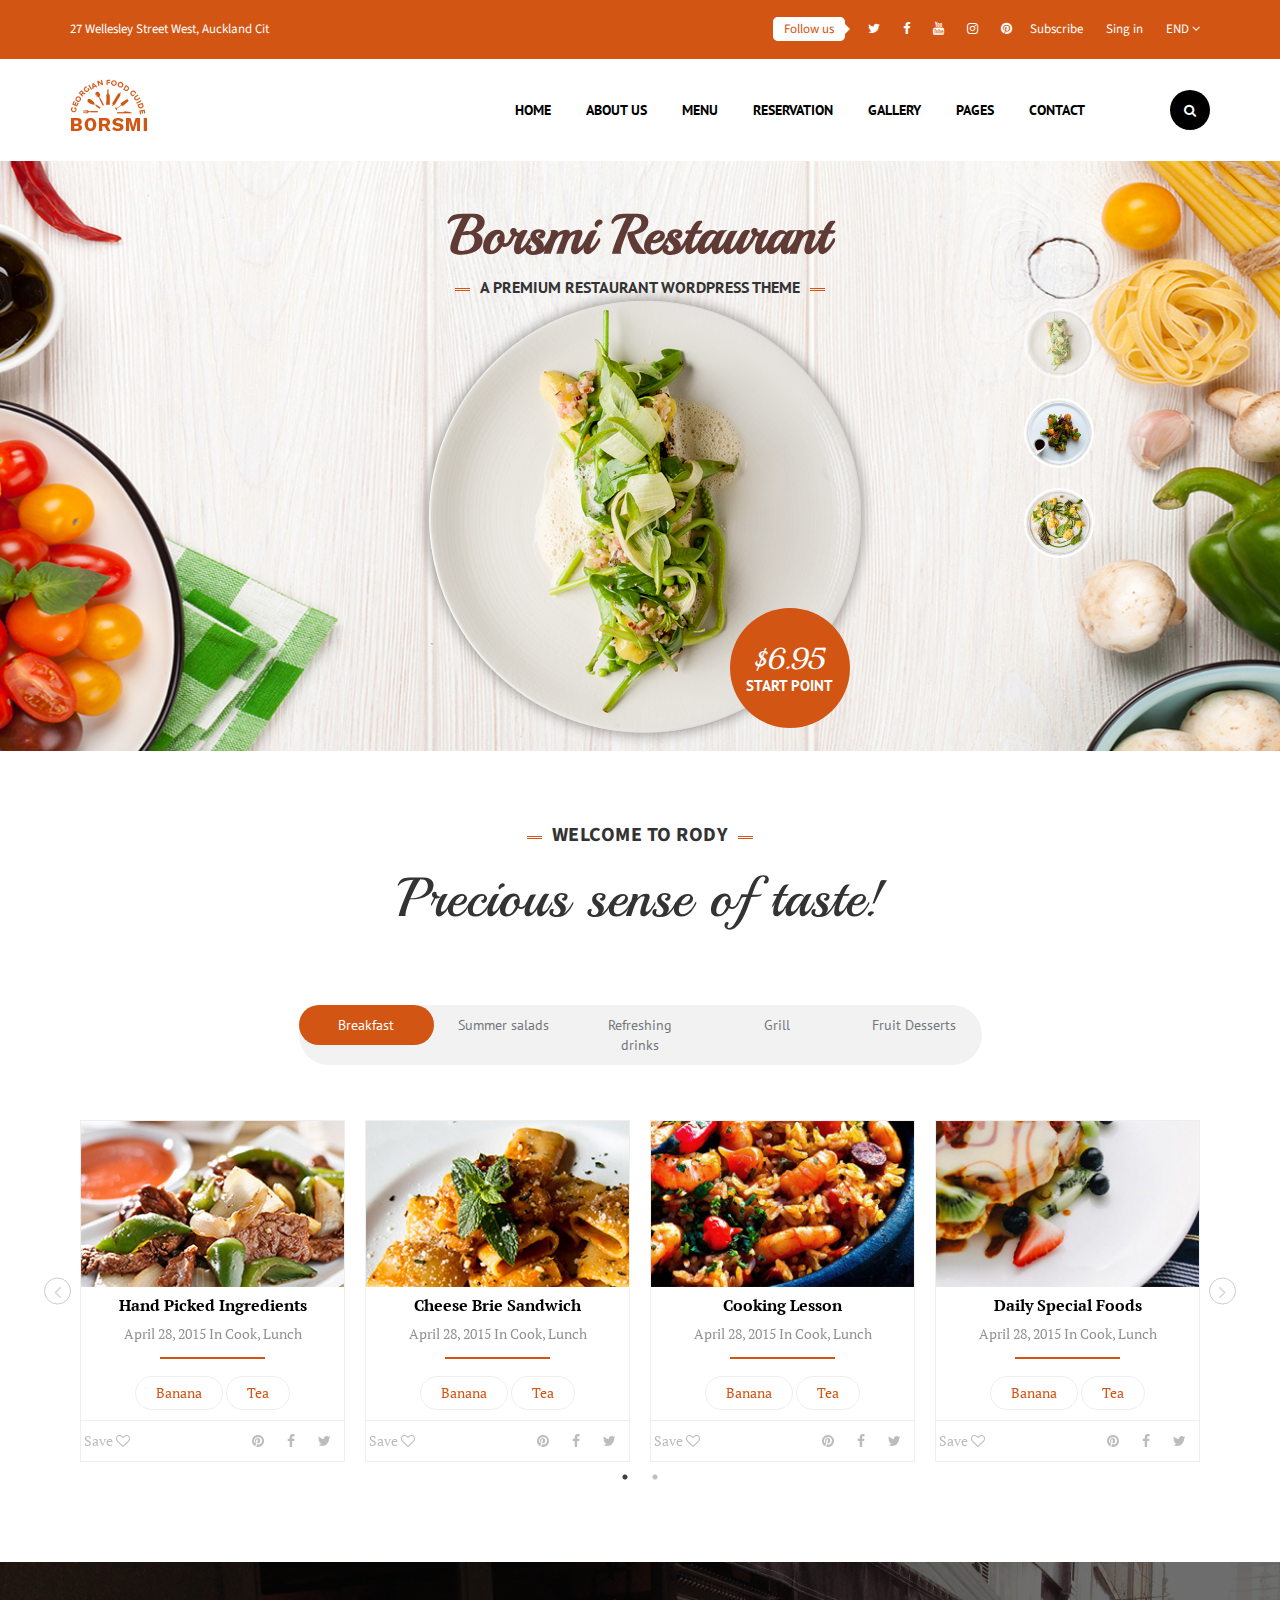
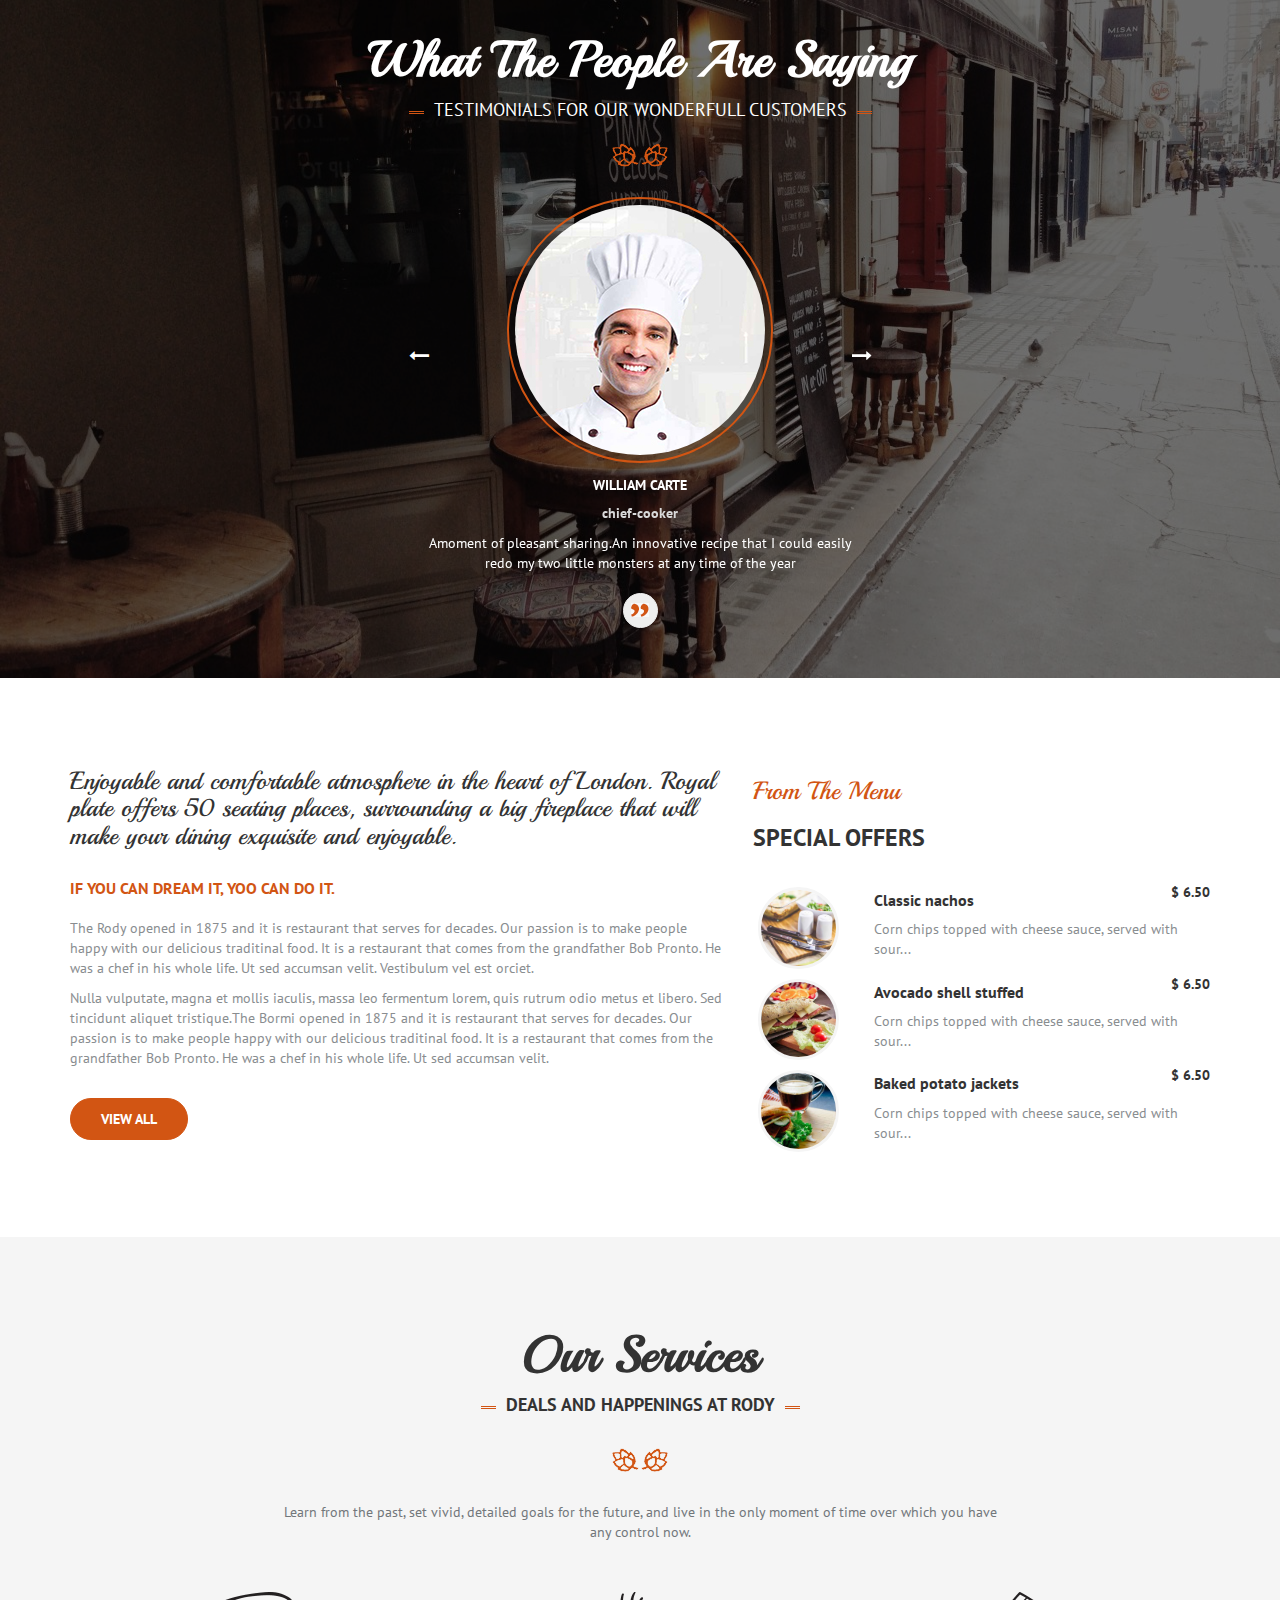
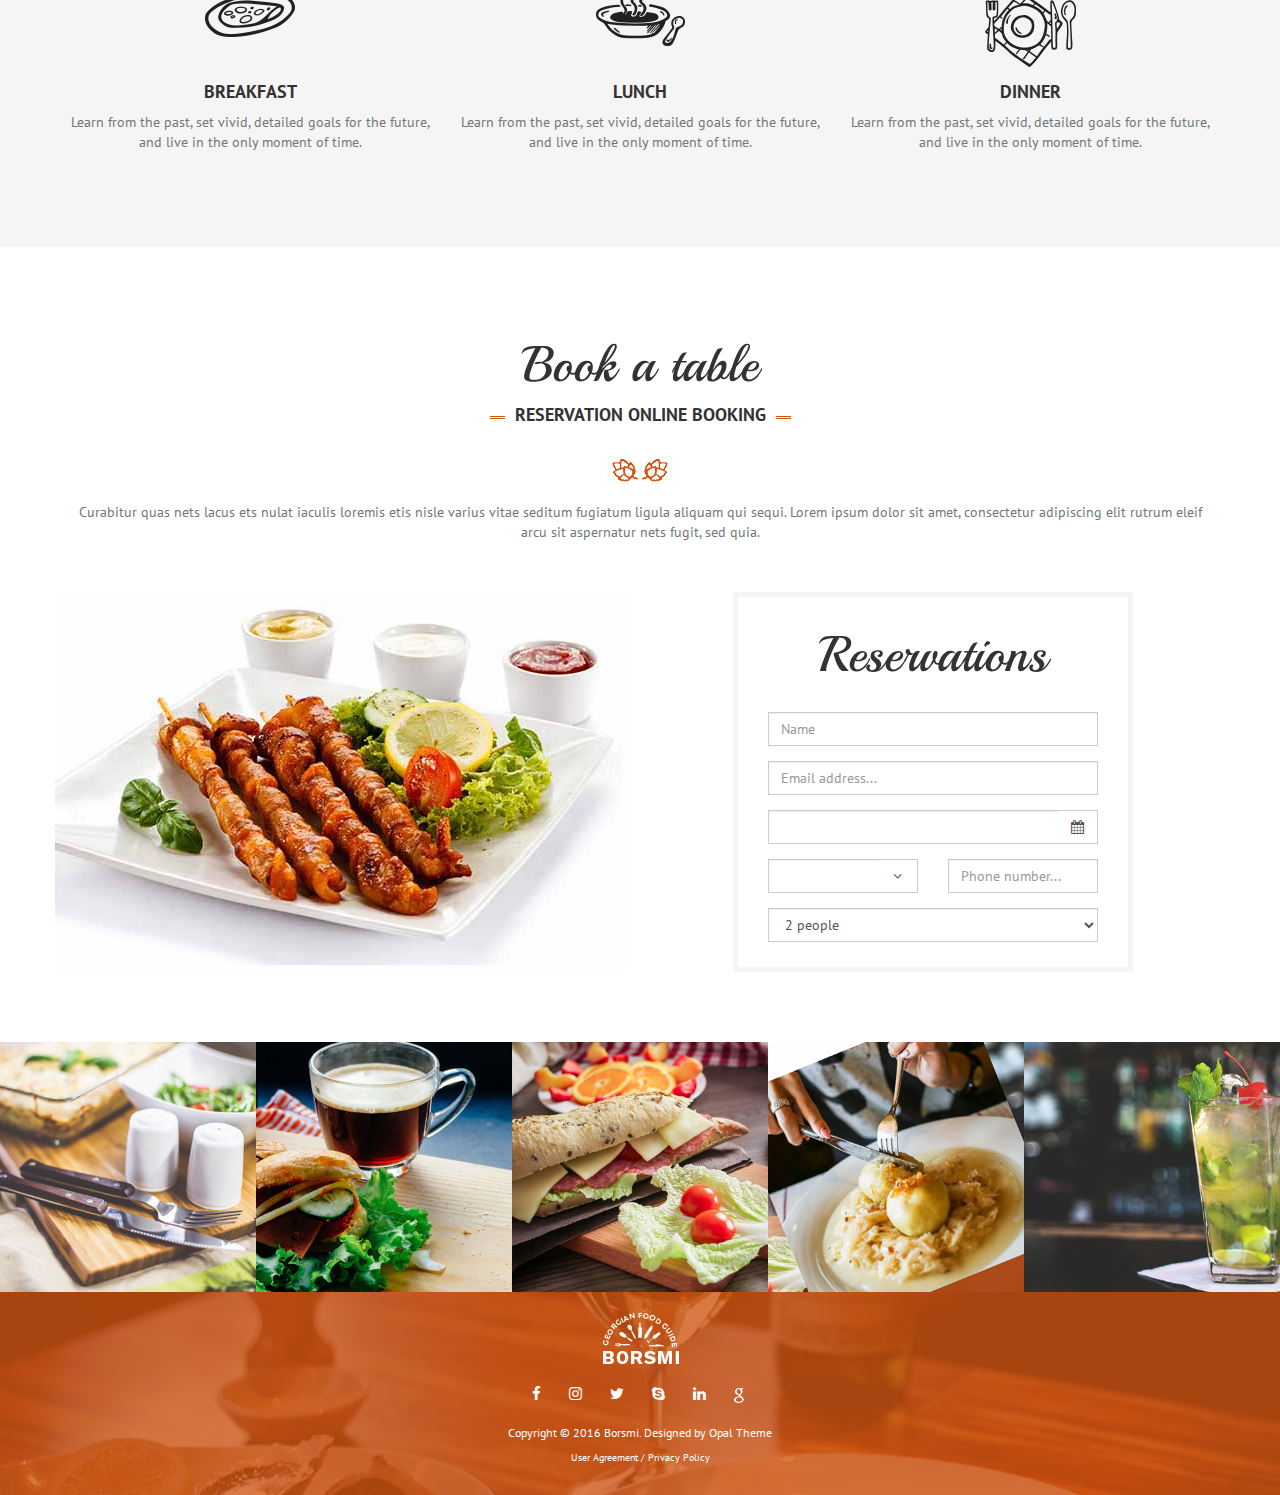
==== restaurant-Jovana/public_html/index.html @ 6a757090 "Stranica About us" ====
<!DOCTYPE html>
<html lang="en">
    <head>
        <meta charset="utf-8">
        <meta http-equiv="X-UA-Compatible" content="IE=edge">
        <meta name="viewport" content="width=device-width, initial-scale=1">
        <!-- The above 3 meta tags *must* come first in the head; any other head content must come *after* these tags -->
        <title>Restaurant</title>

        <!-- Bootstrap -->
        <link href="css/bootstrap.min.css" rel="stylesheet">
        <link rel="stylesheet" href="https://cdnjs.cloudflare.com/ajax/libs/font-awesome/4.7.0/css/font-awesome.min.css">
        <link href="https://fonts.googleapis.com/css?family=PT+Sans:400,400i,700,700i|PT+Serif:400,400i,700,700i|Playball|Source+Sans+Pro:200,200i,300,300i,400,400i,600,600i,700,700i,900,900i&amp;subset=latin-ext" rel="stylesheet">

        <link href="css/coreSlider.css" rel="stylesheet" type="text/css"/>
        <link href="css/slick.css" rel="stylesheet" type="text/css"/>
        <link href="css/slick-theme.css" rel="stylesheet" type="text/css"/>
        <link href="css/slider.css" rel="stylesheet" type="text/css"/>
        <link href="css/bootstrap-datetimepicker.css" rel="stylesheet" type="text/css"/>

        <link href="css/style.css" rel="stylesheet" type="text/css"/>
        <link href="css/responsive.css" rel="stylesheet" type="text/css"/>

        <!-- HTML5 shim and Respond.js for IE8 support of HTML5 elements and media queries -->
        <!-- WARNING: Respond.js doesn't work if you view the page via file:// -->
        <!--[if lt IE 9]>
          <script src="https://oss.maxcdn.com/html5shiv/3.7.3/html5shiv.min.js"></script>
          <script src="https://oss.maxcdn.com/respond/1.4.2/respond.min.js"></script>
        <![endif]-->
    </head>
    <body>
        <header>
            <div class="container clearfix">
                <p class="pull-left">27 Wellesley Street West, Auckland Cit</p>
                <div class="social pull-right">
                    <ul class="list list-inline">
                        <li><span class="speech-bubble">Follow us</span></li>
                        <li><a href=""><span class="fa fa-twitter"></span></a></li>
                        <li><a href=""><span class="fa fa-facebook"></span></a></li>
                        <li><a href=""><span class="fa fa-youtube"></span></a></li>
                        <li><a href=""><span class="fa fa-instagram"></span></a></li>
                        <li><a href=""><span class="fa fa-pinterest"></span></a></li>
                    </ul>
                    <ul class="list list-inline">
                        <li><a href="">Subscribe</a></li>
                        <li><a href="">Sing in</a></li>
                        <li class="dropdown">
                            <a href="#" class="dropdown-toggle" data-toggle="dropdown" role="button" aria-haspopup="true" aria-expanded="false">END <span class="fa fa-angle-down"></span></a>
                            <ul class="dropdown-menu dropdown1">
                                <li><a href="#">End1</a></li>
                                <li><a href="#">End2</a></li>
                                <li><a href="#">End3</a></li>

                            </ul>
                        </li>
                    </ul>
                </div>
            </div>
        </header>
        <nav class="navbar navbar-default">
            <div class="container">
                <!-- Brand and toggle get grouped for better mobile display -->
                <div class="navbar-header">
                    <button type="button" class="navbar-toggle collapsed" data-toggle="collapse" data-target="#bs-example-navbar-collapse-1" aria-expanded="false">
                        <span class="sr-only">Toggle navigation</span>
                        <span class="icon-bar"></span>
                        <span class="icon-bar"></span>
                        <span class="icon-bar"></span>
                    </button>
                    <a class="navbar-brand" href="#">
                        <img class="img-responsive" src="img/logo.png" alt=""/>
                    </a>
                </div>

                <!-- Collect the nav links, forms, and other content for toggling -->
                <div class="collapse navbar-collapse" id="bs-example-navbar-collapse-1">

                    <ul class="nav navbar-nav navbar-right text-uppercase">
                        <li><a href="#">home</a></li>
                        <li><a href="#">about us</a></li>
                        <li><a href="#">menu</a></li>
                        <li><a href="#">reservation</a></li>
                        <li><a href="#">gallery</a></li>
                        <li><a href="#">pages</a></li>
                        <li><a href="#">contact</a></li>
                        <li class="search">
                            <a href="#">
                                <span class="fa fa-search"></span>
                            </a>
                            <div class="form-group">
                                <input type="text" class="form-control" placeholder="Search">
                            </div>
                        </li>
                    </ul>
                </div><!-- /.navbar-collapse -->
            </div><!-- /.container-fluid -->
        </nav>
        <main>

            <section class="main-slider text-center" style="background-image: url(img/italian-food.jpg)">
                <article class="title">
                    <h2>Borsmi Restaurant</h2>
                    <p class="text-uppercase line">a premium restaurant wordpress theme</p></article>
                <div id="plate-slider" class="core-slider">
                    <div class="core-slider_viewport">
                        <div class="core-slider_list">
                            <div class="core-slider_item">
                                <div class="slider-relative text-center">
                                    <img src="img/plate1.png" alt=""/>
                                    <div class="price">
                                        <p>$6.95</p>
                                        <p class="text-uppercase">start point</p></div>
                                </div>
                            </div>
                            <div class="core-slider_item">
                                <div class="slider-relative text-center">
                                    <img src="img/bord-3.png" alt=""/>
                                    <div class="price">
                                        <p>$4.99</p>
                                        <p class="text-uppercase">start point</p></div>
                                </div>
                            </div>
                            <div class="core-slider_item">
                                <div class="slider-relative text-center">
                                    <img src="img/bord-4.png" alt=""/>
                                    <div class="price">
                                        <p>$7.35</p>
                                        <p class="text-uppercase">start point</p></div>
                                </div>
                            </div>

                        </div>
                    </div>
                    <div class="core-slider_nav">
                        <div class="core-slider_arrow core-slider_arrow__right">
                            <img src="css/style-img/arrow_right.png" alt=""/>
                        </div>
                        <div class="core-slider_arrow core-slider_arrow__left">
                            <img src="css/style-img/arrow_left.png" alt=""/>
                        </div>
                    </div>
                    <div class="core-slider_control-nav"></div>
                </div>
            </section>
            <section class="tab-section">
                <div class="container text-center">
                    <p class="text-uppercase line">welcome to rody</p>
                    <h2>Precious sense of taste!</h2>
                    <!-- Nav tabs -->
                    <ul class="nav nav-pills" role="tablist">
                        <li role="presentation" class="active"><a href="#breakfast" aria-controls="breakfast" role="tab" data-toggle="tab" id='bfas-tab'>Breakfast</a></li>
                        <li role="presentation"><a href="#salads" aria-controls="salads" role="tab" data-toggle="tab" id='salate-tab'>Summer salads</a></li>
                        <li role="presentation"><a href="#drinks" aria-controls="drinks" role="tab" data-toggle="tab" id='drinks-tab'>Refreshing drinks</a></li>
                        <li role="presentation"><a href="#grill" aria-controls="grill" role="tab" data-toggle="tab" id='grill-tab'>Grill</a></li>
                        <li role="presentation"><a href="#desserts" aria-controls="desserts" role="tab" data-toggle="tab" id='desserts-tab'>Fruit Desserts</a></li>

                    </ul>

                    <!-- Tab panes -->
                    <div class="tab-content">
                        <div role="tabpanel" class="tab-pane breakfast active" id="breakfast">
                            <div class="breakfast-slide">
                                <div>
                                    <article class="center-block">
                                        <figure> <img src="img/breakfast4.jpg" alt="" class="img-responsive" /> </figure>
                                        <a href="#"><h5>Hand Picked Ingredients</h5></a>
                                        <p class="date">April 28, 2015    In Cook, Lunch</p>
                                        <a href="#" class="btn btn-default">Banana</a> <a class="btn btn-default" href="#">Tea</a>
                                        <div class=" social clearfix">
                                            <p class="pull-left"><a href="#">Save <span class="fa fa-heart-o"> </span></a></p>
                                            <ul class="list-inline pull-right">
                                                <li><a href="#"><span class="fa fa-pinterest"></span></a></li>
                                                <li><a href="#"><span class="fa fa-facebook"></span></a></li>
                                                <li><a href="#"><span class="fa fa-twitter"></span></a></li>
                                            </ul></div>
                                    </article>
                                </div>
                                <div>

                                    <article class="center-block">
                                        <figure> <img src="img/breakfast1.jpg" alt="" class="img-responsive" /> </figure>
                                        <a href="#"><h5>Cheese Brie Sandwich</h5></a>
                                        <p class="date">April 28, 2015    In Cook, Lunch</p>
                                        <a href="#" class="btn btn-default">Banana</a> <a class="btn btn-default" href="#">Tea</a>
                                        <div class=" social clearfix">
                                            <p class="pull-left"><a href="#">Save <span class="fa fa-heart-o"> </span></a></p>
                                            <ul class="list-inline pull-right">
                                                <li><a href="#"><span class="fa fa-pinterest"></span></a></li>
                                                <li><a href="#"><span class="fa fa-facebook"></span></a></li>
                                                <li><a href="#"><span class="fa fa-twitter"></span></a></li>
                                            </ul></div>
                                    </article>
                                </div>
                                <div>
                                    <article class="center-block">
                                        <figure> <img src="img/breakfast2.jpg" alt="" class="img-responsive" /> </figure>
                                        <a href="#"><h5>Cooking Lesson </h5></a>
                                        <p class="date">April 28, 2015    In Cook, Lunch</p>
                                        <a href="#" class="btn btn-default">Banana</a> <a class="btn btn-default" href="#">Tea</a>
                                        <div class=" social clearfix">
                                            <p class="pull-left"><a href="#">Save <span class="fa fa-heart-o"> </span></a></p>
                                            <ul class="list-inline pull-right">
                                                <li><a href="#"><span class="fa fa-pinterest"></span></a></li>
                                                <li><a href="#"><span class="fa fa-facebook"></span></a></li>
                                                <li><a href="#"><span class="fa fa-twitter"></span></a></li>
                                            </ul></div>
                                    </article>
                                </div>
                                <div>
                                    <article class="center-block">
                                        <figure> <img src="img/breakfast3.jpg" alt="" class="img-responsive" /> </figure>
                                        <a href="#"><h5>Daily Special Foods</h5></a>
                                        <p class="date">April 28, 2015    In Cook, Lunch</p>
                                        <a href="#" class="btn btn-default">Banana</a> <a class="btn btn-default" href="#">Tea</a>
                                        <div class=" social clearfix">
                                            <p class="pull-left"><a href="#">Save <span class="fa fa-heart-o"> </span></a></p>
                                            <ul class="list-inline pull-right">
                                                <li><a href="#"><span class="fa fa-pinterest"></span></a></li>
                                                <li><a href="#"><span class="fa fa-facebook"></span></a></li>
                                                <li><a href="#"><span class="fa fa-twitter"></span></a></li>
                                            </ul></div>
                                    </article>
                                </div>

                                <div>
                                    <article class="center-block">
                                        <figure> <img src="img/breakfast1.jpg" alt="" class="img-responsive" /> </figure>
                                        <a href="#"><h5>Cheese Brie Sandwich</h5></a>
                                        <p class="date">April 28, 2015    In Cook, Lunch</p>
                                        <a href="#" class="btn btn-default">Banana</a> <a class="btn btn-default" href="#">Tea</a>
                                        <div class=" social clearfix">
                                            <p class="pull-left"><a href="#">Save <span class="fa fa-heart-o"> </span></a></p>
                                            <ul class="list-inline pull-right">
                                                <li><a href="#"><span class="fa fa-pinterest"></span></a></li>
                                                <li><a href="#"><span class="fa fa-facebook"></span></a></li>
                                                <li><a href="#"><span class="fa fa-twitter"></span></a></li>
                                            </ul></div>
                                    </article>
                                </div>
                                <div>
                                    <article class="center-block">
                                        <figure> <img src="img/breakfast2.jpg" alt="" class="img-responsive" /> </figure>
                                        <a href="#"><h5>Daily Special Foods</h5></a>
                                        <p class="date">April 28, 2015    In Cook, Lunch</p>
                                        <a href="#" class="btn btn-default">Banana</a> <a class="btn btn-default" href="#">Tea</a>
                                        <div class=" social clearfix">
                                            <p class="pull-left"><a href="#">Save <span class="fa fa-heart-o"> </span></a></p>
                                            <ul class="list-inline pull-right">
                                                <li><a href="#"><span class="fa fa-pinterest"></span></a></li>
                                                <li><a href="#"><span class="fa fa-facebook"></span></a></li>
                                                <li><a href="#"><span class="fa fa-twitter"></span></a></li>
                                            </ul></div>
                                    </article>
                                </div>
                                <div>
                                    <article class="center-block">
                                        <figure> <img src="img/breakfast3.jpg" alt="" class="img-responsive"/> </figure>
                                        <a href="#"><h5>Hand Picked Ingredients</h5></a>
                                        <p class="date">April 28, 2015    In Cook, Lunch</p>
                                        <a href="#" class="btn btn-default">Banana</a> <a class="btn btn-default" href="#">Tea</a>
                                        <div class=" social clearfix">
                                            <p class="pull-left"><a href="#">Save <span class="fa fa-heart-o"> </span></a></p>
                                            <ul class="list-inline pull-right">
                                                <li><a href="#"><span class="fa fa-pinterest"></span></a></li>
                                                <li><a href="#"><span class="fa fa-facebook"></span></a></li>
                                                <li><a href="#"><span class="fa fa-twitter"></span></a></li>
                                            </ul></div>
                                    </article>
                                </div>
                                <div>
                                    <article class="center-block">
                                        <figure> <img src="img/breakfast4.jpg" alt="" class="img-responsive"/> </figure>
                                        <a href="#"><h5>Hand Picked Ingredients</h5></a>
                                        <p class="date">April 28, 2015    In Cook, Lunch</p>
                                        <a href="#" class="btn btn-default">Banana</a> <a class="btn btn-default" href="#">Tea</a>
                                        <div class=" social clearfix">
                                            <p class="pull-left"><a href="#">Save <span class="fa fa-heart-o"> </span></a></p>
                                            <ul class="list-inline pull-right">
                                                <li><a href="#"><span class="fa fa-pinterest"></span></a></li>
                                                <li><a href="#"><span class="fa fa-facebook"></span></a></li>
                                                <li><a href="#"><span class="fa fa-twitter"></span></a></li>
                                            </ul></div>
                                    </article>
                                </div>
                            </div>
                        </div>
                        <div role="tabpanel" class="tab-pane salate" id="salads">
                            <div class="salate-slide">
                                <div>
                                    <article class="center-block">
                                        <figure> <img src="img/breakfast1.jpg" alt="" class="img-responsive" /> </figure>
                                        <a href="#"><h5>Cheese Brie Sandwich</h5></a>
                                        <p class="date">April 28, 2015    In Cook, Lunch</p>
                                        <a href="#" class="btn btn-default">Banana</a> <a class="btn btn-default" href="#">Tea</a>
                                        <div class=" social clearfix">
                                            <p class="pull-left"><a href="#">Save <span class="fa fa-heart-o"> </span></a></p>
                                            <ul class="list-inline pull-right">
                                                <li><a href="#"><span class="fa fa-pinterest"></span></a></li>
                                                <li><a href="#"><span class="fa fa-facebook"></span></a></li>
                                                <li><a href="#"><span class="fa fa-twitter"></span></a></li>
                                            </ul></div>
                                    </article>
                                </div>

                                <div>
                                    <article class="center-block">
                                        <figure> <img src="img/breakfast3.jpg" alt="" class="img-responsive" /> </figure>
                                        <a href="#"><h5>Daily Special Foods</h5></a>
                                        <p class="date">April 28, 2015    In Cook, Lunch</p>
                                        <a href="#" class="btn btn-default">Banana</a> <a class="btn btn-default" href="#">Tea</a>
                                        <div class=" social clearfix">
                                            <p class="pull-left"><a href="#">Save <span class="fa fa-heart-o"> </span></a></p>
                                            <ul class="list-inline pull-right">
                                                <li><a href="#"><span class="fa fa-pinterest"></span></a></li>
                                                <li><a href="#"><span class="fa fa-facebook"></span></a></li>
                                                <li><a href="#"><span class="fa fa-twitter"></span></a></li>
                                            </ul></div>
                                    </article>
                                </div>
                                <div>
                                    <article class="center-block">
                                        <figure> <img src="img/breakfast2.jpg" alt="" class="img-responsive" /> </figure>
                                        <a href="#"><h5>Cooking Lesson </h5></a>
                                        <p class="date">April 28, 2015    In Cook, Lunch</p>
                                        <a href="#" class="btn btn-default">Banana</a> <a class="btn btn-default" href="#">Tea</a>
                                        <div class=" social clearfix">
                                            <p class="pull-left"><a href="#">Save <span class="fa fa-heart-o"> </span></a></p>
                                            <ul class="list-inline pull-right">
                                                <li><a href="#"><span class="fa fa-pinterest"></span></a></li>
                                                <li><a href="#"><span class="fa fa-facebook"></span></a></li>
                                                <li><a href="#"><span class="fa fa-twitter"></span></a></li>
                                            </ul></div>
                                    </article>
                                </div>
                                <div>
                                    <article class="center-block">
                                        <figure> <img src="img/breakfast4.jpg" alt="" class="img-responsive" /> </figure>
                                        <a href="#"><h5>Hand Picked Ingredients</h5></a>
                                        <p class="date">April 28, 2015    In Cook, Lunch</p>
                                        <a href="#" class="btn btn-default">Banana</a> <a class="btn btn-default" href="#">Tea</a>
                                        <div class=" social clearfix">
                                            <p class="pull-left"><a href="#">Save <span class="fa fa-heart-o"> </span></a></p>
                                            <ul class="list-inline pull-right">
                                                <li><a href="#"><span class="fa fa-pinterest"></span></a></li>
                                                <li><a href="#"><span class="fa fa-facebook"></span></a></li>
                                                <li><a href="#"><span class="fa fa-twitter"></span></a></li>
                                            </ul></div>
                                    </article>
                                </div>
                                <div>
                                    <article class="center-block">
                                        <figure> <img src="img/breakfast1.jpg" alt="" class="img-responsive" /> </figure>
                                        <a href="#"><h5>Cheese Brie Sandwich</h5></a>
                                        <p class="date">April 28, 2015    In Cook, Lunch</p>
                                        <a href="#" class="btn btn-default">Banana</a> <a class="btn btn-default" href="#">Tea</a>
                                        <div class=" social clearfix">
                                            <p class="pull-left"><a href="#">Save <span class="fa fa-heart-o"> </span></a></p>
                                            <ul class="list-inline pull-right">
                                                <li><a href="#"><span class="fa fa-pinterest"></span></a></li>
                                                <li><a href="#"><span class="fa fa-facebook"></span></a></li>
                                                <li><a href="#"><span class="fa fa-twitter"></span></a></li>
                                            </ul></div>
                                    </article>
                                </div>
                                <div>
                                    <article class="center-block">
                                        <figure> <img src="img/breakfast2.jpg" alt="" class="img-responsive" /> </figure>
                                        <a href="#"><h5>Daily Special Foods</h5></a>
                                        <p class="date">April 28, 2015    In Cook, Lunch</p>
                                        <a href="#" class="btn btn-default">Banana</a> <a class="btn btn-default" href="#">Tea</a>
                                        <div class=" social clearfix">
                                            <p class="pull-left"><a href="#">Save <span class="fa fa-heart-o"> </span></a></p>
                                            <ul class="list-inline pull-right">
                                                <li><a href="#"><span class="fa fa-pinterest"></span></a></li>
                                                <li><a href="#"><span class="fa fa-facebook"></span></a></li>
                                                <li><a href="#"><span class="fa fa-twitter"></span></a></li>
                                            </ul></div>
                                    </article>
                                </div>
                                <div>
                                    <article class="center-block">
                                        <figure> <img src="img/breakfast3.jpg" alt="" class="img-responsive"/> </figure>
                                        <a href="#"><h5>Hand Picked Ingredients</h5></a>
                                        <p class="date">April 28, 2015    In Cook, Lunch</p>
                                        <a href="#" class="btn btn-default">Banana</a> <a class="btn btn-default" href="#">Tea</a>
                                        <div class=" social clearfix">
                                            <p class="pull-left"><a href="#">Save <span class="fa fa-heart-o"> </span></a></p>
                                            <ul class="list-inline pull-right">
                                                <li><a href="#"><span class="fa fa-pinterest"></span></a></li>
                                                <li><a href="#"><span class="fa fa-facebook"></span></a></li>
                                                <li><a href="#"><span class="fa fa-twitter"></span></a></li>
                                            </ul></div>
                                    </article>
                                </div>
                                <div>
                                    <article class="center-block">
                                        <figure> <img src="img/breakfast4.jpg" alt="" class="img-responsive"/> </figure>
                                        <a href="#"><h5>Hand Picked Ingredients</h5></a>
                                        <p class="date">April 28, 2015    In Cook, Lunch</p>
                                        <a href="#" class="btn btn-default">Banana</a> <a class="btn btn-default" href="#">Tea</a>
                                        <div class=" social clearfix">
                                            <p class="pull-left"><a href="#">Save <span class="fa fa-heart-o"> </span></a></p>
                                            <ul class="list-inline pull-right">
                                                <li><a href="#"><span class="fa fa-pinterest"></span></a></li>
                                                <li><a href="#"><span class="fa fa-facebook"></span></a></li>
                                                <li><a href="#"><span class="fa fa-twitter"></span></a></li>
                                            </ul></div>
                                    </article>
                                </div>
                            </div>
                        </div>
                        <div role="tabpanel" class="tab-pane drinks" id="drinks">
                            <div class="drinks-slide">

                                <div>
                                    <article class="center-block">
                                        <figure> <img src="img/breakfast2.jpg" alt="" class="img-responsive" /> </figure>
                                        <a href="#"><h5>Cooking Lesson </h5></a>
                                        <p class="date">April 28, 2015    In Cook, Lunch</p>
                                        <a href="#" class="btn btn-default">Banana</a> <a class="btn btn-default" href="#">Tea</a>
                                        <div class=" social clearfix">
                                            <p class="pull-left"><a href="#">Save <span class="fa fa-heart-o"> </span></a></p>
                                            <ul class="list-inline pull-right">
                                                <li><a href="#"><span class="fa fa-pinterest"></span></a></li>
                                                <li><a href="#"><span class="fa fa-facebook"></span></a></li>
                                                <li><a href="#"><span class="fa fa-twitter"></span></a></li>
                                            </ul></div>
                                    </article>
                                </div>
                                <div>
                                    <article class="center-block">
                                        <figure> <img src="img/breakfast1.jpg" alt="" class="img-responsive" /> </figure>
                                        <a href="#"><h5>Cheese Brie Sandwich</h5></a>
                                        <p class="date">April 28, 2015    In Cook, Lunch</p>
                                        <a href="#" class="btn btn-default">Banana</a> <a class="btn btn-default" href="#">Tea</a>
                                        <div class=" social clearfix">
                                            <p class="pull-left"><a href="#">Save <span class="fa fa-heart-o"> </span></a></p>
                                            <ul class="list-inline pull-right">
                                                <li><a href="#"><span class="fa fa-pinterest"></span></a></li>
                                                <li><a href="#"><span class="fa fa-facebook"></span></a></li>
                                                <li><a href="#"><span class="fa fa-twitter"></span></a></li>
                                            </ul></div>
                                    </article>
                                </div>
                                <div>
                                    <article class="center-block">
                                        <figure> <img src="img/breakfast3.jpg" alt="" class="img-responsive" /> </figure>
                                        <a href="#"><h5>Daily Special Foods</h5></a>
                                        <p class="date">April 28, 2015    In Cook, Lunch</p>
                                        <a href="#" class="btn btn-default">Banana</a> <a class="btn btn-default" href="#">Tea</a>
                                        <div class=" social clearfix">
                                            <p class="pull-left"><a href="#">Save <span class="fa fa-heart-o"> </span></a></p>
                                            <ul class="list-inline pull-right">
                                                <li><a href="#"><span class="fa fa-pinterest"></span></a></li>
                                                <li><a href="#"><span class="fa fa-facebook"></span></a></li>
                                                <li><a href="#"><span class="fa fa-twitter"></span></a></li>
                                            </ul></div>
                                    </article>
                                </div>
                                <div>
                                    <article class="center-block">
                                        <figure> <img src="img/breakfast4.jpg" alt="" class="img-responsive" /> </figure>
                                        <a href="#"><h5>Hand Picked Ingredients</h5></a>
                                        <p class="date">April 28, 2015    In Cook, Lunch</p>
                                        <a href="#" class="btn btn-default">Banana</a> <a class="btn btn-default" href="#">Tea</a>
                                        <div class=" social clearfix">
                                            <p class="pull-left"><a href="#">Save <span class="fa fa-heart-o"> </span></a></p>
                                            <ul class="list-inline pull-right">
                                                <li><a href="#"><span class="fa fa-pinterest"></span></a></li>
                                                <li><a href="#"><span class="fa fa-facebook"></span></a></li>
                                                <li><a href="#"><span class="fa fa-twitter"></span></a></li>
                                            </ul></div>
                                    </article>
                                </div>
                                <div>
                                    <article class="center-block">
                                        <figure> <img src="img/breakfast1.jpg" alt="" class="img-responsive" /> </figure>
                                        <a href="#"><h5>Cheese Brie Sandwich</h5></a>
                                        <p class="date">April 28, 2015    In Cook, Lunch</p>
                                        <a href="#" class="btn btn-default">Banana</a> <a class="btn btn-default" href="#">Tea</a>
                                        <div class=" social clearfix">
                                            <p class="pull-left"><a href="#">Save <span class="fa fa-heart-o"> </span></a></p>
                                            <ul class="list-inline pull-right">
                                                <li><a href="#"><span class="fa fa-pinterest"></span></a></li>
                                                <li><a href="#"><span class="fa fa-facebook"></span></a></li>
                                                <li><a href="#"><span class="fa fa-twitter"></span></a></li>
                                            </ul></div>
                                    </article>
                                </div>
                                <div>
                                    <article class="center-block">
                                        <figure> <img src="img/breakfast2.jpg" alt="" class="img-responsive" /> </figure>
                                        <a href="#"><h5>Daily Special Foods</h5></a>
                                        <p class="date">April 28, 2015    In Cook, Lunch</p>
                                        <a href="#" class="btn btn-default">Banana</a> <a class="btn btn-default" href="#">Tea</a>
                                        <div class=" social clearfix">
                                            <p class="pull-left"><a href="#">Save <span class="fa fa-heart-o"> </span></a></p>
                                            <ul class="list-inline pull-right">
                                                <li><a href="#"><span class="fa fa-pinterest"></span></a></li>
                                                <li><a href="#"><span class="fa fa-facebook"></span></a></li>
                                                <li><a href="#"><span class="fa fa-twitter"></span></a></li>
                                            </ul></div>
                                    </article>
                                </div>
                                <div>
                                    <article class="center-block">
                                        <figure> <img src="img/breakfast3.jpg" alt="" class="img-responsive"/> </figure>
                                        <a href="#"><h5>Hand Picked Ingredients</h5></a>
                                        <p class="date">April 28, 2015    In Cook, Lunch</p>
                                        <a href="#" class="btn btn-default">Banana</a> <a class="btn btn-default" href="#">Tea</a>
                                        <div class=" social clearfix">
                                            <p class="pull-left"><a href="#">Save <span class="fa fa-heart-o"> </span></a></p>
                                            <ul class="list-inline pull-right">
                                                <li><a href="#"><span class="fa fa-pinterest"></span></a></li>
                                                <li><a href="#"><span class="fa fa-facebook"></span></a></li>
                                                <li><a href="#"><span class="fa fa-twitter"></span></a></li>
                                            </ul></div>
                                    </article>
                                </div>
                                <div>
                                    <article class="center-block">
                                        <figure> <img src="img/breakfast4.jpg" alt="" class="img-responsive"/> </figure>
                                        <a href="#"><h5>Hand Picked Ingredients</h5></a>
                                        <p class="date">April 28, 2015    In Cook, Lunch</p>
                                        <a href="#" class="btn btn-default">Banana</a> <a class="btn btn-default" href="#">Tea</a>
                                        <div class=" social clearfix">
                                            <p class="pull-left"><a href="#">Save <span class="fa fa-heart-o"> </span></a></p>
                                            <ul class="list-inline pull-right">
                                                <li><a href="#"><span class="fa fa-pinterest"></span></a></li>
                                                <li><a href="#"><span class="fa fa-facebook"></span></a></li>
                                                <li><a href="#"><span class="fa fa-twitter"></span></a></li>
                                            </ul></div>
                                    </article>
                                </div>
                            </div>
                        </div>
                        <div role="tabpanel" class="tab-pane grill" id="grill">
                            <div class="grill-slide">
                                <div>
                                    <article class="center-block">
                                        <figure> <img src="img/breakfast1.jpg" alt="" class="img-responsive" /> </figure>
                                        <a href="#"><h5>Cheese Brie Sandwich</h5></a>
                                        <p class="date">April 28, 2015    In Cook, Lunch</p>
                                        <a href="#" class="btn btn-default">Banana</a> <a class="btn btn-default" href="#">Tea</a>
                                        <div class=" social clearfix">
                                            <p class="pull-left"><a href="#">Save <span class="fa fa-heart-o"> </span></a></p>
                                            <ul class="list-inline pull-right">
                                                <li><a href="#"><span class="fa fa-pinterest"></span></a></li>
                                                <li><a href="#"><span class="fa fa-facebook"></span></a></li>
                                                <li><a href="#"><span class="fa fa-twitter"></span></a></li>
                                            </ul></div>
                                    </article>
                                </div>
                                <div>
                                    <article class="center-block">
                                        <figure> <img src="img/breakfast2.jpg" alt="" class="img-responsive" /> </figure>
                                        <a href="#"><h5>Cooking Lesson </h5></a>
                                        <p class="date">April 28, 2015    In Cook, Lunch</p>
                                        <a href="#" class="btn btn-default">Banana</a> <a class="btn btn-default" href="#">Tea</a>
                                        <div class=" social clearfix">
                                            <p class="pull-left"><a href="#">Save <span class="fa fa-heart-o"> </span></a></p>
                                            <ul class="list-inline pull-right">
                                                <li><a href="#"><span class="fa fa-pinterest"></span></a></li>
                                                <li><a href="#"><span class="fa fa-facebook"></span></a></li>
                                                <li><a href="#"><span class="fa fa-twitter"></span></a></li>
                                            </ul></div>
                                    </article>
                                </div>
                                <div>
                                    <article class="center-block">
                                        <figure> <img src="img/breakfast3.jpg" alt="" class="img-responsive" /> </figure>
                                        <a href="#"><h5>Daily Special Foods</h5></a>
                                        <p class="date">April 28, 2015    In Cook, Lunch</p>
                                        <a href="#" class="btn btn-default">Banana</a> <a class="btn btn-default" href="#">Tea</a>
                                        <div class=" social clearfix">
                                            <p class="pull-left"><a href="#">Save <span class="fa fa-heart-o"> </span></a></p>
                                            <ul class="list-inline pull-right">
                                                <li><a href="#"><span class="fa fa-pinterest"></span></a></li>
                                                <li><a href="#"><span class="fa fa-facebook"></span></a></li>
                                                <li><a href="#"><span class="fa fa-twitter"></span></a></li>
                                            </ul></div>
                                    </article>
                                </div>
                                <div>
                                    <article class="center-block">
                                        <figure> <img src="img/breakfast4.jpg" alt="" class="img-responsive" /> </figure>
                                        <a href="#"><h5>Hand Picked Ingredients</h5></a>
                                        <p class="date">April 28, 2015    In Cook, Lunch</p>
                                        <a href="#" class="btn btn-default">Banana</a> <a class="btn btn-default" href="#">Tea</a>
                                        <div class=" social clearfix">
                                            <p class="pull-left"><a href="#">Save <span class="fa fa-heart-o"> </span></a></p>
                                            <ul class="list-inline pull-right">
                                                <li><a href="#"><span class="fa fa-pinterest"></span></a></li>
                                                <li><a href="#"><span class="fa fa-facebook"></span></a></li>
                                                <li><a href="#"><span class="fa fa-twitter"></span></a></li>
                                            </ul></div>
                                    </article>
                                </div>
                                <div>
                                    <article class="center-block">
                                        <figure> <img src="img/breakfast1.jpg" alt="" class="img-responsive" /> </figure>
                                        <a href="#"><h5>Cheese Brie Sandwich</h5></a>
                                        <p class="date">April 28, 2015    In Cook, Lunch</p>
                                        <a href="#" class="btn btn-default">Banana</a> <a class="btn btn-default" href="#">Tea</a>
                                        <div class=" social clearfix">
                                            <p class="pull-left"><a href="#">Save <span class="fa fa-heart-o"> </span></a></p>
                                            <ul class="list-inline pull-right">
                                                <li><a href="#"><span class="fa fa-pinterest"></span></a></li>
                                                <li><a href="#"><span class="fa fa-facebook"></span></a></li>
                                                <li><a href="#"><span class="fa fa-twitter"></span></a></li>
                                            </ul></div>
                                    </article>
                                </div>
                                <div>
                                    <article class="center-block">
                                        <figure> <img src="img/breakfast2.jpg" alt="" class="img-responsive" /> </figure>
                                        <a href="#"><h5>Daily Special Foods</h5></a>
                                        <p class="date">April 28, 2015    In Cook, Lunch</p>
                                        <a href="#" class="btn btn-default">Banana</a> <a class="btn btn-default" href="#">Tea</a>
                                        <div class=" social clearfix">
                                            <p class="pull-left"><a href="#">Save <span class="fa fa-heart-o"> </span></a></p>
                                            <ul class="list-inline pull-right">
                                                <li><a href="#"><span class="fa fa-pinterest"></span></a></li>
                                                <li><a href="#"><span class="fa fa-facebook"></span></a></li>
                                                <li><a href="#"><span class="fa fa-twitter"></span></a></li>
                                            </ul></div>
                                    </article>
                                </div>
                                <div>
                                    <article class="center-block">
                                        <figure> <img src="img/breakfast3.jpg" alt="" class="img-responsive"/> </figure>
                                        <a href="#"><h5>Hand Picked Ingredients</h5></a>
                                        <p class="date">April 28, 2015    In Cook, Lunch</p>
                                        <a href="#" class="btn btn-default">Banana</a> <a class="btn btn-default" href="#">Tea</a>
                                        <div class=" social clearfix">
                                            <p class="pull-left"><a href="#">Save <span class="fa fa-heart-o"> </span></a></p>
                                            <ul class="list-inline pull-right">
                                                <li><a href="#"><span class="fa fa-pinterest"></span></a></li>
                                                <li><a href="#"><span class="fa fa-facebook"></span></a></li>
                                                <li><a href="#"><span class="fa fa-twitter"></span></a></li>
                                            </ul></div>
                                    </article>
                                </div>
                                <div>
                                    <article class="center-block">
                                        <figure> <img src="img/breakfast4.jpg" alt="" class="img-responsive"/> </figure>
                                        <a href="#"><h5>Hand Picked Ingredients</h5></a>
                                        <p class="date">April 28, 2015    In Cook, Lunch</p>
                                        <a href="#" class="btn btn-default">Banana</a> <a class="btn btn-default" href="#">Tea</a>
                                        <div class=" social clearfix">
                                            <p class="pull-left"><a href="#">Save <span class="fa fa-heart-o"> </span></a></p>
                                            <ul class="list-inline pull-right">
                                                <li><a href="#"><span class="fa fa-pinterest"></span></a></li>
                                                <li><a href="#"><span class="fa fa-facebook"></span></a></li>
                                                <li><a href="#"><span class="fa fa-twitter"></span></a></li>
                                            </ul></div>
                                    </article>
                                </div>
                            </div>
                        </div>
                        <div role="tabpanel" class="tab-pane desserts" id="desserts">
                            <div class="desserts-slide">
                                <div>
                                    <article class="center-block">
                                        <figure> <img src="img/breakfast1.jpg" alt="" class="img-responsive" /> </figure>
                                        <a href="#"><h5>Cheese Brie Sandwich</h5></a>
                                        <p class="date">April 28, 2015    In Cook, Lunch</p>
                                        <a href="#" class="btn btn-default">Banana</a> <a class="btn btn-default" href="#">Tea</a>
                                        <div class=" social clearfix">
                                            <p class="pull-left"><a href="#">Save <span class="fa fa-heart-o"> </span></a></p>
                                            <ul class="list-inline pull-right">
                                                <li><a href="#"><span class="fa fa-pinterest"></span></a></li>
                                                <li><a href="#"><span class="fa fa-facebook"></span></a></li>
                                                <li><a href="#"><span class="fa fa-twitter"></span></a></li>
                                            </ul></div>
                                    </article>
                                </div>
                                <div>
                                    <article class="center-block">
                                        <figure> <img src="img/breakfast2.jpg" alt="" class="img-responsive" /> </figure>
                                        <a href="#"><h5>Cooking Lesson </h5></a>
                                        <p class="date">April 28, 2015    In Cook, Lunch</p>
                                        <a href="#" class="btn btn-default">Banana</a> <a class="btn btn-default" href="#">Tea</a>
                                        <div class=" social clearfix">
                                            <p class="pull-left"><a href="#">Save <span class="fa fa-heart-o"> </span></a></p>
                                            <ul class="list-inline pull-right">
                                                <li><a href="#"><span class="fa fa-pinterest"></span></a></li>
                                                <li><a href="#"><span class="fa fa-facebook"></span></a></li>
                                                <li><a href="#"><span class="fa fa-twitter"></span></a></li>
                                            </ul></div>
                                    </article>
                                </div>
                                <div>
                                    <article class="center-block">
                                        <figure> <img src="img/breakfast3.jpg" alt="" class="img-responsive" /> </figure>
                                        <a href="#"><h5>Daily Special Foods</h5></a>
                                        <p class="date">April 28, 2015    In Cook, Lunch</p>
                                        <a href="#" class="btn btn-default">Banana</a> <a class="btn btn-default" href="#">Tea</a>
                                        <div class=" social clearfix">
                                            <p class="pull-left"><a href="#">Save <span class="fa fa-heart-o"> </span></a></p>
                                            <ul class="list-inline pull-right">
                                                <li><a href="#"><span class="fa fa-pinterest"></span></a></li>
                                                <li><a href="#"><span class="fa fa-facebook"></span></a></li>
                                                <li><a href="#"><span class="fa fa-twitter"></span></a></li>
                                            </ul></div>
                                    </article>
                                </div>
                                <div>
                                    <article class="center-block">
                                        <figure> <img src="img/breakfast4.jpg" alt="" class="img-responsive" /> </figure>
                                        <a href="#"><h5>Hand Picked Ingredients</h5></a>
                                        <p class="date">April 28, 2015    In Cook, Lunch</p>
                                        <a href="#" class="btn btn-default">Banana</a> <a class="btn btn-default" href="#">Tea</a>
                                        <div class=" social clearfix">
                                            <p class="pull-left"><a href="#">Save <span class="fa fa-heart-o"> </span></a></p>
                                            <ul class="list-inline pull-right">
                                                <li><a href="#"><span class="fa fa-pinterest"></span></a></li>
                                                <li><a href="#"><span class="fa fa-facebook"></span></a></li>
                                                <li><a href="#"><span class="fa fa-twitter"></span></a></li>
                                            </ul></div>
                                    </article>
                                </div>
                                <div>
                                    <article class="center-block">
                                        <figure> <img src="img/breakfast1.jpg" alt="" class="img-responsive" /> </figure>
                                        <a href="#"><h5>Cheese Brie Sandwich</h5></a>
                                        <p class="date">April 28, 2015    In Cook, Lunch</p>
                                        <a href="#" class="btn btn-default">Banana</a> <a class="btn btn-default" href="#">Tea</a>
                                        <div class=" social clearfix">
                                            <p class="pull-left"><a href="#">Save <span class="fa fa-heart-o"> </span></a></p>
                                            <ul class="list-inline pull-right">
                                                <li><a href="#"><span class="fa fa-pinterest"></span></a></li>
                                                <li><a href="#"><span class="fa fa-facebook"></span></a></li>
                                                <li><a href="#"><span class="fa fa-twitter"></span></a></li>
                                            </ul></div>
                                    </article>
                                </div>
                                <div>
                                    <article class="center-block">
                                        <figure> <img src="img/breakfast2.jpg" alt="" class="img-responsive" /> </figure>
                                        <a href="#"><h5>Daily Special Foods</h5></a>
                                        <p class="date">April 28, 2015    In Cook, Lunch</p>
                                        <a href="#" class="btn btn-default">Banana</a> <a class="btn btn-default" href="#">Tea</a>
                                        <div class=" social clearfix">
                                            <p class="pull-left"><a href="#">Save <span class="fa fa-heart-o"> </span></a></p>
                                            <ul class="list-inline pull-right">
                                                <li><a href="#"><span class="fa fa-pinterest"></span></a></li>
                                                <li><a href="#"><span class="fa fa-facebook"></span></a></li>
                                                <li><a href="#"><span class="fa fa-twitter"></span></a></li>
                                            </ul></div>
                                    </article>
                                </div>
                                <div>
                                    <article class="center-block">
                                        <figure> <img src="img/breakfast3.jpg" alt="" class="img-responsive"/> </figure>
                                        <a href="#"><h5>Hand Picked Ingredients</h5></a>
                                        <p class="date">April 28, 2015    In Cook, Lunch</p>
                                        <a href="#" class="btn btn-default">Banana</a> <a class="btn btn-default" href="#">Tea</a>
                                        <div class=" social clearfix">
                                            <p class="pull-left"><a href="#">Save <span class="fa fa-heart-o"> </span></a></p>
                                            <ul class="list-inline pull-right">
                                                <li><a href="#"><span class="fa fa-pinterest"></span></a></li>
                                                <li><a href="#"><span class="fa fa-facebook"></span></a></li>
                                                <li><a href="#"><span class="fa fa-twitter"></span></a></li>
                                            </ul></div>
                                    </article>
                                </div>
                                <div>
                                    <article class="center-block">
                                        <figure> <img src="img/breakfast4.jpg" alt="" class="img-responsive"/> </figure>
                                        <a href="#"><h5>Hand Picked Ingredients</h5></a>
                                        <p class="date">April 28, 2015    In Cook, Lunch</p>
                                        <a href="#" class="btn btn-default">Banana</a> <a class="btn btn-default" href="#">Tea</a>
                                        <div class=" social clearfix">
                                            <p class="pull-left"><a href="#">Save <span class="fa fa-heart-o"> </span></a></p>
                                            <ul class="list-inline pull-right">
                                                <li><a href="#"><span class="fa fa-pinterest"></span></a></li>
                                                <li><a href="#"><span class="fa fa-facebook"></span></a></li>
                                                <li><a href="#"><span class="fa fa-twitter"></span></a></li>
                                            </ul></div>
                                    </article>
                                </div>
                            </div>
                        </div>
                    </div>

                </div>
            </section>

            <section class="testimonials" style="background-image: url('img/background.jpg')">
                <div class='transparent-color text-center' style='background-color: rgba(0,0,0,.5)'>

                    <h2>What The People Are Saying</h2>
                    <p class='text-uppercase line'>testimonials for our wonderfull customers</p>
                    <img src="img/shape.png" alt=""/>

                    <div class="people-slide">

                        <div class="people text-center">
                            <figure><img class="img-responsive" src="img/chef1.jpg" alt=""/></figure>
                            <h5 class='text-uppercase'>william carte</h5>
                            <p>chief-cooker</p>
                            <p>Amoment of pleasant sharing.An innovative recipe that I could 
                                easily redo my two little monsters at any time of the year
                            </p>
                        </div>

                        <div class="people text-center">
                            <figure><img class="img-responsive" src="img/chef1.jpg" alt=""/></figure>
                            <h5 class='text-uppercase'>william carte</h5>
                            <p>chief-cooker</p>
                            <p>Amoment of pleasant sharing.An innovative recipe that I could 
                                easily redo my two little monsters at any time of the year
                            </p>
                        </div>

                        <div class="people text-center">
                            <figure><img class="img-responsive" src="img/chef1.jpg" alt=""/></figure>
                            <h5 class='text-uppercase'>william carte</h5>
                            <p>chief-cooker</p>
                            <p>Amoment of pleasant sharing.An innovative recipe that I could 
                                easily redo my two little monsters at any time of the year
                            </p>
                        </div>
                    </div>


                    <figure class='quote'><img src="img/quote.png" alt=""/></figure>
                </div>
            </section>

            <section class="special-offers">
                <div class="container">
                    <div class="row">
                        <div class="col-sm-7">
                            <h4>Enjoyable and comfortable atmosphere in the heart of London. 
                                Royal plate offers 50 seating places, surrounding a big 
                                fireplace that will make your dining exquisite and enjoyable.</h4>
                            <h5 class="text-uppercase">if you can dream it, yoo can do it.</h5>
                            <p>The Rody opened in 1875 and it is restaurant that 
                                serves for decades. Our passion is to make people 
                                happy with our delicious traditinal food. It is a 
                                restaurant that comes from the grandfather Bob Pronto. 
                                He was a chef in his whole life. Ut sed accumsan velit. 
                                Vestibulum vel est orciet.</p>
                            <p>Nulla vulputate, magna et mollis iaculis, massa leo 
                                fermentum lorem, quis rutrum odio metus et libero. 
                                Sed tincidunt aliquet tristique.The Bormi opened in 
                                1875 and it is restaurant that serves for decades. 
                                Our passion is to make people happy with our delicious 
                                traditinal food. It is a restaurant that comes from 
                                the grandfather Bob Pronto. He was a chef in his 
                                whole life. Ut sed accumsan velit. </p>
                            <a href="#" class="btn btn-default text-uppercase">view all</a>
                        </div>
                        <div class="col-sm-5 offers">
                            <h5>From The Menu</h5>
                            <h3 class="text-uppercase">special offers</h3>
                            <div class="row">
                                <div class="col-xs-3">
                                    <figure><img class='img-responsive img-circle' src="img/fivePict1.jpg" alt=""/></figure>
                                </div>
                                <div class="col-xs-9 clearfix">
                                    <h6>Classic nachos</h6>
                                    <span class='pull-right'>$ 6.50</span>
                                    <p>Corn chips topped with cheese sauce, served with sour...</p>
                                </div>
                            </div>
                            <div class="row">
                                <div class="col-xs-3">
                                    <figure><img class='img-responsive img-circle' src="img/fivePict2.jpg" alt=""/></figure>
                                </div>
                                <div class="col-xs-9 clearfix">
                                    <h6>Avocado shell stuffed</h6>
                                    <span class='pull-right'>$ 6.50</span>
                                    <p>Corn chips topped with cheese sauce, served with sour...</p>
                                </div>
                            </div>
                            <div class="row">
                                <div class="col-xs-3">
                                    <figure><img class='img-responsive img-circle' src="img/fivePict3.jpg" alt=""/></figure>
                                </div>
                                <div class="col-xs-9 clearfix">
                                    <h6>Baked potato jackets</h6>
                                    <span class='pull-right'>$ 6.50</span>
                                    <p>Corn chips topped with cheese sauce, served with sour...</p>
                                </div>
                            </div>
                        </div>
                    </div>
                </div>
            </section>
            <section class="services text-center">
                <div class="container">
                    <h2>Our Services</h2>
                    <p class="line text-uppercase">deals and happenings at rody</p>
                    <img class='flower' src="img/flower.png" alt=""/>
                    <p>Learn from the past, set vivid, detailed goals for the future, 
                        and live in the only moment of time over which you have <br>any 
                        control now. </p>
                    <div class='row'>
                        <div class='col-sm-4'>
                            <article>
                                <figure>
                                    <img class='img-responsive' src="img/breakfast.png" alt=""/>
                                </figure>
                                <h4 class='text-uppercase'>breakfast</h4>
                                <p>Learn from the past, set vivid, 
                                    detailed goals for the future, and live in the 
                                    only moment of time.</p>
                            </article>
                        </div>
                        <div class='col-sm-4'>
                            <article>
                                <figure>
                                    <img class='img-responsive' src="img/dinner.png" alt=""/>
                                </figure>
                                <h4 class='text-uppercase'>lunch</h4>
                                <p>Learn from the past, set vivid, 
                                    detailed goals for the future, and live in the 
                                    only moment of time.</p>
                            </article>
                        </div>
                        <div class='col-sm-4'>
                            <article>
                                <figure>
                                    <img class='img-responsive' src="img/lunch.png" alt=""/>
                                </figure>
                                <h4 class='text-uppercase'>dinner</h4>
                                <p>Learn from the past, set vivid, 
                                    detailed goals for the future, and live in the 
                                    only moment of time.</p>
                            </article>
                        </div>
                    </div>
                </div>
            </section>
            <section class='booking'>
                <div class="container text-center">
                    <h2>Book a table</h2>
                    <p class='line text-uppercase'>reservation online booking</p>
                    <img src="img/flower.png" alt=""/>
                    <p>Curabitur quas nets lacus ets nulat iaculis loremis etis nisle 
                        varius vitae seditum fugiatum ligula aliquam qui sequi. Lorem 
                        ipsum dolor sit amet, consectetur adipiscing elit rutrum eleif 
                        arcu sit aspernatur nets fugit, sed quia.</p>
                </div>
                <div class='container chef-back' style="background-image: url('img/plate.jpg')">
                    <div class='row'>
                        <div class='col-md-6 col-md-offset-6'>
                            <form method="get" action="">
                                <fieldset>
                                    <h2 class='text-center'>Reservations</h2>
                                    <div class="form-group">
                                        <input class="form-control" type="text" name="name" value="" placeholder="Name">
                                    </div>
                                    <div class="form-group">
                                        <input class="form-control" type="email" name="email" value="" placeholder="Email address...">
                                    </div>
                                    <div class="form-group">
                                        <div class="input-group date form_date" data-date="" data-date-format="dd MM yyyy" data-link-field="dtp_input2" data-link-format="yyyy-mm-dd">
                                            <input class="form-control" size="16" type="text" value="" readonly>
                                            <span class="input-group-addon"><span class="fa fa-calendar"></span></span>
                                        </div>
                                    </div>
                                    <div class="row">
                                        <div class="col-sm-6">
                                            <div class="form-group">
                                                <div class="input-group date form_time" data-date="" data-date-format="dd MM yyyy" data-link-field="dtp_input2" data-link-format="yyyy-mm-dd">
                                                    <input class="form-control" size="16" type="text" value="" readonly>
                                                    <span class="input-group-addon"><span class="fa fa-angle-down"></span></span>
                                                </div>
                                            </div>
                                        </div>
                                        <div class="col-sm-6">
                                            <div class="form-group">
                                                <input type="tel" name='phone' class="form-control" value='' placeholder="Phone number...">
                                            </div>
                                        </div>
                                    </div>
                                    <div class="form-group">
                                        <select class="form-control">
                                            <option>2 people</option>
                                            <option>3 people</option>
                                            <option>4 people</option>
                                            <option>5 people</option>
                                        </select>
                                    </div>
                                </fieldset>
                            </form>
                        </div>
                    </div>
                </div>
            </section>
            <section class="pictures clearfix">
                <article class="pic" style="background-image: url('img/pic_1.jpg')"></article>
                <article class="pic" style="background-image: url('img/pic_2.jpg')"></article>
                <article class="pic" style="background-image: url('img/pic_3.jpg')"></article>
                <article class="pic" style="background-image: url('img/pic_4.jpg')"></article>
                <article class="pic" style="background-image: url('img/pic_5.jpg')"></article>
            </section>
        </main>
        <footer style='background-image: url(img/footer.jpg)' class="text-center">
            <div>
                <a href="#">
                    <img class="img-responsive center-block" src="img/logo-2.png" alt=""/>
                </a>
                <ul class='list-inline'>
                    <li><a href='#'><span class='fa fa-facebook'></span></a></li>
                    <li><a href='#'><span class='fa fa-instagram'></span></a></li>
                    <li><a href='#'><span class='fa fa-twitter'></span></a></li>
                    <li><a href='#'><span class='fa fa-skype'></span></a></li>
                    <li><a href='#'><span class='fa fa-linkedin'></span></a></li>
                    <li><a href="#"><img src="img/google.png" alt=""/></a></li>
                </ul>
                <p>Copyright &copy; 2016 Borsmi. Designed by Opal Theme</p>
                <p>User Agreement / Privacy Policy</p>
            </div>
        </footer>







        <!-- jQuery (necessary for Bootstrap's JavaScript plugins) -->
        <script src="https://ajax.googleapis.com/ajax/libs/jquery/1.12.4/jquery.min.js"></script>
        <!-- Include all compiled plugins (below), or include individual files as needed -->
        <script src="js/bootstrap.min.js"></script>
        <script src="js/coreSlider.js" type="text/javascript"></script>
        <script src="js/slick.min.js" type="text/javascript"></script>
        <script src="js/slider.min.js" type="text/javascript"></script>
        <script src="js/bootstrap-datetimepicker.js" type="text/javascript"></script>
        <script src="js/main.js" type="text/javascript"></script>
    </body>
</html>
---- restaurant-Jovana/public_html/css/coreSlider.css ----
/*
 * CoreSlider v1.0.0
 * Copyright 2016 Pavel Davydov
 * 
 * Licensed under MIT (http://opensource.org/licenses/MIT)
 */

.core-slider {
  position: relative;
  -webkit-user-select: none;
  -moz-user-select: none;
  -ms-user-select: none;
  user-select: none;
  color: #fff;
}

.core-slider_viewport {
  overflow: hidden;
  position: relative;
}

.core-slider_list {
  -webkit-transition: all 0.5s cubic-bezier(0.77, 0, 0.175, 1);
  transition: all 0.5s cubic-bezier(0.77, 0, 0.175, 1);
}

.core-slider_item {
  float: left;
}

.core-slider_item img {
  display: block;
  max-width: 100%;
  height: auto;
}

.core-slider_nav.is-disabled {
  display: none;
}

.core-slider_control-nav {
  position: absolute;
  z-index: 999;
  right: 0;
  bottom: 30px;
  left: 0;
  text-align: center;
}

.core-slider_control-nav-item {
  display: inline-block;
  width: 10px;
  height: 10px;
  margin: 0 10px;
  cursor: pointer;
  -webkit-transition: all .5s linear;
  transition: all .5s linear;
  border-radius: 50%;
  background: #fff;
}

.core-slider_control-nav-item:hover {
  opacity: .3;
}

.core-slider_control-nav-item.is-active {
  cursor: default;
  opacity: .3;
}

.core-slider_arrow {
  position: absolute;
  z-index: 999;
  top: 50%;
  cursor: pointer;
  -webkit-transform: translate(0, -50%);
  -ms-transform: translate(0, -50%);
  transform: translate(0, -50%);
}

.core-slider_arrow.is-disabled {
  cursor: default;
  opacity: .5;
}

.core-slider_arrow:hover {
  opacity: .5;
}
---- restaurant-Jovana/public_html/css/slider.css ----
* {
    -webkit-box-sizing: border-box;
    -moz-box-sizing: border-box;
    box-sizing: border-box;
    margin: 0px;
    padding: 0px;
}

.slider {
    width: 100%;
    height: 100vh;
    position: relative;
}

.slItems {
    width: 100%;
    height: 100%;
    overflow: hidden;
    position: relative;
}

.slItem {
    width: 100%;
    height: 100%;
    position: absolute;
    top: 0;
    left: 0;
    background-size: cover;
    background-repeat: no-repeat;
    opacity: 0;
    visibility: hidden;
    -webkit-backface-visibility: hidden; /* Chrome, Safari, Opera */
    backface-visibility: hidden;
}

.slText {
    position: absolute;
    top: 50%;
    left: 50%;
    max-width: 100%;
    width: 100%;
    padding: 0 170px;
    text-align: center;
    transform: translate3d(-50%, -50%, 0);
    -webkit-transform: translate3d(-50%, -50%, 0);
    -moz-transform: translate3d(-50%, -50%, 0);
    -o-transform: translate3d(-50%, -50%, 0);
    -ms-transform: translate3d(-50%, -50%, 0);
    color: #fff;
    font-size: 30px;
}

.slider [class*="ctrl"] {
    position: absolute;
    top: 50%;
    color: #fff;
    font-size: 85px;
    font-weight: bold;
    margin-top: -42.5px;
    cursor: pointer;
}

.ctrlNext {
    right: 50px;
}

.ctrlPrev {
    left: 50px;
}

.slItem.active {
    opacity: 1;
    visibility: visible;
    transform: translate3d(0,0,0);
    -webkit-transform: translate3d(0,0,0);
    -moz-transform: translate3d(0,0,0);
    -o-transform: translate3d(0,0,0);
    -ms-transform: translate3d(0,0,0);
}

.next, .prev {
    transition: transform 0.7s ease-in-out;
    -webkit-transition: -webkit-transform 0.7s ease-in-out;
    -moz-transition: -moz-transform 0.7s ease-in-out;
    -o-transition: -o-transform 0.7s ease-in-out;
    -ms-transition: -ms-transform 0.7s ease-in-out;
}

.slItem.nextItem {
    opacity: 1;
    visibility: visible;
    transform: translate3d(100%,0, 0);
    -webkit-transform: translate3d(100%,0,0);
    -moz-transform: translate3d(100%,0,0);
    -o-transform: translate3d(100%,0,0);
    -ms-transform: translate3d(100%,0,0);
}

.slItem.nextItem.next, .slItem.prevItem.prev {
    transform: translate3d(0,0);
    -webkit-transform: translate3d(0,0,0);
    -moz-transform: translate3d(0,0,0);
    -o-transform: translate3d(0,0,0);
    -ms-transform: translate3d(0,0,0);
}

.slItem.active.next {
    transform: translate3d(-100%,0,0);
    -webkit-transform: translate3d(-100%,0,0);
    -moz-transform: translate3d(-100%,0,0);
    -o-transform: translate3d(-100%,0,0);
    -ms-transform: translate3d(-100%,0,0);
}

.slItem.prevItem {
    opacity: 1;
    visibility: visible;
    transform: translate3d(-100%,0,0);
    -webkit-transform: translate3d(-100%,0,0);
    -moz-transform: translate3d(-100%,0,0);
    -o-transform: translate3d(-100%,0,0);
    -ms-transform: translate3d(-100%,0,0);
}

.slItem.active.prev {
    transform: translate3d(100%,0,0);
    -webkit-transform: translate3d(100%,0,0);
    -moz-transform: translate3d(100%,0,0);
    -o-transform: translate3d(100%,0,0);
    -ms-transform: translate3d(100%,0,0);
}

.slDots {
    position: absolute;
    bottom: 50px;
    left: 50%;
    transform: translate(-50%, 0);
    -webkit-transform: translate(-50%, 0);
    -moz-transform: translate(-50%, 0);
    -o-transform: translate(-50%,  0);
    -ms-transform: translate(-50%, 0);
}

.slDotsSingle {
    width: 13px;
    height: 13px;
    float: left;
    border: 2px solid #FFFFFF;
    border-radius: 50%;
    margin-left: 5px;
    cursor: pointer;
    transition: background 0.3s ease;
}

.slDotsSingle.active {
    background: #FFFFFF;
}

.slDotsSingle:hover {
    background: #D0D0D0;
    border-color: #D0D0D0;
}
---- restaurant-Jovana/public_html/css/style.css ----
/*
    font-family: 'Source Sans Pro', sans-serif;

    font-family: 'PT Sans', sans-serif;

    font-family: 'Playball', cursive;

    font-family: 'PT Serif', serif;
*/
@font-face {
    src: url(fonts/slick.eot);
}

body{
    font-family: 'PT Sans', sans-serif;  
}
a:focus{
    outline:none;
}
/* ----  HEADER STYLE  --*/
header{
    background-color: #d25513;
    color:#fff;
    font-family: 'Source Sans Pro', sans-serif;
    font-size: 13px;
}
header .social .list{
    margin-top: 10px;  
}
header .social a{
    color:#fff;
    text-decoration: none;
}
header p{
    display: none;
}
.social{
    text-align: right;
}
.speech-bubble{
    color:#d25513;
    background: #fff;
    border: 1px solid #fff;
    border-radius: 5px;
    padding: 2px 10px;
    position: relative;
}
.speech-bubble::after {
    content: '';
    position: absolute;
    width: 0;
    height: 0;
    border: 5px solid;
    border-left-color: #fff;
    right: -15%;
    top: 50%;
    margin-top: -5px;
}

.dropdown1{
    min-width: 100px; 
    left:-50px;
    text-align: center;
    background-color: #d25513;
}

/* ----NAVIGATION STYLE ---*/

.navbar-brand > img{
    position: relative;
    top: -16px;
}
.navbar-default {
    background-color: #fff;
    border-color: #fff;
    padding: 5px 0;
}
.navbar-default .form-group{
    display:none;
    position: absolute;
    top:5px;
    right: 10px;
    width: 250px;
}
.navbar .nav > li > a {
    padding: 10px 10px;
    color:#000;
    font-weight: bold;
}
.navbar-nav {
    position: relative;
    top: 10px;
}
.navbar-default .navbar-toggle {
    border-color: #d25513;
}
.navbar-default .navbar-toggle .icon-bar {
    background-color: #d25513;
}
.navbar-default .navbar-toggle:hover, 
.navbar-default .navbar-toggle:focus {
    background-color: #fbc693;
}
.navbar-default .navbar-collapse, .navbar-default .navbar-form {
    border-color: #f8b998;
}
.container > .navbar-header, 
.container-fluid > .navbar-header, 
.container > .navbar-collapse, 
.container-fluid > .navbar-collapse {
    margin-bottom: 5px;
}
.navbar-nav .search a{

    line-height: 20px;
    width:40px;
    height: 40px;
    border-radius: 50%;
    background: #000;
}
.navbar-nav .search a .fa{
    font-size: 13px;
    color:#fff;
    position: relative;

    left: 20%;
}
.navbar-default .navbar-nav > li.search > a:hover, .navbar-default .navbar-nav > li.search > a:focus {
    color: #fff;
    background-color: #000;
}
.navbar {
    margin-bottom: 0;

}
/* ------  .main-slider  style ------ */

.main-slider{
    background-position: center center;
    background-repeat: no-repeat;
    background-size: cover;

}
.main-slider .title{
    position: relative;
    display:inline-block;
    top:25px;
    z-index: 100;
}
.main-slider .title h2{
    font-weight: bold;
    font-size: 40px;
    font-family: 'Playball', cursive;
    color:#603b35;
}
.main-slider .title p{
    font-weight: bold;
    font-size: 12px;
}
p.line:before{
    content: '';
    height: 3px;
    width: 15px;
    background: transparent;
    border: 1px solid red;
    position: relative;
    display: inline-block;
    bottom: 2px;
    left: -10px;
    border-top-color:#d25513;
    border-left:none;
    border-right:none;
    border-bottom-color: #d25513;
}
p.line:after{
    content: '';
    height: 3px;
    width: 15px;
    background: transparent;
    border: 1px solid red;
    position: relative;
    display: inline-block;
    bottom: 2px;
    right: -10px;
    border-top-color:#d25513;
    border-left:none;
    border-right:none;
    border-bottom-color: #d25513;
}
.main-slider .core-slider_control-nav-item:first-of-type{
    display: block;
    width: 40px;
    height: 40px;
    margin:20px 0px;
    background: none;
    background-image: url(style-img/plate1.png);
    background-position: center center;
    background-repeat: no-repeat;
    background-size: cover;
    border: 2px solid #fff;
}
.main-slider .core-slider_control-nav-item:nth-of-type(2) {
    display: block;
    width: 40px;
    height: 40px;
    margin:20px 0px;
    background: none;
    background-image: url(style-img/bord-3.png);
    background-position: center center;
    background-repeat: no-repeat;
    background-size: cover;
    border: 2px solid #fff;
}
.main-slider .core-slider_control-nav-item:last-of-type{
    display: block;
    width: 40px;
    height: 40px;
    margin:20px 0px;
    background: none;
    background-image: url(style-img/bord-4.png);
    background-position: center center;
    background-repeat: no-repeat;
    background-size: cover;
    border: 2px solid #fff;
}
.main-slider .core-slider_control-nav-item.is-active {
    opacity: .6;
}
.main-slider .core-slider_control-nav {
    bottom: 37%;
    left: 80%;
}
.main-slider .slider-relative{
    position: relative;
}
.main-slider .core-slider_item img {
    position: relative;
    margin: 0 auto;
}
.main-slider .price{
    width: 120px;
    height: 120px;
    background: #d25513;
    border-radius: 50%;
    position: absolute;
    bottom: 5%;
    left: 57%;
}
.main-slider .price p:first-child{
    padding-top: 30px;
    font-size: 30px;
    font-family: 'Playball', cursive;
}
.main-slider .price p:last-child{
    font-size: 15px;
    margin-top: -15px;
    font-weight: bold;
}
/* --------- .tab-section  style ----------*/
.tab-section{
    padding: 30px 0;
}
.tab-section p{
    font-family: 'Source Sans Pro', sans-serif;
    font-weight: bold;
    letter-spacing: .5px;
    font-size: 15px;
}
.tab-section h2{
    font-family: 'Playball', cursive;
    font-size: 33px;
    margin-bottom: 30px;
}
.nav-pills{
    display: block;
    background: #f2f2f2;
    border-radius: 15px;
    margin-bottom: 20px;
}
.nav-pills > li>a{
    color:#72777b;
}
.nav-pills > li {
    float: none;
}
.nav > li > a:hover, .nav > li > a:focus {
    border-radius: 30px;
}
.nav-pills > li.active > a, .nav-pills > li.active > a:hover, .nav-pills > li.active > a:focus {
    color: #fff;
    background-color: #d25513;
    border-radius: 30px;
}
.slick-prev {
    left: 0px;
}
.slick-next {
    right: 0px;
}
.slick-prev:before, .slick-next:before {
    font-size: 20px;
    color: #ccc;
    display: none;
}
.tab-section .tab-content article{
    border:1px solid #eee;
    margin-left:10px;
    margin-right: 5px;
    font-family: 'PT Serif', serif;
    max-width: 270px;
}
.tab-section .tab-content article h5{
    color:#000;
    font-family: 'PT Serif', serif;
    font-weight: bold;
    height: 30px;
}
.tab-section .tab-content article p{
    color:#929292;
    font-size: 12px;
    font-family: 'PT Serif', serif;
    font-weight: normal;
    letter-spacing: 0;

}
.tab-section .tab-content article p.date:after{
    content: '';
    height: 2px;
    width: 40%;
    background: #d25513;
    position: absolute;
    position: relative;
    display: block;
    margin-bottom: 30px;
    top: 13px;
    left: 30%;
}
.tab-section .tab-content article a.btn{
    border-radius: 20px;
    padding: 6px 20px;
    font-size: 12px;
}
.tab-section .tab-content article a.btn-default{
    margin-bottom: 10px;
    border-color: #eee;
    color:#d25513;
}
.tab-section .tab-content .social{
    border-top:1px solid #eee;
    padding: 10px 3px 0 3px;

}
.tab-section .tab-content .social a{
    color:#bcbcbc;
}

/* -------- .testimonials section   style ------*/

.testimonials{
    background-position: center center;
    background-repeat: no-repeat;
    background-size: cover;
}
.testimonials .transparent-color{
    padding: 20px 0;
    color: #fff;
}
.testimonials h2{
    font-size: 27px;
    font-family: 'Playball', cursive;
    font-weight: bold;
}
.testimonials p{
    font-size: 11px;
    font-weight: bold;
}
.testimonials h5{
    font-weight: bold;
}
.testimonials h5 + p{
    color: #d9d9da;
}
.testimonials .slick-dotted.slick-slider {
    max-width: 300px;
    margin: 0 auto;
    margin-top: 30px;
}
.testimonials .slick-dots li {
    position: relative;
    display: none;
}
.people-slide .people figure{
    display:inline-block;
    border: 2px solid #d25513;
    border-radius: 50%;
    margin: 0 auto;
    padding: 5px;

}
.people-slide .people{
    color:#fff;
}
.people-slide .people img{
    border:1px solid transparent;
    border-radius: 50%;
}
.testimonials .slick-prev {
    left: -10px;
    top:40%;
}
.testimonials .slick-next {
    right: -10px;
    top:40%;
}
.testimonials .slick-prev:before{
    content: "\f177";
    font-family: FontAwesome;
    line-height: 12px;
}
.testimonials .slick-prev,
.testimonials .slick-next{
    border:none;
}
.testimonials .slick-prev:before,
.testimonials .slick-next:before {
    font-size: 20px;
    color: #fff;
    display: block;
    opacity: 1;
}
.testimonials .slick-next:before{
    content: "\f178";
    font-family: FontAwesome;
    line-height: 12px;
}
.testimonials .quote{
    display: inline-block;
    width: 35px;
    height: 35px;
    background: #eee;
    border: 1px solid #eee;
    border-radius: 50%;
    line-height: 30px;
}
.testimonials p:last-of-type{
    font-weight: normal;
    margin-bottom: 20px;
}

/*----- .special-offers section  style ----*/
.special-offers{
    padding: 30px 0;
}
.special-offers h4{
    font-family: 'Playball', cursive;
    font-size: 20px;
    margin-bottom: 30px;
}
.special-offers p{
    color:#898d90;
}
.special-offers h5{
    font-weight: bold;
    color:#d25513;
    margin-top:20px;
    font-size: 16px;
    margin-bottom: 20px;
}
.special-offers a.btn-default{
    color: #fff;
    background-color: #d25513;
    border-color: #d25513;
    font-weight: bold;
}
.special-offers a.btn{
    border-radius: 30px;
    padding: 10px 30px;
    margin-top:20px;
}
.special-offers .offers h5{
    font-weight: normal;
    font-family: 'Playball', cursive;
    font-size: 18px;
}
.special-offers .offers h3{
    font-weight: bold;
    margin-bottom: 30px;
}
.special-offers .offers h6{
    font-weight: bold;
    font-size: 14px;
    display: inline-block;
}
.special-offers .offers h6 + span{
    font-weight: bold;
}
.special-offers figure img{
    border:3px solid #f5f5f5;
}
/* ------- .services section  style ------*/
.services{
    background: #f5f5f5;
    padding: 30px 0;
}
.services h2{
    font-family: 'Playball', cursive;
    font-weight: bold;
    font-size: 35px;
}
.services h2 + p{
    font-weight: bold;
    margin-bottom: 30px;
    color:#333;
}
.services p{
    color:#72777b;
}
.services .flower{
    margin-bottom: 30px;
}
.services .flower + p{
    color:#72777b;
    margin-bottom: 30px;
}
.services article{
    margin-bottom: 25px;
}
.services article figure{
    height: 80px;
}
.services article figure img{
    margin:0 auto;

}
.services article h4{
    font-weight: bold;
}
/*---- .booking section  style----*/
.booking{
    padding: 30px 0;
}
.booking .chef-back{
    background-repeat: no-repeat;
    background-position-y: -120px;
}
.booking h2{
    font-family: 'Playball', cursive;
    font-size: 35px;
}
.booking h2 + p{
    font-weight: bold;
    color:#333;
}
.booking img{
    margin-bottom: 20px;
    margin-top:20px;
}
.booking img + p{
    color:#72777b;
    margin-bottom: 50px;
}
.booking form{
    max-width: 400px;
    margin: 0 auto;
}
.booking form h2{
    margin-bottom: 30px;
}
.booking fieldset {
    border: 5px solid #f5f5f5;
    padding: 10px 30px;
}
.booking .form-control{
    border-radius: 0;
}
.booking .input-group-addon{
    border-radius: 0;
}
.booking .form_date input,
.booking .form_time input{
    background: #fff;
    border-right:none;
}
.booking .form_date .input-group-addon,
.booking .form_time .input-group-addon{
    background-color: #fff;
}
.pictures .pic{
    float: left;
    width:20%;
    height: 100px;
    background-size: cover;
    background-position: center center;
    background-repeat: no-repeat;
}
footer{
    background-position: center center;
    background-repeat: no-repeat;
    background-size: cover;
}
footer div{
    background-color: rgba(210,85,19,.8);
    padding: 10px 0;
}
footer ul{
    margin:20px 0;
}
.list-inline > li {

    margin: 0 5px;
}
footer ul li a{
    color: #fff;
    padding: 2px;
}
footer ul a .fa{
    font-size: 15px;
}
footer ul a:hover, 
footer ul a:focus {
    color: #fff;
    text-decoration: none;
    box-shadow: 1px 1px 2px white;
    padding: 2px;
}
footer p{
    font-size: 12px;
    color:#fff;
}
footer p:last-of-type{
    font-size: 10px;
}




.about{
    background-size: cover;
    background-repeat: no-repeat;
    background-position: center center;
}
.about div{
    background-color: rgba(0,0,0,.7);
    padding: 30px 0;
    color:#fff;
}
.about h2{
    font-size: 35px;
    font-family: 'Playball', cursive;
    display: inline-block;
}
.about img{
    width:40px;
    position: relative;
    top:-10px;
}
.about h5{
    font-weight: bold;
    color:#d8d8d7;
}
.about h5 + span{
    width:5px;
    height: 5px;
    border:1px solid #fff;
    background: #fff;
    border-radius: 50%;
    display: inline-block;
    position: relative;
    margin-bottom: 30px;
}
.about h5 + span:before{
    content: '';
    display: inline-block;
    height: 1px;
    width: 80px;
    background: #83817f;
    position: absolute;
    left:30px;
}
.about h5 + span:after{
    content: '';
    display: inline-block;
    height: 1px;
    width: 80px;
    background: #83817f;
    position: absolute;
    right:30px;
}
.section-slider{
    background-size: cover;
    background-position: center center;
    background-repeat: no-repeat;
}
.section-slider .trans-color{
    background: rgba(255,255,255,.4);
}
.section-slider .core-slider_control-nav-item.is-active {
    opacity: .6;
    border: 1px solid white;
    position: relative;
}
.section-slider .core-slider_control-nav-item.is-active:before{
    content: " ";
    position: absolute;
    top: -6px;
    left: -6px;
    right: 0px;
    bottom: 0px;
    border: 1px solid white;
    border-radius: 50%;
    padding: 0px;
    width: 20px;
    height: 20px;

}
.history{
    padding: 40px 0;
}
.history h2{
    font-size: 35px;
    font-family: 'Playball', cursive;
}
.history .line{
    font-weight: bold;
}
.history img:first-of-type{
    margin-bottom: 30px;
}
.history p:nth-of-type(2){
    margin-bottom: 30px;
    color:#72777b;
}
.history .block-quote{
    color:#d25616;
    font-family: 'Playball', cursive;
    display: inline;
    font-size: 18px;
}
.history .quotLeft{
    position: relative;
    bottom: 10px;
}
.history .quoteRight{
    position: relative;
    top:10px;
}
.history p:last-of-type{
    margin-top: 30px;
    color:#72777b;
}
.history .taste{
    background-position: center center;
    background-size: cover;
    background-repeat: no-repeat;
}
---- restaurant-Jovana/public_html/css/responsive.css ----
@media(min-width:768px){
    /* ------ HEADER STYLE -----*/
    .navbar-default .form-group{
        display:none;
        position: absolute;
        top:35px;
        right: 33px;
        width: 200px;
    }
    header{
        padding: 10px 0;
    }
    header .social .list{
        display:inline-block;  
    }
    /*------  NAVIGATION STYLE ------*/    
    .navbar-default {
        padding: 20px 0;
    }
    .navbar-default .form-group{
        top:35px;
    }
    .navbar-nav .search{
        margin-left: 30px;
    }
    /* ---- .main-slider  style------ */
    .main-slider .core-slider_control-nav-item:first-of-type,
    .main-slider .core-slider_control-nav-item:nth-of-type(2),
    .main-slider .core-slider_control-nav-item:last-of-type{
        width: 50px;
        height: 50px;
    }
    .main-slider .title h2{
        font-size: 55px;
    }
    .main-slider .title p{
        font-size: 16px;
    }
    /* ------ .tab-section  style -------*/  
    .tab-section {
        padding: 70px 0;
    }
    .tab-section p{
        font-size: 20px;
    }
    .tab-section h2{
        font-size: 55px;
        margin-bottom: 50px;
    }
    .nav-pills > li {
        float: left;
        width: 135px;
    }
    .nav-pills{
        display: inline-block;
        border-radius: 30px;
    }
    .tab-section .tab-content article{
        margin-left:5px;
        margin-right: 5px;
    }

    .tab-section .tab-content article h5{
        height: auto;
    }
    /* ------ .testimonials section style ----*/   
    .testimonials .transparent-color{
        padding: 50px 0;
        color: #fff;
    }
    .testimonials h2 {
        font-size: 50px;
    }
    .testimonials p{
        font-size: 14px;
    }
    .booking {
        padding: 50px 0;
    }
    .pictures .pic {
        height: 200px;
    }
    /* ---- second page ABOUT -------*/   
    .about div{
        padding: 50px 0;
    }
    .about img {
        width: 70px;
    }
    .about h2{
        font-size: 55px;
        letter-spacing: 1px;
    }
    .about h5{
        font-size: 16px;
    }
    .about h5 + span{
        margin-bottom: 50px;
    }


}
@media(min-width:992px){
    /* ----- HEADER STYLE------*/    
    header p{
        display:block;
        position: relative;
        top: 10px;
    } 
    /* -------- NAVIGATION STYLE ----*/
    .navbar .nav > li > a {
        margin-left: 15px;
    }
    .navbar-nav .search{
        margin-left: 60px;
    }
    /*------ .main-slider  style  -----*/    
    .main-slider h2{

        font-size: 65px;
    }
    .main-slider .core-slider_control-nav-item:first-of-type,
    .main-slider .core-slider_control-nav-item:nth-of-type(2),
    .main-slider .core-slider_control-nav-item:last-of-type{
        width: 70px;
        height: 70px;
    }
    /* ------ .tab-section  style -------*/  
    .tab-section h2{
        margin-bottom:75px;
    }
    .nav-pills{
        margin-bottom: 50px;
    }
    .slick-prev:before, .slick-next:before {
        font-size: 20px;
        color: #ccc;
        display: block;
    }
    .slick-prev{
        left:-26px;
        border: 1px solid #ccc;
        border-radius: 50%;
        width: 27px;
        height: 27px;
    }
    .slick-next{
        right: -26px;
        border: 1px solid #ccc;
        border-radius: 50%;
        width: 27px;
        height: 27px;
    }
    .slick-prev:before{
        content: '\f104';
        font-family: FontAwesome;
        line-height: 12px;
    }
    .slick-next:before{
        content: '\f105';
        font-family: FontAwesome;
        line-height: 12px;
    }
    .tab-section .tab-content article{
        margin-left: 10px;
        margin-right: 10px;
    }
    .tab-section .tab-content article h5{
        font-size: 16px;
    }
    .tab-section .tab-content article p{
        font-size: 14px;
    }
    .tab-section .tab-content article a.btn{
        font-size: 14px;
    }
    /*----- .testimonials section style---*/
    .testimonials h2 + p{
        font-size: 18px;
    }
    .testimonials .slick-dotted.slick-slider {
        max-width: 450px;
    }
    /*-------  .special-offers  section  style---*/  
    .special-offers {
        padding: 80px 0;
    }
    .special-offers h4{
        font-size: 25px;
    }
    .special-offers .offers h5{
        font-size: 25px;
    }
    .special-offers .offers h6 {
        font-size: 16px;
    }
    /*------- .services section  style ---*/
    .services{
        padding: 70px 0;
    }
    .services .flower + p{
        margin-bottom: 50px;
    }
    .services h2{
        font-size: 50px;
    }
    .services h2 + p{
        font-size: 18px;
    }
    .booking h2 {
        font-size: 50px;
    }
    .booking h2 + p {
        font-size: 18px;
    }
    .pictures .pic {
        height: 250px;
    }
    footer div{
        background-color: rgba(210,85,19,.8);
        padding: 20px 0;
    }

    .about div {
        padding: 100px 0;
    }
    .about p{
        padding: 0 200px;
    }





}

@media(min-width:1200px){

    /* ------ .main-slider style ---*/    
    .main-slider .core-slider_control-nav-item {
        width: 70px;
        height: 70px;

    }
    .special-offers figure{
        padding: 5px
    }

    .booking {
        padding: 70px 0;
    }
    .about div {
        padding: 150px 0;
    }
    .about p{
        padding: 0 350px;
    }



}
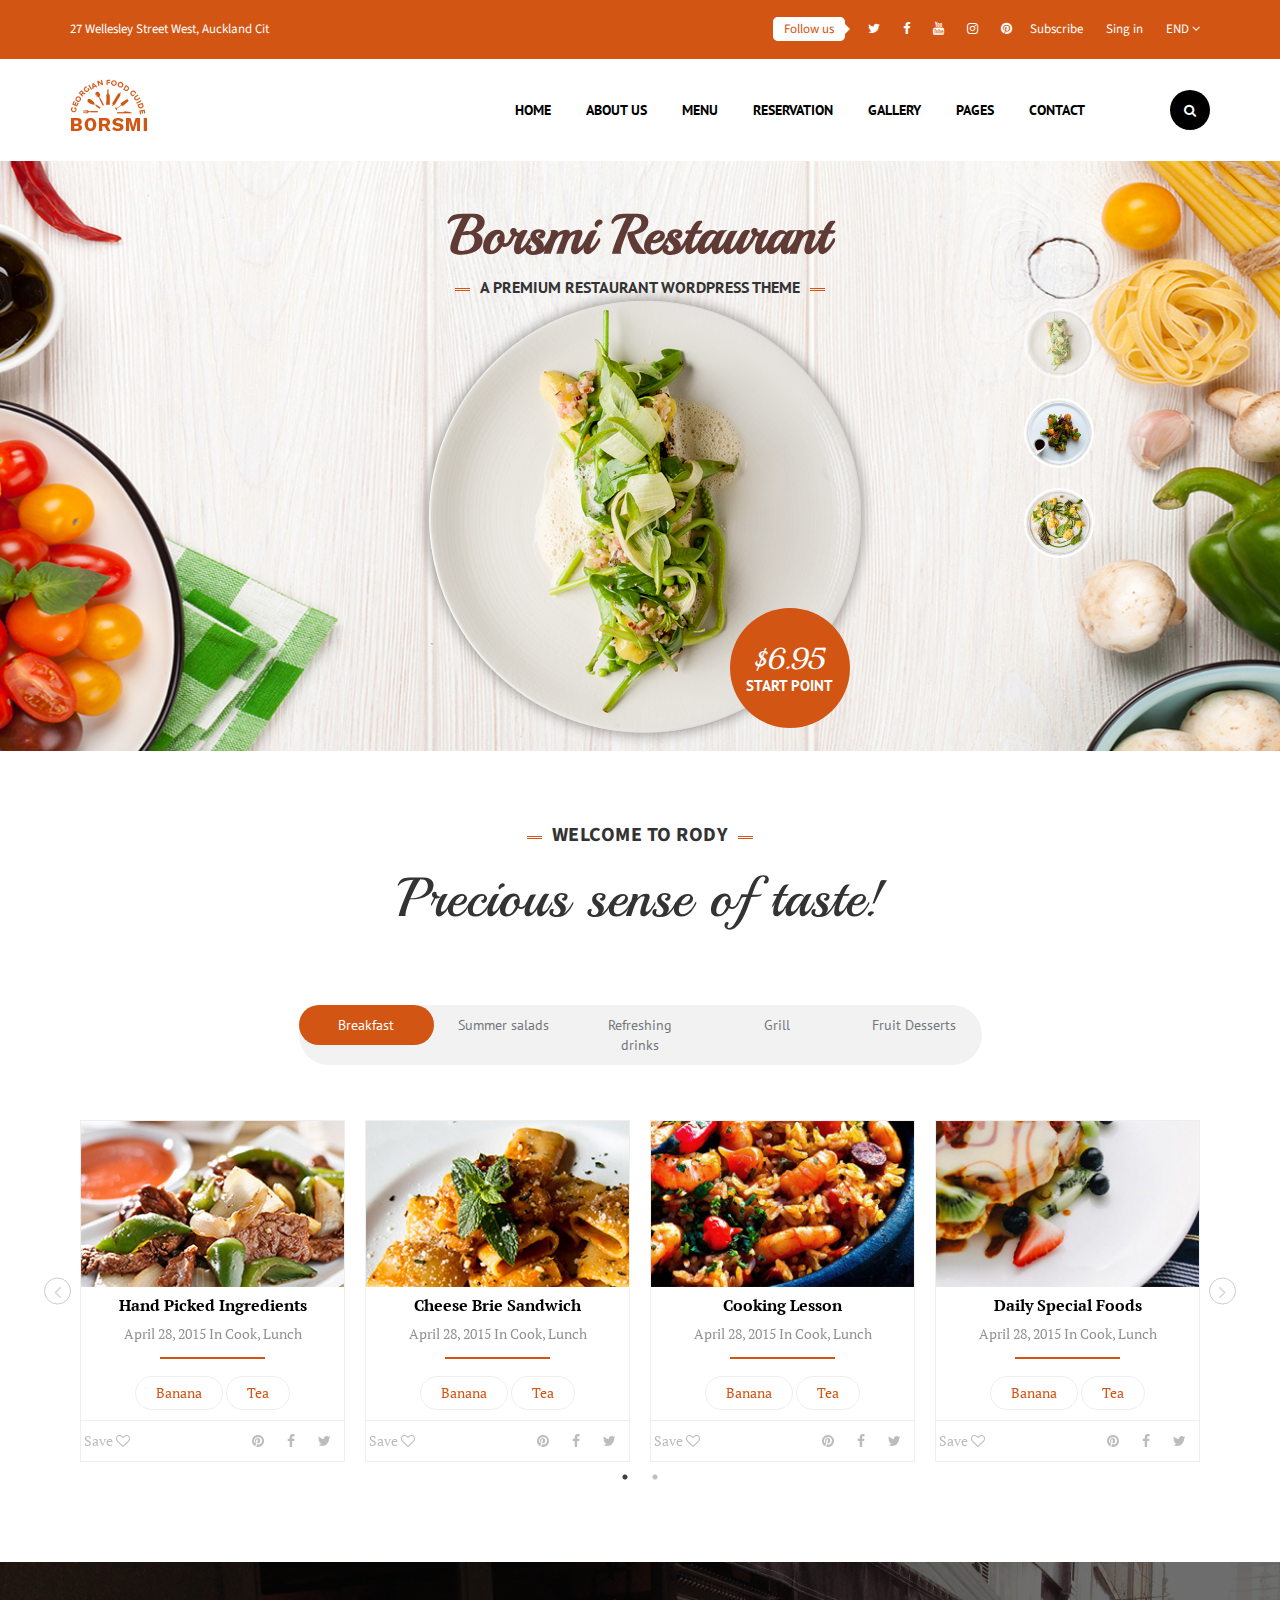
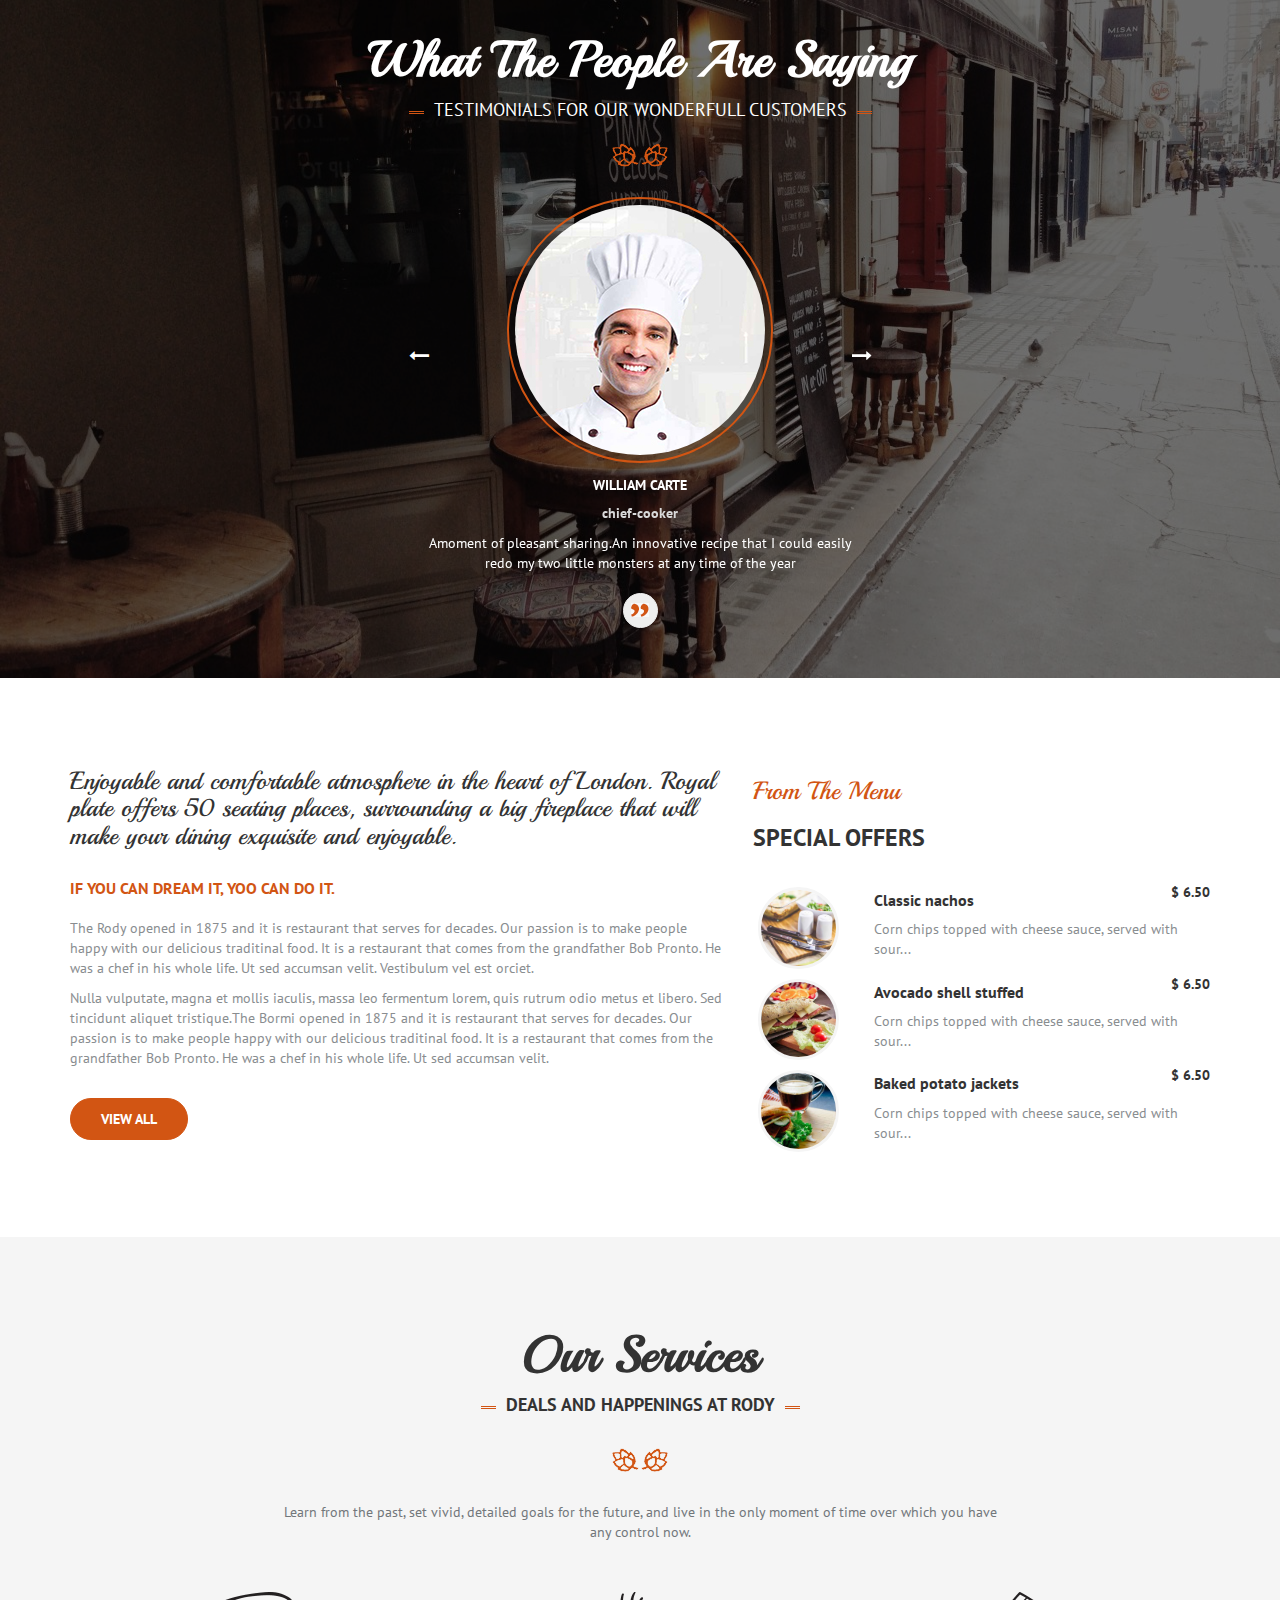
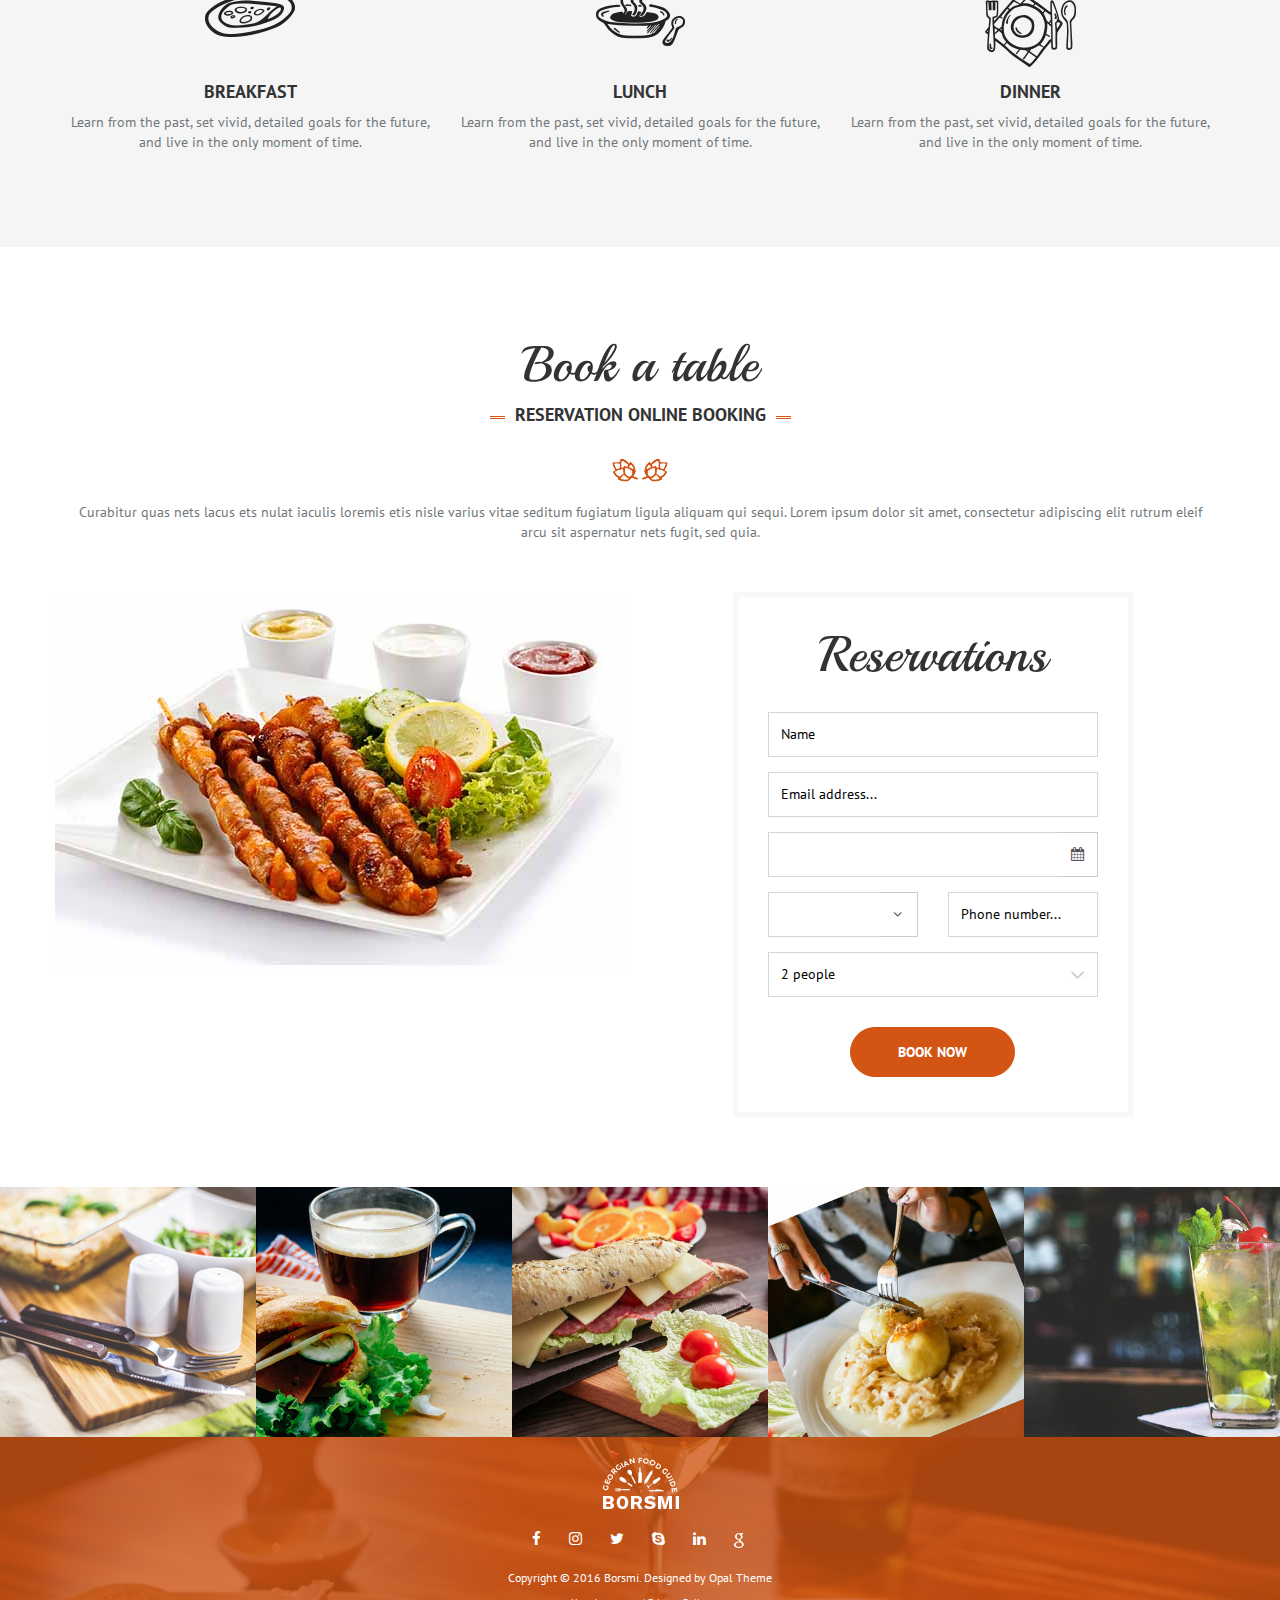
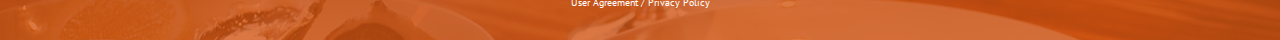
==== commit 8da18c93: "Ispravka strane Contact us" ====
--- a/restaurant-Jovana/public_html/index.html
+++ b/restaurant-Jovana/public_html/index.html
@@ -948,9 +948,9 @@
                 <div class='container chef-back' style="background-image: url('img/plate.jpg')">
                     <div class='row'>
                         <div class='col-md-6 col-md-offset-6'>
-                            <form method="get" action="">
+                            <form method="get" action="" class="text-center">
                                 <fieldset>
-                                    <h2 class='text-center'>Reservations</h2>
+                                    <h2>Reservations</h2>
                                     <div class="form-group">
                                         <input class="form-control" type="text" name="name" value="" placeholder="Name">
                                     </div>
@@ -986,6 +986,9 @@
                                             <option>5 people</option>
                                         </select>
                                     </div>
+                                    <div class="form-group">
+                                        <button type="submit" class="btn btn-default text-uppercase">book now</button>
+                                    </div>
                                 </fieldset>
                             </form>
                         </div>
@@ -993,11 +996,11 @@
                 </div>
             </section>
             <section class="pictures clearfix">
-                <article class="pic" style="background-image: url('img/pic_1.jpg')"></article>
-                <article class="pic" style="background-image: url('img/pic_2.jpg')"></article>
-                <article class="pic" style="background-image: url('img/pic_3.jpg')"></article>
-                <article class="pic" style="background-image: url('img/pic_4.jpg')"></article>
-                <article class="pic" style="background-image: url('img/pic_5.jpg')"></article>
+                <a href="#"><article class="pic" style="background-image: url('img/pic_1.jpg')"></article></a>
+                <a href="#"><article class="pic" style="background-image: url('img/pic_2.jpg')"></article></a>
+                <a href="#"><article class="pic" style="background-image: url('img/pic_3.jpg')"></article></a>
+                <a href="#"><article class="pic" style="background-image: url('img/pic_4.jpg')"></article></a>
+                <a href="#"><article class="pic" style="background-image: url('img/pic_5.jpg')"></article></a>
             </section>
         </main>
         <footer style='background-image: url(img/footer.jpg)' class="text-center">
--- a/restaurant-Jovana/public_html/css/style.css
+++ b/restaurant-Jovana/public_html/css/style.css
@@ -17,6 +17,43 @@
 }
 a:focus{
     outline:none;
+}
+input::-webkit-input-placeholder {
+    color: #000 !important;
+}
+
+input:-moz-placeholder { /* Firefox 18- */
+    color: #000 !important;  
+}
+
+input::-moz-placeholder {  /* Firefox 19+ */
+    color: #000 !important;  
+}
+
+input:-ms-input-placeholder {  
+    color: #000 !important;  
+}
+textarea::-webkit-input-placeholder {
+    color: #000 !important;
+}
+
+textarea:-moz-placeholder { /* Firefox 18- */
+    color: #000 !important;  
+}
+
+textarea::-moz-placeholder {  /* Firefox 19+ */
+    color: #000 !important;  
+}
+
+textarea:-ms-input-placeholder {  
+    color: #000 !important;  
+}
+
+.form-control{
+    border-radius: 0;
+    border:1px solid #d5d5d5;
+    box-shadow: none;
+    height: 45px;
 }
 /* ----  HEADER STYLE  --*/
 header{
@@ -123,8 +160,10 @@
     font-size: 13px;
     color:#fff;
     position: relative;
-
     left: 20%;
+}
+.navbar-nav .search .form-control{
+    height: 35px;
 }
 .navbar-default .navbar-nav > li.search > a:hover, .navbar-default .navbar-nav > li.search > a:focus {
     color: #fff;
@@ -568,12 +607,37 @@
     margin-bottom: 30px;
 }
 .booking fieldset {
-    border: 5px solid #f5f5f5;
+    border: 5px solid rgba(245,245,245, .7);
     padding: 10px 30px;
 }
 .booking .form-control{
     border-radius: 0;
 }
+.booking .form-group .btn-default {
+    color: #fff;
+    background-color: #d25513;
+    border-color: #d25513;
+    width: 60%;
+    height: 50px;
+    font-weight: bold;
+}
+.booking .form-group .btn {
+    border-radius: 30px;
+    margin-top: 15px;
+    margin-bottom: 10px;
+}
+select.form-control {
+    -webkit-appearance:none;
+    -moz-appearance:none;
+    -ms-appearance:none;
+    appearance:none;
+    background-image:  url('style-img/select-arrow.png');
+    background-repeat: no-repeat;
+    background-size: contain;
+    background-position: right center;
+    color:#000;
+}
+
 .booking .input-group-addon{
     border-radius: 0;
 }
@@ -594,6 +658,9 @@
     background-position: center center;
     background-repeat: no-repeat;
 }
+.pictures a:hover .pic{
+    transform:scale(1.2);
+}
 footer{
     background-position: center center;
     background-repeat: no-repeat;
@@ -632,9 +699,6 @@
     font-size: 10px;
 }
 
-
-
-
 .about{
     background-size: cover;
     background-repeat: no-repeat;
@@ -646,7 +710,7 @@
     color:#fff;
 }
 .about h2{
-    font-size: 35px;
+    font-size: 40px;
     font-family: 'Playball', cursive;
     display: inline-block;
 }
@@ -668,6 +732,7 @@
     display: inline-block;
     position: relative;
     margin-bottom: 30px;
+    margin-top: 15px;
 }
 .about h5 + span:before{
     content: '';
@@ -712,7 +777,6 @@
     padding: 0px;
     width: 20px;
     height: 20px;
-
 }
 .history{
     padding: 40px 0;
@@ -720,6 +784,7 @@
 .history h2{
     font-size: 35px;
     font-family: 'Playball', cursive;
+    margin-top: 0px;
 }
 .history .line{
     font-weight: bold;
@@ -749,8 +814,292 @@
     margin-top: 30px;
     color:#72777b;
 }
+.history .taste figure{
+    overflow: hidden;
+}
 .history .taste{
+    position: relative;
+}
+.history .taste img{
+    max-height: 450px;
+    transform: translateX(-50px);
+}
+.history .taste div{
+    width: 180px;
+    height: 180px;
+    position: absolute;
+    border: 1px solid #bbbab6;
+    border-radius: 50%;
+    top: 25%;
+    left: 50%;
+    transform: translateX(-90px);
+    box-shadow: 0 0 0 10px #ebeae6;
+    background: #ebeae6;
+    opacity:.8;
+}
+.history .taste div p{
+    margin-top:30%;
+    color:#d45415;
+    font-family: 'Playball', cursive;
+    font-size: 38px;
+    line-height: 30px;
+}
+.chef{
+    background-size: cover;
+    background-repeat: no-repeat;
     background-position: center center;
+}
+.chef-bcgr{
+    background-color: rgba(255,255,255,.7);
+    padding: 50px 0 0;
+}
+.chef h2{
+    font-family: 'Playball', cursive;
+    font-size: 35px;
+}
+.chef h5{
+    font-weight: bold;
+    letter-spacing: 2px;
+}
+.chef h5 + img{
+    margin:25px 0;
+}
+.chef p{
+    color:#7d8185;
+}
+.chef a{
+    font-family: 'Playball', cursive;
+    font-size: 21px;
+    color:#7d8185;
+    margin-top: 25px;
+    display: inline-block;
+}
+/*------  classic_menu.html strana ----*/ 
+.appetizers{
+    padding: 50px 0;
+}
+.appetizers h2{
+    font-family: 'Playball', cursive;
+    font-size: 40px;
+}
+.appetizers p{
+    font-weight: bold;
+    margin-bottom: 50px;
+}
+.appetizers h3{
+    font-family: 'Source Sans Pro', sans-serif;
+    font-size:18px;
+    text-transform: uppercase;
+    font-weight: bold;
+    margin-bottom: 20px;
+}
+.appetizers h3 span{
+    font-family: 'PT Sans', sans-serif;
+    color:#72777b;
+    font-size: 12px;
+    text-transform: none;
+    font-weight: normal;
+}
+.lunch{
+    overflow-x: hidden;
+}
+.lunch li span{
+    font-family: 'PT Serif', serif;
+    font-weight: bold;
+    font-style: italic;
+}
+.lunch li{
+    margin-bottom: 20px;
+}
+.lunch li:last-of-type{
+    margin-bottom: 0;
+}
+.lunch li:before{
+    float:left;
+    width:0;
+    white-space: nowrap;
+    color: #333;
+    content:'.....................................................................................................................................................................................................................................................................'
+}
+.lunch li span:first-child{
+    background: #fff;
+}
+.lunch li .price{
+    float:right;
+    background: #fff;
+    font-style: normal;
+}
+.morning{
     background-size: cover;
     background-repeat: no-repeat;
+    background-position: center center;
+}
+
+.morning .second-bcgr{
+    padding: 100px 0;
+    background-color: rgba(0,0,0,.3);
+}
+.morning h2{
+    display: inline-block;
+    font-family: 'Playball', cursive;
+    font-size: 27px;
+    color:#fff;
+    letter-spacing: 2px;
+}
+.morning img{
+    position: relative;
+    top: -12px;
+    left:-5px;
+}
+.morning p {
+    color: #fff;
+    font-weight: bold;
+    font-size: 13px;
+}
+.morning .coffee{
+    top:-20px;
+}
+
+/*----- .morning-breakfast section style -----*/
+.morning-breakfast{
+    padding: 50px 0;
+}
+.morning-breakfast h2{
+    font-family: 'Playball', cursive;
+    font-size: 40px;
+}
+.morning-breakfast .line{
+    font-weight: bold;
+    margin-bottom: 50px;
+    font-size: 15px;
+}
+.morning-breakfast .lunch span{
+    font-style: normal;
+}
+/*---- .dessert section style-----*/
+.dessert{
+    padding: 50px 0;
+}
+.dessert h2{
+    font-family: 'Playball', cursive;
+    font-size: 40px;
+}
+.dessert .line{
+    font-weight: bold;
+    margin-bottom: 50px;
+}
+.dessert .lunch span{
+    font-style: normal;
+}
+.lunch p{
+    color:#929292;
+    font-size: 11px;
+    font-family: 'PT Serif', serif;
+}
+.specials{
+    padding-top: 0;
+}
+/* ---- contact_us.html page ----*/
+.contact{
+    padding: 40px 0;
+}
+.contact h2{
+    font-family: 'Playball', cursive;
+    font-size: 40px;
+}
+.contact p{
+    font-family: 'Source Sans Pro', sans-serif;
+    font-weight: bold;
+    font-size: 16px;
+}
+.contact h4{
+    font-family: 'Playball', cursive;
+    margin-bottom: 20px;
+    font-size: 20px;
+}
+.contact img{
+    margin-bottom: 20px;
+}
+
+.contact textarea.form-control{
+    height: 140px;
+}
+.contact .btn{
+    border-radius: 30px;
+    background: #d25513;
+    border:1px solid #d25513;
+
+}
+.contact .btn-default{
+    color:#fff;
+    font-weight: bold;
+}
+.map{
+    height: 550px;
+}
+.embed-responsive .embed-responsive-item, 
+.embed-responsive iframe, 
+.embed-responsive embed, 
+.embed-responsive object, 
+.embed-responsive video {
+    position: absolute;
+    top: 0;
+    bottom: 0;
+    left: 0;
+    width: 100%;
+    height: 550px;
+    border: 0;
+}
+.locations{
+    padding: 40px 0;
+}
+.locations h2{
+    font-family: 'Playball', cursive;
+    font-size: 40px;
+}
+.locations .line{
+    color:#333;
+    font-weight: bold;
+    font-size: 16px;
+}
+.locations img{
+    margin-bottom: 50px;
+}
+.locations article{
+    margin-bottom: 30px;
+    text-align: center;
+}
+.locations h4{
+    font-weight: bold;
+    margin-bottom: 25px;
+    font-size: 20px;
+}
+.locations .london:after{
+    content:'';
+    height: 1px;
+    display: block;
+    width: 20%;
+    background: #c0bebd;
+    position: relative;
+    top: 13px;
+    left: 40%;
+}
+.locations p{
+    color:#72777b;
+}
+.locations a{
+    color:#333;
+    font-weight: bold;
+    margin-top:25px;
+    display:inline-block;
+    border-bottom: 1px solid #c0bebd;
+    padding-bottom: 5px;
+}
+.locations a .fa{
+    margin-left: 10px;
+}
+.locations a:hover, a:focus {
+    color: #d25513;
+    text-decoration: none;
+    border-bottom-color: #d25513;
 }--- a/restaurant-Jovana/public_html/css/responsive.css
+++ b/restaurant-Jovana/public_html/css/responsive.css
@@ -77,6 +77,9 @@
     .booking {
         padding: 50px 0;
     }
+    .booking .form-group .btn-default {
+        width: 50%;
+    }
     .pictures .pic {
         height: 200px;
     }
@@ -97,6 +100,23 @@
     .about h5 + span{
         margin-bottom: 50px;
     }
+    .appetizers .lunch li span:first-child:after{
+        content:'....Why not try one, or three, or a dozen';
+    }
+    .lunch{
+        margin: 0 25px;
+    }
+    .appetizers h3{
+        margin-left: 25px;
+    }
+    .morning h2{
+        font-size: 40px;
+    }
+    .morning p{
+        font-size: 16px;
+        letter-spacing: 1.5px;
+    }
+
 
 
 }
@@ -220,13 +240,66 @@
         background-color: rgba(210,85,19,.8);
         padding: 20px 0;
     }
-
     .about div {
         padding: 100px 0;
     }
     .about p{
         padding: 0 200px;
     }
+    /* ---- classic_menu.html page style ---*/   
+    .appetizers h2 {
+        font-size: 50px;
+    }
+    .morning-breakfast {
+        padding: 90px 0;
+    }
+    .morning-breakfast h2{
+        font-size: 50px;
+    }
+    .dessert h2 {
+        font-size: 50px;
+    }
+    .morning h2{
+        font-size: 50px;
+    }
+    .appetizers {
+        padding: 90px 0;
+    }
+    .pasta {
+        padding: 90px 0 0;
+    }
+    .specials{
+        padding: 40px 0 90px;
+    }
+    .dessert {
+        padding: 40px 0 90px;
+    }
+    .contact {
+        padding: 80px 0;
+    }
+    .contact h2{
+        font-size: 55px;
+    }
+    .contact p {
+        font-size: 20px;
+        letter-spacing: 1px;
+    }
+    .contact h4 {
+        font-size: 23px;
+        margin-bottom: 30px;
+    }
+    .locations {
+        padding: 80px 0;
+    }
+    .locations h2{
+        font-size: 55px;
+    }
+    .locations .line {
+        font-size: 20px;
+        letter-spacing: 1px;
+    }
+
+
 
 
 
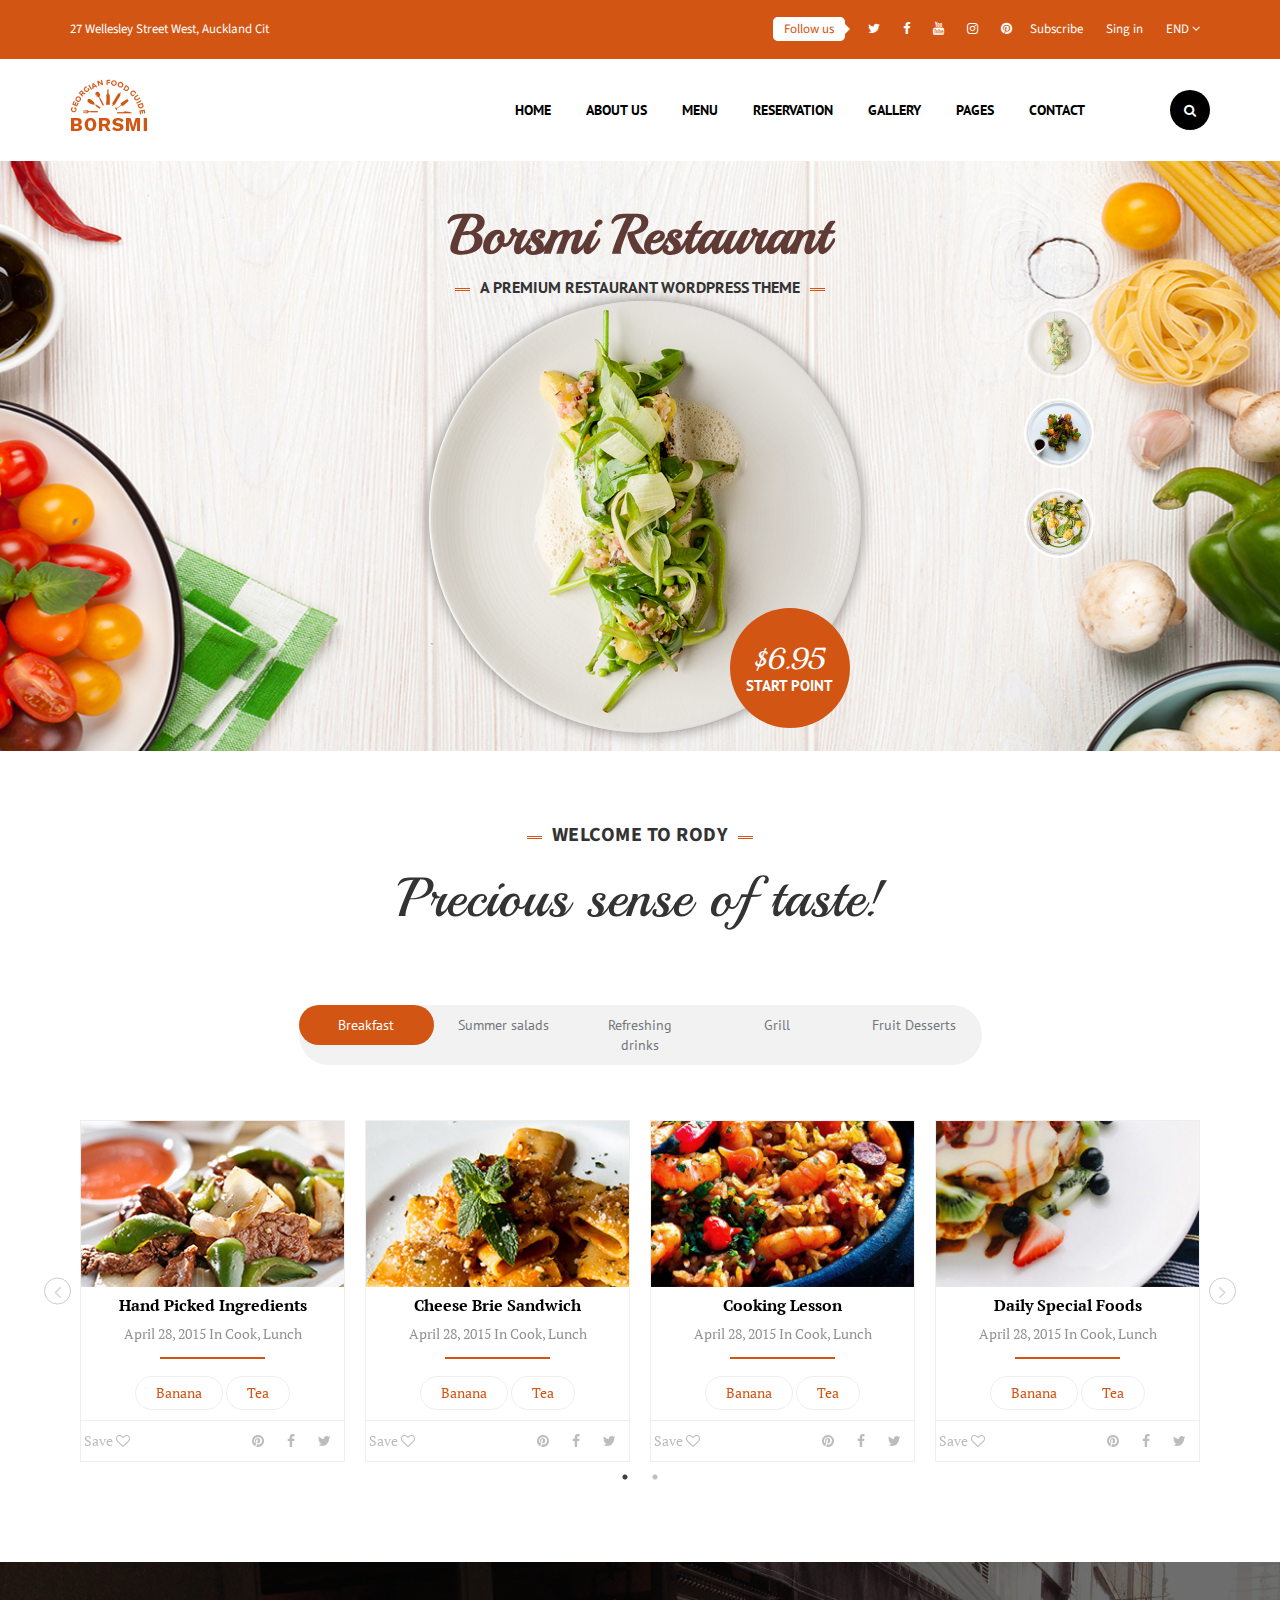
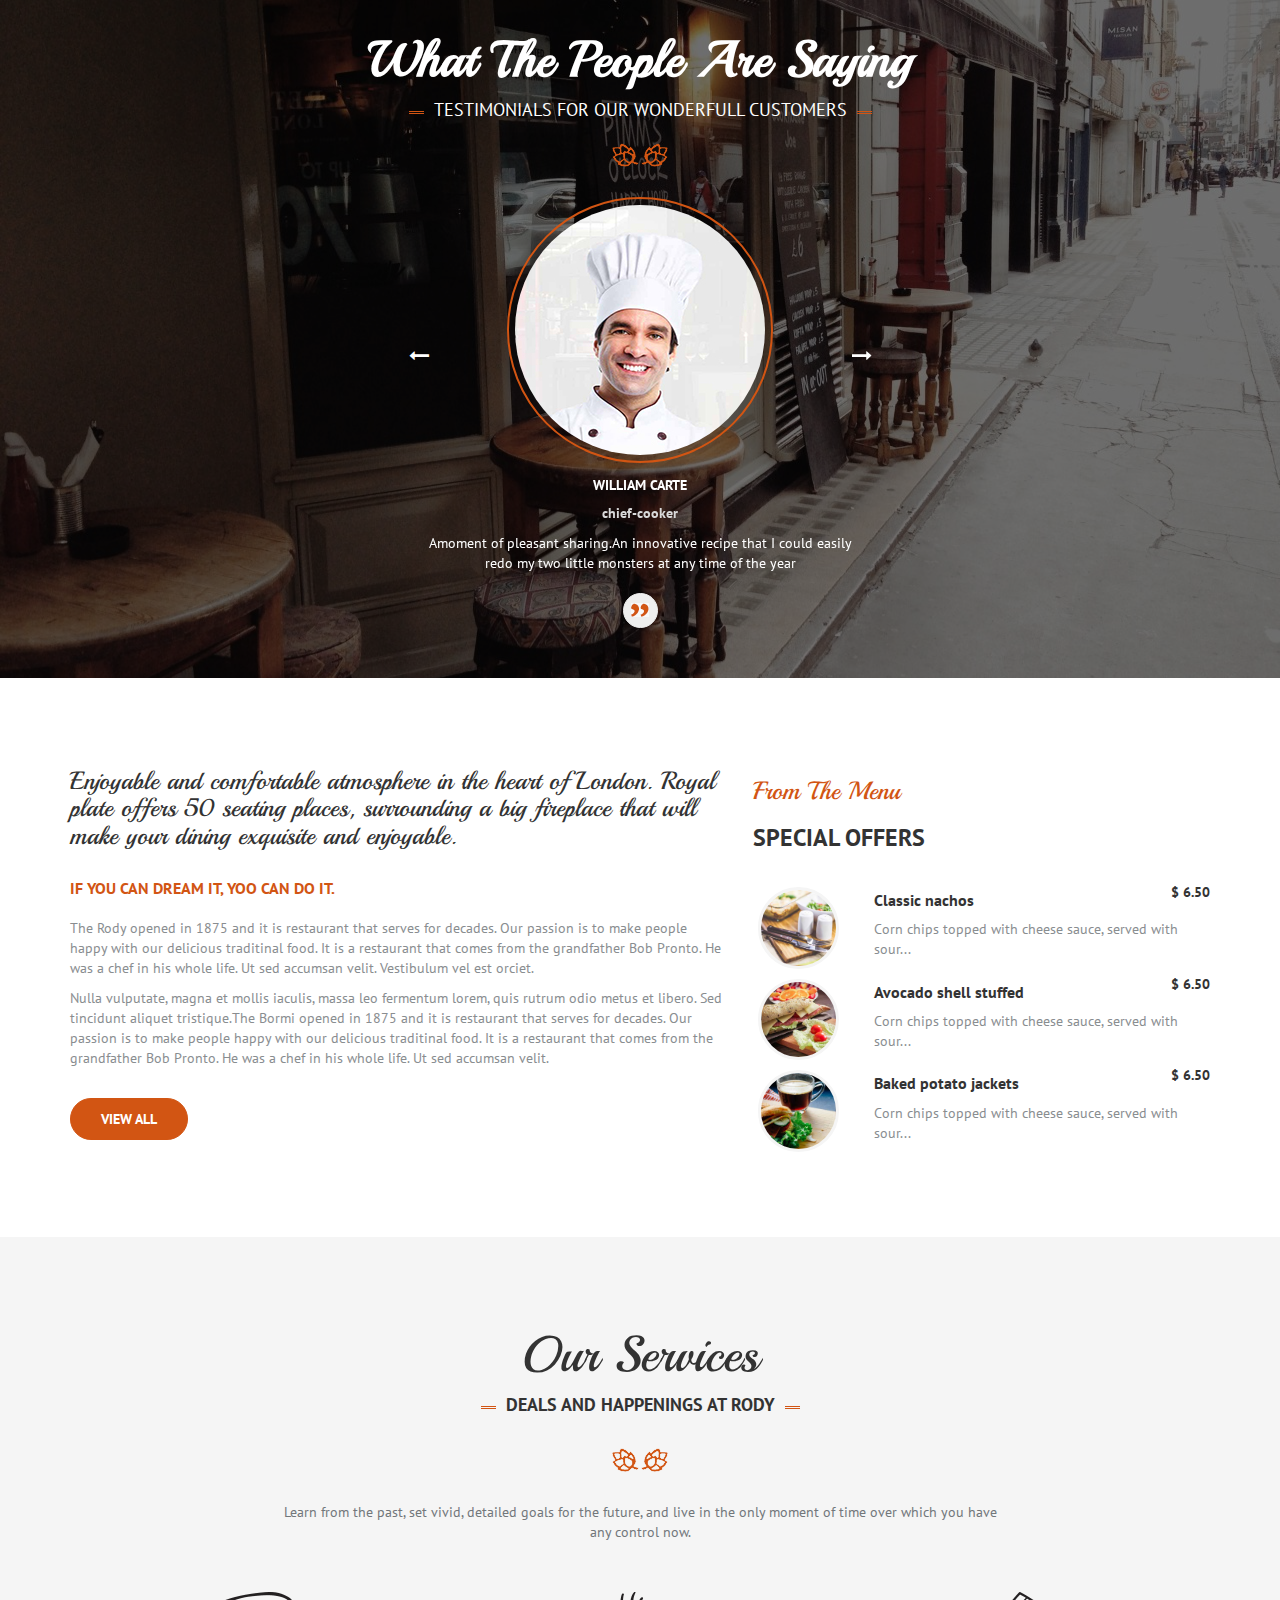
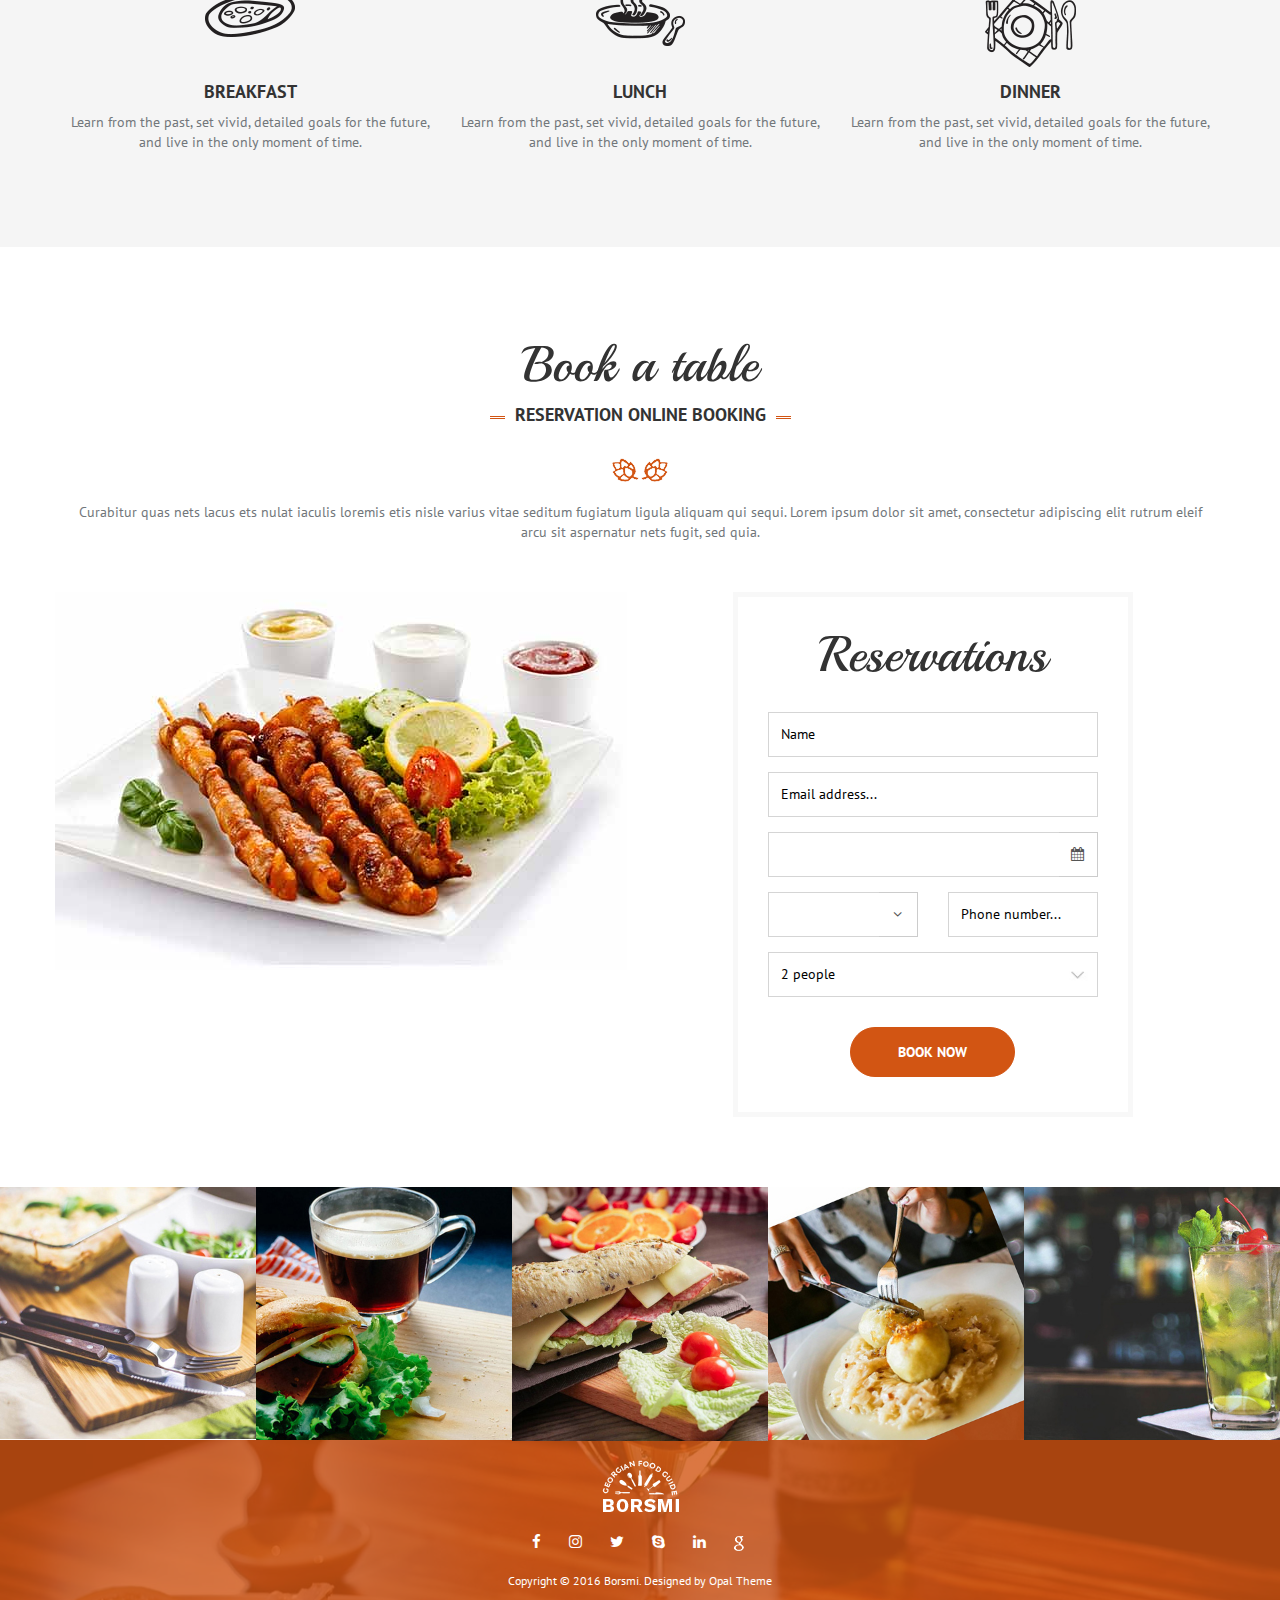
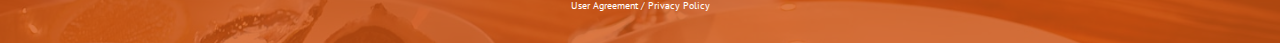
==== commit a8b2d572: "shop-list strana" ====
--- a/restaurant-Jovana/public_html/index.html
+++ b/restaurant-Jovana/public_html/index.html
@@ -996,11 +996,21 @@
                 </div>
             </section>
             <section class="pictures clearfix">
-                <a href="#"><article class="pic" style="background-image: url('img/pic_1.jpg')"></article></a>
-                <a href="#"><article class="pic" style="background-image: url('img/pic_2.jpg')"></article></a>
-                <a href="#"><article class="pic" style="background-image: url('img/pic_3.jpg')"></article></a>
-                <a href="#"><article class="pic" style="background-image: url('img/pic_4.jpg')"></article></a>
-                <a href="#"><article class="pic" style="background-image: url('img/pic_5.jpg')"></article></a>
+                <a href="#"><article class="pic">
+                        <img class="img-responsive" src="img/pic_1.jpg" alt=""/>
+                    </article></a>
+                <a href="#"><article class="pic">
+                        <img class="img-responsive" src="img/pic_2.jpg" alt=""/>
+                    </article></a>
+                <a href="#"><article class="pic">
+                        <img class="img-responsive" src="img/pic_3.jpg" alt=""/>
+                    </article></a>
+                <a href="#"><article class="pic">
+                        <img class="img-responsive" src="img/pic_4.jpg" alt=""/>
+                    </article></a>
+                <a href="#"><article class="pic">
+                        <img class="img-responsive" src="img/pic_5.jpg" alt=""/>
+                    </article></a>
             </section>
         </main>
         <footer style='background-image: url(img/footer.jpg)' class="text-center">
--- a/restaurant-Jovana/public_html/css/style.css
+++ b/restaurant-Jovana/public_html/css/style.css
@@ -54,6 +54,7 @@
     border:1px solid #d5d5d5;
     box-shadow: none;
     height: 45px;
+    padding: 0px 12px;
 }
 /* ----  HEADER STYLE  --*/
 header{
@@ -544,7 +545,6 @@
 }
 .services h2{
     font-family: 'Playball', cursive;
-    font-weight: bold;
     font-size: 35px;
 }
 .services h2 + p{
@@ -650,16 +650,16 @@
 .booking .form_time .input-group-addon{
     background-color: #fff;
 }
+
 .pictures .pic{
     float: left;
     width:20%;
-    height: 100px;
-    background-size: cover;
-    background-position: center center;
-    background-repeat: no-repeat;
-}
-.pictures a:hover .pic{
-    transform:scale(1.2);
+    overflow: hidden;
+    margin-bottom: -1px;
+}
+.pictures a:hover img{
+    transition: 1s linear;
+    transform: scale(1.2);
 }
 footer{
     background-position: center center;
@@ -850,8 +850,11 @@
     background-position: center center;
 }
 .chef-bcgr{
-    background-color: rgba(255,255,255,.7);
+    background-color: rgba(255,255,255,.8);
     padding: 50px 0 0;
+}
+.chef article{
+    max-width: 470px;
 }
 .chef h2{
     font-family: 'Playball', cursive;
@@ -871,7 +874,7 @@
     font-family: 'Playball', cursive;
     font-size: 21px;
     color:#7d8185;
-    margin-top: 25px;
+    margin-top: 15px;
     display: inline-block;
 }
 /*------  classic_menu.html strana ----*/ 
@@ -1034,8 +1037,344 @@
     color:#fff;
     font-weight: bold;
 }
+#map {
+    height: 200px;
+    width: 100%;
+    background-color: grey;
+}
+.locations{
+    padding: 40px 0;
+}
+.locations h2{
+    font-family: 'Playball', cursive;
+    font-size: 40px;
+}
+.locations .line{
+    color:#333;
+    font-weight: bold;
+    font-size: 16px;
+}
+.locations img{
+    margin-bottom: 50px;
+}
+.locations article{
+    margin-bottom: 30px;
+    text-align: center;
+}
+.locations h4{
+    font-weight: bold;
+    margin-bottom: 25px;
+    font-size: 20px;
+}
+.locations .london:after{
+    content:'';
+    height: 1px;
+    display: block;
+    width: 20%;
+    background: #c0bebd;
+    position: relative;
+    top: 13px;
+    left: 40%;
+}
+.locations p{
+    color:#72777b;
+}
+.locations a{
+    color:#333;
+    font-weight: bold;
+    margin-top:25px;
+    display:inline-block;
+    border-bottom: 1px solid #c0bebd;
+    padding-bottom: 5px;
+}
+.locations a .fa{
+    margin-left: 10px;
+}
+.locations a:hover, a:focus {
+    color: #d25513;
+    text-decoration: none;
+    border-bottom-color: #d25513;
+}
+/* ---- blog_list.html page style -----*/
+
+.blog{
+    padding: 40px 0;
+}
+.blog .blog_left{
+    border:1px solid #e8e7e4;
+    overflow: hidden;
+    margin-bottom: 30px;
+}
+.blog .blog_left figure{
+    height: 200px;
+    overflow: hidden;
+}
+.blog .blog_left h3{
+    font-weight: bold;
+    font-family: 'PT Serif', serif;
+    font-size: 20px;
+}
+.blog span{
+    color:#929292;
+    font-family: 'PT Serif', serif;
+}
+.blog p,
+.blog a{
+    color:#72777b;
+}
+.blog p span:first-of-type{
+    margin-right: 15px;
+}
+
+.blog .blog_left div{
+    padding: 0 20px;
+
+}
+.blog .blog_left a:first-of-type{
+    margin-right: 15px;
+}
+.blog .blog_left a.btn{
+    display: block;
+    width:160px;
+    border-radius: 30px;
+    margin:15px 0 15px;
+    font-weight: bold;
+    height: 50px;
+    color: #333;
+}
+.blog .blog_left a.btn-default{
+    background: #f2f2f2;
+    padding: 15px 12px;
+}
+.pages{
+    position: relative;
+    text-align: center;
+}
+.pages li:last-of-type{
+    position: absolute;
+    right: 0;
+}
+.blog .next a.btn{
+    border-radius: 50%;
+}
+.blog .next .fa{
+    font-family: FontAwesome;
+}
+.aside article{
+    text-align: left;
+    padding:5px 30px;
+    border:1px solid #e8e7e4;
+    max-width: 360px;
+    margin: auto;
+    margin-bottom: 30px;
+}
+.aside h3{
+    border-bottom: 1px solid #e8e7e4;
+    padding-bottom: 15px;
+    font-family: 'Playball', cursive;
+    margin-bottom: 20px;
+}
+.aside .blog-right{
+    text-align: center;
+}
+.blog-right h3{
+    border-bottom: none;
+    padding-bottom: 0px;
+}
+.blog-right h5{
+    border-bottom: 1px solid #e8e7e4;
+    padding-bottom: 15px;
+}
+.aside .blog_man{
+    width:200px;
+    height: 200px;
+    border-radius: 50%;
+    background-size: cover;
+    background-position: center center;
+    background-color: #f2f2f2;
+    display: inline-block;
+    margin-top: 25px;
+}
+.categories ul li{
+    margin-bottom: 15px;
+}
+.categories ul li span{
+    font-family: 'PT Sans', sans-serif;  
+}
+.aside .inst{
+    margin-bottom: 20px;
+}
+.aside .advertisement{
+    padding-bottom: 30px;
+}
+.aside .latest figure{
+    float:none;
+    width:100%;
+    margin-bottom: 20px;
+    max-height: 80px;
+    overflow: hidden;
+}
+.aside .banner{
+    position: relative;
+    height: 200px;
+    background-size: cover;
+    background-position: center center;
+    max-width: 230px;
+    margin: auto;
+}
+.aside .banner:after{
+    content: '';
+    display: block;
+    height: 1px;
+    background: #a1a3a2;
+    transform: rotate(-40deg);
+    position: relative;
+    top: -100px;
+    left: -5px;
+    width: 105%;
+}
+.aside .banner div{
+    background-color: rgba(0,0,0,.4);
+    height: 200px;
+}
+.aside .banner h4{
+    position: absolute;
+    bottom: 30%;
+    left:40%;
+    color: #fff;
+    font-size: 20px;
+    z-index: 100;
+}
+.aside .tags {
+    padding: 5px 20px 30px;
+}
+.aside .tags a.btn{
+    padding: 6px 20px;
+    border-radius: 30px;
+    margin-bottom: 10px;
+    margin-left:5px;
+}
+/*  shop_list.html psge style ---*/
+.shop-list{
+    padding: 30px 0;
+}
+.shop-list select.form-control{
+    max-width: 200px;
+    display: inline-block;
+    height: 35px;
+}
+.shop-list .form-group{
+    text-align: right;
+}
+.shop-list .product article{
+    border:1px solid #ecebe7;
+    margin-bottom: 30px;
+    max-width: 267px;
+    margin: auto;
+    margin-bottom: 30px;
+}
+.shop-list h4{
+    font-weight: bold;
+}
+.shop-list h4 + p:after{
+    content:'';
+    height: 2px;
+    display: block;
+    width:35%;
+    background: #d25515;
+    margin: 15px auto;
+}
+.shop-list .product p + a.btn{
+    border-radius: 30px;
+    color:#d25515;
+    font-weight: bold;
+    padding: 6px 20px;
+    letter-spacing: 1px;
+    margin-top: 5px;
+}
+.shop-list .product article ul{
+    border-top: 1px solid #eee;
+    margin-top: 20px;
+    padding: 10px 0 5px;
+}
+input[type=range] {
+    -webkit-appearance: none; /* Hides the slider so that custom slider can be made */
+    width: 100%; /* Specific width is required for Firefox. */
+    background: transparent; /* Otherwise white in Chrome */
+    margin-bottom: 20px;
+}
+input[type=range]::-webkit-slider-thumb {
+    -webkit-appearance: none;
+}
+
+input[type=range]:focus {
+    outline: none; /* Removes the blue border. You should probably do some kind of focus styling for accessibility reasons though. */
+}
+input[type=range]::-ms-track {
+    width: 100%;
+    cursor: pointer;
+
+    /* Hides the slider so custom styles can be added */
+    background: transparent; 
+    border-color: transparent;
+    color: transparent;
+}
+
+input[type=range]::-webkit-slider-thumb {
+    -webkit-appearance: none;
+    border: 1px solid #d25513;
+    height: 20px;
+    width: 20px;
+    border-radius: 50%;
+    background: #fff;
+    cursor: pointer;
+    margin-top: -14px; /* You need to specify a margin in Chrome, but in Firefox and IE it is automatic */
+
+}
+
+/* All the same stuff for Firefox */
+input[type=range]::-moz-range-thumb {
+
+    border: 1px solid #d25513;
+    height: 20px;
+    width: 20px;
+    border-radius: 50%;
+    background: #fff;
+    cursor: pointer;
+}
+
+/* All the same stuff for IE */
+input[type=range]::-ms-thumb {
+
+    border: 1px solid #d25513;
+    height: 20px;
+    width: 20px;
+    border-radius: 50%;
+    background: #fff;
+    cursor: pointer;
+}
+
+
+
+
+
+
+
+
+
+
+/*.overlay {
+    background:transparent; 
+    position:absolute; 
+    width:100%;
+    height:100%;  your iframe height 
+    top:0;
+    left: 0;
+    z-index: 100;
+
+}
 .map{
-    height: 550px;
+    max-height: 550px;
 }
 .embed-responsive .embed-responsive-item, 
 .embed-responsive iframe, 
@@ -1049,57 +1388,11 @@
     width: 100%;
     height: 550px;
     border: 0;
-}
-.locations{
-    padding: 40px 0;
-}
-.locations h2{
-    font-family: 'Playball', cursive;
-    font-size: 40px;
-}
-.locations .line{
-    color:#333;
-    font-weight: bold;
-    font-size: 16px;
-}
-.locations img{
-    margin-bottom: 50px;
-}
-.locations article{
-    margin-bottom: 30px;
-    text-align: center;
-}
-.locations h4{
-    font-weight: bold;
-    margin-bottom: 25px;
-    font-size: 20px;
-}
-.locations .london:after{
-    content:'';
-    height: 1px;
-    display: block;
-    width: 20%;
-    background: #c0bebd;
-    position: relative;
-    top: 13px;
-    left: 40%;
-}
-.locations p{
-    color:#72777b;
-}
-.locations a{
-    color:#333;
-    font-weight: bold;
-    margin-top:25px;
-    display:inline-block;
-    border-bottom: 1px solid #c0bebd;
-    padding-bottom: 5px;
-}
-.locations a .fa{
-    margin-left: 10px;
-}
-.locations a:hover, a:focus {
-    color: #d25513;
-    text-decoration: none;
-    border-bottom-color: #d25513;
-}+}*/
+/*.place-card-large {
+    z-index: -1000000;
+    position: absolute;
+    display: none !important;
+}
+*/
+
--- a/restaurant-Jovana/public_html/css/responsive.css
+++ b/restaurant-Jovana/public_html/css/responsive.css
@@ -80,9 +80,6 @@
     .booking .form-group .btn-default {
         width: 50%;
     }
-    .pictures .pic {
-        height: 200px;
-    }
     /* ---- second page ABOUT -------*/   
     .about div{
         padding: 50px 0;
@@ -116,11 +113,49 @@
         font-size: 16px;
         letter-spacing: 1.5px;
     }
+    #map {
+        height: 400px;
+        width: 100%;
+        background-color: grey;
+    }
+    .locations article {
+        text-align: left;
+    }
+    .locations .london::after {
+        left:0;
+    }
+    .blog .blog_left{
+        max-height: 320px;
+    }
+    .blog .blog_left figure{
+        height: auto;
+    }
+    .blog .blog_left div{
+        padding: 0 30px;
+
+    }
+    .blog figure{
+        width:50%;
+        float:left;
+    }
+    .blog .blog_left div{
+        padding: 0 30px;
+        width: 50%;
+        float: left;
+    }
+    .blog .blog_left h3{
+        font-weight: bold;
+        font-family: 'PT Serif', serif;
+        font-size: 20px;
+    }
 
 
 
 }
 @media(min-width:992px){
+    h2 + p{
+        font-size: 18px;
+    }
     /* ----- HEADER STYLE------*/    
     header p{
         display:block;
@@ -221,6 +256,15 @@
     .services .flower + p{
         margin-bottom: 50px;
     }
+    .history h2{
+        font-size: 50px;
+    }
+    .chef h2{
+        font-size:55px;
+    }
+    .chef h5{
+        font-size: 18px;
+    }
     .services h2{
         font-size: 50px;
     }
@@ -232,9 +276,6 @@
     }
     .booking h2 + p {
         font-size: 18px;
-    }
-    .pictures .pic {
-        height: 250px;
     }
     footer div{
         background-color: rgba(210,85,19,.8);
@@ -297,6 +338,9 @@
     .locations .line {
         font-size: 20px;
         letter-spacing: 1px;
+    }
+    .aside .tags {
+        padding: 5px 15px 30px;
     }
 
 
@@ -328,6 +372,16 @@
     .about p{
         padding: 0 350px;
     }
+    .aside .tags {
+        padding: 5px 30px 30px;
+    }
+    .aside .banner {
+        max-width: 300px;
+    }
+    .aside .banner::after {
+        transform: rotate(-34deg);
+    }
+
 
 
 
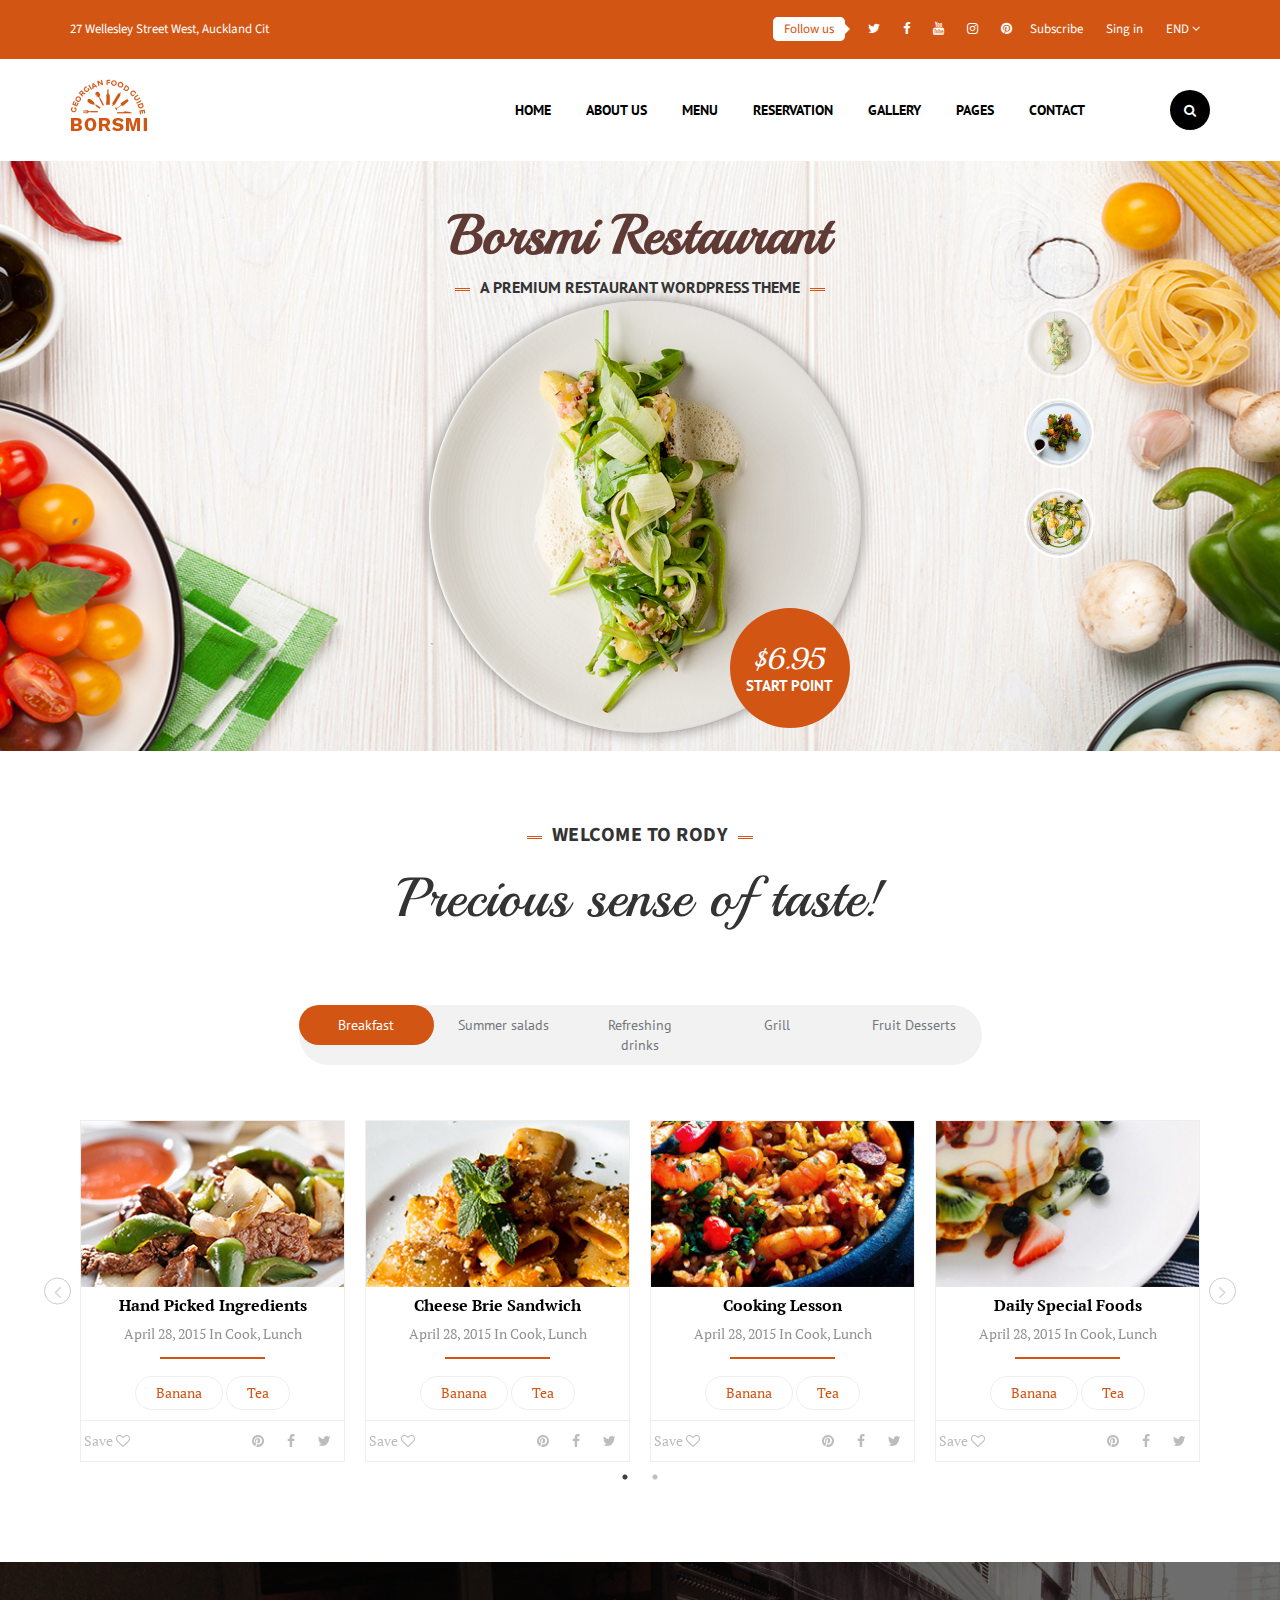
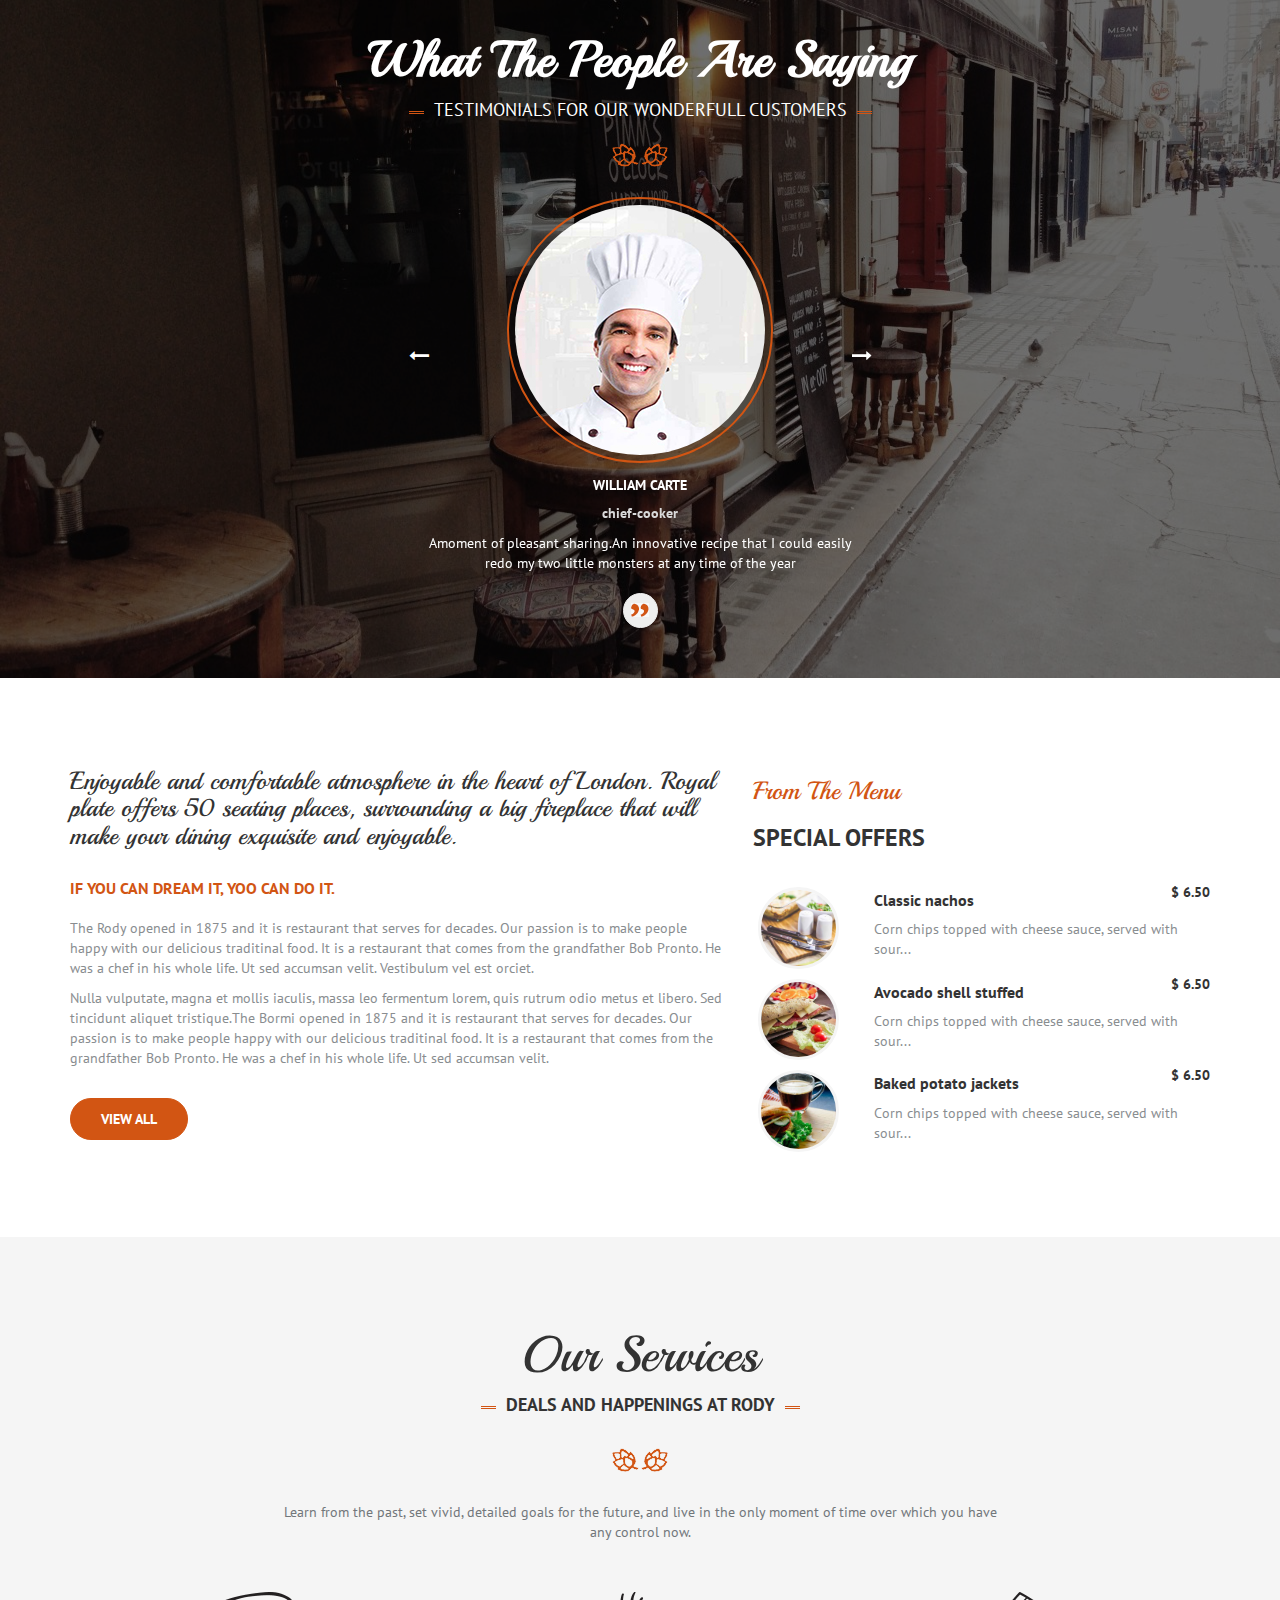
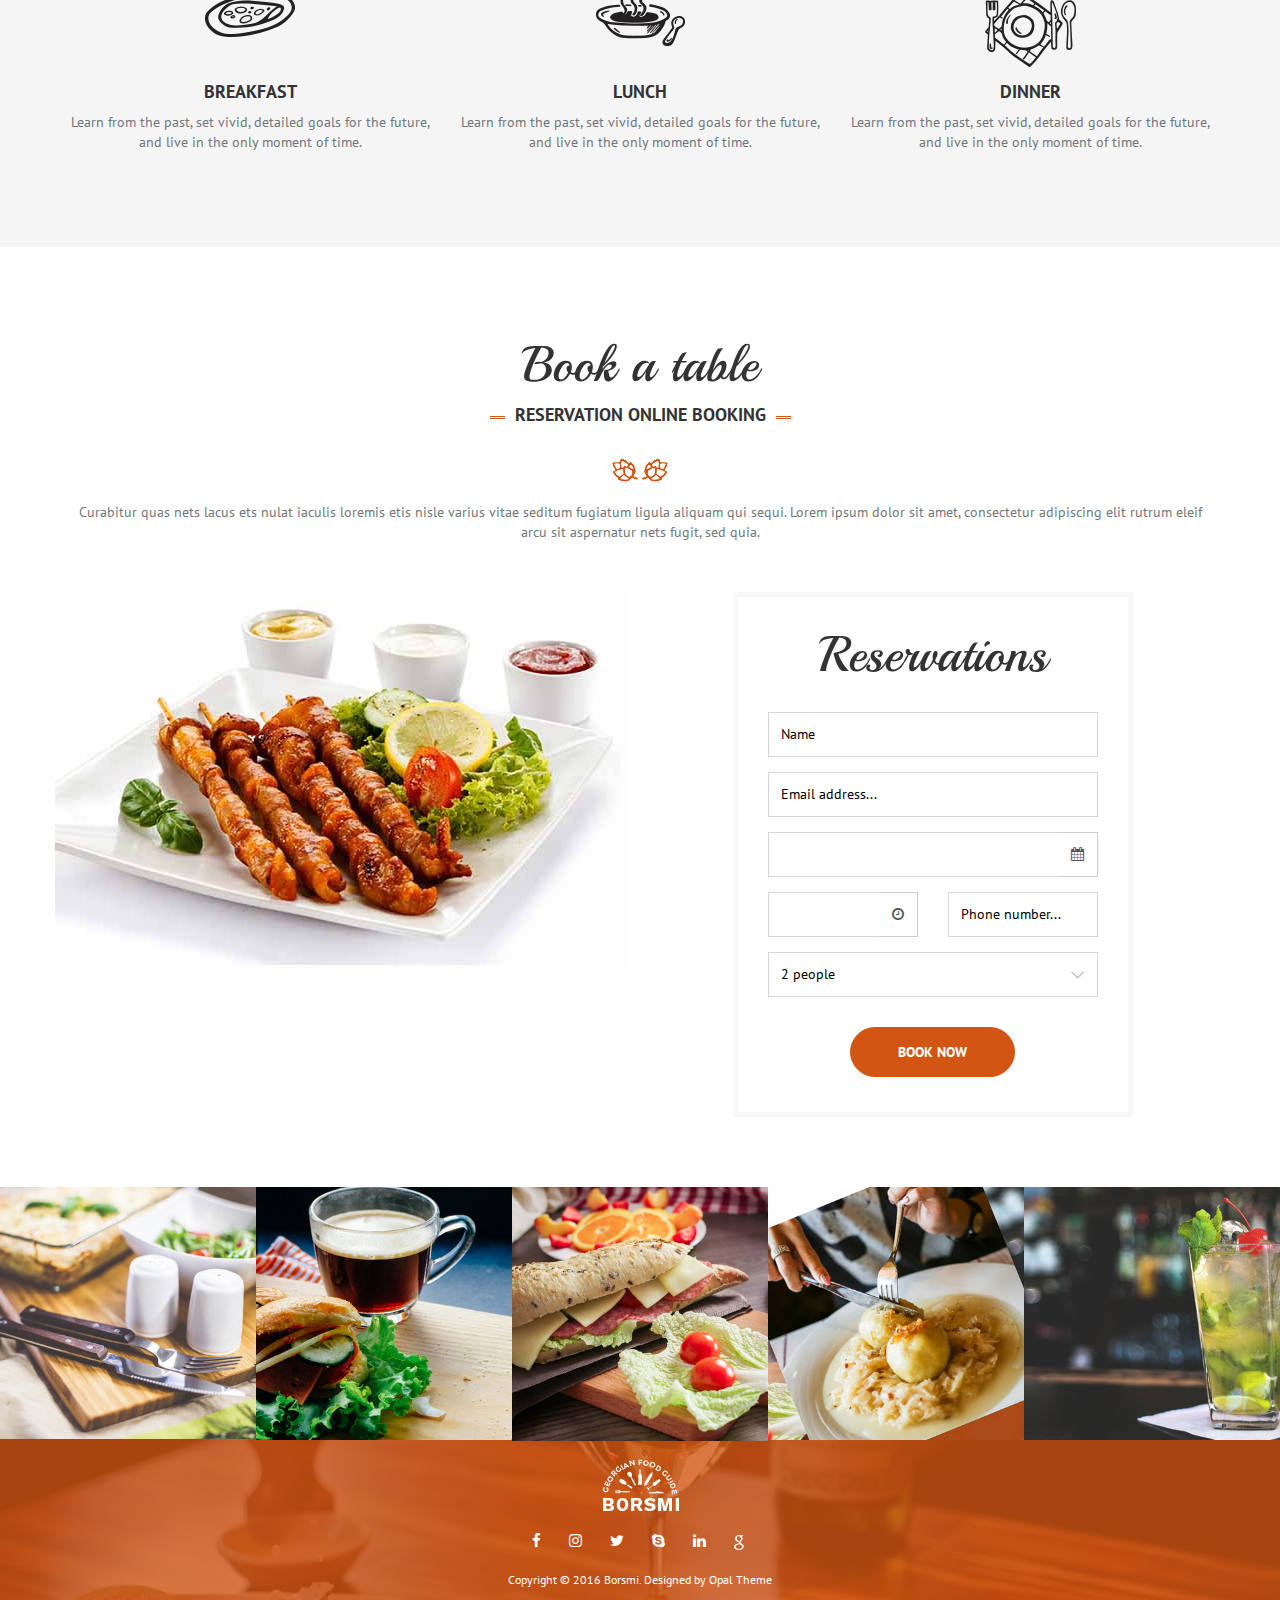
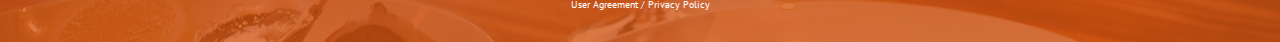
==== commit 838e7c46: "Shop product cart" ====
--- a/restaurant-Jovana/public_html/index.html
+++ b/restaurant-Jovana/public_html/index.html
@@ -167,7 +167,7 @@
                                         <p class="date">April 28, 2015    In Cook, Lunch</p>
                                         <a href="#" class="btn btn-default">Banana</a> <a class="btn btn-default" href="#">Tea</a>
                                         <div class=" social clearfix">
-                                            <p class="pull-left"><a href="#">Save <span class="fa fa-heart-o"> </span></a></p>
+                                            <p class="pull-left"><a class="favorite" href="#">Save <span class="fa fa-heart-o"> </span></a></p>
                                             <ul class="list-inline pull-right">
                                                 <li><a href="#"><span class="fa fa-pinterest"></span></a></li>
                                                 <li><a href="#"><span class="fa fa-facebook"></span></a></li>
@@ -183,7 +183,7 @@
                                         <p class="date">April 28, 2015    In Cook, Lunch</p>
                                         <a href="#" class="btn btn-default">Banana</a> <a class="btn btn-default" href="#">Tea</a>
                                         <div class=" social clearfix">
-                                            <p class="pull-left"><a href="#">Save <span class="fa fa-heart-o"> </span></a></p>
+                                            <p class="pull-left"><a class="favorite" href="#">Save <span class="fa fa-heart-o"> </span></a></p>
                                             <ul class="list-inline pull-right">
                                                 <li><a href="#"><span class="fa fa-pinterest"></span></a></li>
                                                 <li><a href="#"><span class="fa fa-facebook"></span></a></li>
@@ -198,7 +198,7 @@
                                         <p class="date">April 28, 2015    In Cook, Lunch</p>
                                         <a href="#" class="btn btn-default">Banana</a> <a class="btn btn-default" href="#">Tea</a>
                                         <div class=" social clearfix">
-                                            <p class="pull-left"><a href="#">Save <span class="fa fa-heart-o"> </span></a></p>
+                                            <p class="pull-left"><a class="favorite" href="#">Save <span class="fa fa-heart-o"> </span></a></p>
                                             <ul class="list-inline pull-right">
                                                 <li><a href="#"><span class="fa fa-pinterest"></span></a></li>
                                                 <li><a href="#"><span class="fa fa-facebook"></span></a></li>
@@ -213,7 +213,7 @@
                                         <p class="date">April 28, 2015    In Cook, Lunch</p>
                                         <a href="#" class="btn btn-default">Banana</a> <a class="btn btn-default" href="#">Tea</a>
                                         <div class=" social clearfix">
-                                            <p class="pull-left"><a href="#">Save <span class="fa fa-heart-o"> </span></a></p>
+                                            <p class="pull-left"><a class="favorite" href="#">Save <span class="fa fa-heart-o"> </span></a></p>
                                             <ul class="list-inline pull-right">
                                                 <li><a href="#"><span class="fa fa-pinterest"></span></a></li>
                                                 <li><a href="#"><span class="fa fa-facebook"></span></a></li>
@@ -229,7 +229,7 @@
                                         <p class="date">April 28, 2015    In Cook, Lunch</p>
                                         <a href="#" class="btn btn-default">Banana</a> <a class="btn btn-default" href="#">Tea</a>
                                         <div class=" social clearfix">
-                                            <p class="pull-left"><a href="#">Save <span class="fa fa-heart-o"> </span></a></p>
+                                            <p class="pull-left"><a class="favorite" href="#">Save <span class="fa fa-heart-o"> </span></a></p>
                                             <ul class="list-inline pull-right">
                                                 <li><a href="#"><span class="fa fa-pinterest"></span></a></li>
                                                 <li><a href="#"><span class="fa fa-facebook"></span></a></li>
@@ -244,7 +244,7 @@
                                         <p class="date">April 28, 2015    In Cook, Lunch</p>
                                         <a href="#" class="btn btn-default">Banana</a> <a class="btn btn-default" href="#">Tea</a>
                                         <div class=" social clearfix">
-                                            <p class="pull-left"><a href="#">Save <span class="fa fa-heart-o"> </span></a></p>
+                                            <p class="pull-left"><a class="favorite" href="#">Save <span class="fa fa-heart-o"> </span></a></p>
                                             <ul class="list-inline pull-right">
                                                 <li><a href="#"><span class="fa fa-pinterest"></span></a></li>
                                                 <li><a href="#"><span class="fa fa-facebook"></span></a></li>
@@ -259,7 +259,7 @@
                                         <p class="date">April 28, 2015    In Cook, Lunch</p>
                                         <a href="#" class="btn btn-default">Banana</a> <a class="btn btn-default" href="#">Tea</a>
                                         <div class=" social clearfix">
-                                            <p class="pull-left"><a href="#">Save <span class="fa fa-heart-o"> </span></a></p>
+                                            <p class="pull-left"><a class="favorite" href="#">Save <span class="fa fa-heart-o"> </span></a></p>
                                             <ul class="list-inline pull-right">
                                                 <li><a href="#"><span class="fa fa-pinterest"></span></a></li>
                                                 <li><a href="#"><span class="fa fa-facebook"></span></a></li>
@@ -274,7 +274,7 @@
                                         <p class="date">April 28, 2015    In Cook, Lunch</p>
                                         <a href="#" class="btn btn-default">Banana</a> <a class="btn btn-default" href="#">Tea</a>
                                         <div class=" social clearfix">
-                                            <p class="pull-left"><a href="#">Save <span class="fa fa-heart-o"> </span></a></p>
+                                            <p class="pull-left"><a class="favorite" href="#">Save <span class="fa fa-heart-o"> </span></a></p>
                                             <ul class="list-inline pull-right">
                                                 <li><a href="#"><span class="fa fa-pinterest"></span></a></li>
                                                 <li><a href="#"><span class="fa fa-facebook"></span></a></li>
@@ -293,7 +293,7 @@
                                         <p class="date">April 28, 2015    In Cook, Lunch</p>
                                         <a href="#" class="btn btn-default">Banana</a> <a class="btn btn-default" href="#">Tea</a>
                                         <div class=" social clearfix">
-                                            <p class="pull-left"><a href="#">Save <span class="fa fa-heart-o"> </span></a></p>
+                                            <p class="pull-left"><a class="favorite" href="#">Save <span class="fa fa-heart-o"> </span></a></p>
                                             <ul class="list-inline pull-right">
                                                 <li><a href="#"><span class="fa fa-pinterest"></span></a></li>
                                                 <li><a href="#"><span class="fa fa-facebook"></span></a></li>
@@ -309,7 +309,7 @@
                                         <p class="date">April 28, 2015    In Cook, Lunch</p>
                                         <a href="#" class="btn btn-default">Banana</a> <a class="btn btn-default" href="#">Tea</a>
                                         <div class=" social clearfix">
-                                            <p class="pull-left"><a href="#">Save <span class="fa fa-heart-o"> </span></a></p>
+                                            <p class="pull-left"><a class="favorite" href="#">Save <span class="fa fa-heart-o"> </span></a></p>
                                             <ul class="list-inline pull-right">
                                                 <li><a href="#"><span class="fa fa-pinterest"></span></a></li>
                                                 <li><a href="#"><span class="fa fa-facebook"></span></a></li>
@@ -324,7 +324,7 @@
                                         <p class="date">April 28, 2015    In Cook, Lunch</p>
                                         <a href="#" class="btn btn-default">Banana</a> <a class="btn btn-default" href="#">Tea</a>
                                         <div class=" social clearfix">
-                                            <p class="pull-left"><a href="#">Save <span class="fa fa-heart-o"> </span></a></p>
+                                            <p class="pull-left"><a class="favorite" href="#">Save <span class="fa fa-heart-o"> </span></a></p>
                                             <ul class="list-inline pull-right">
                                                 <li><a href="#"><span class="fa fa-pinterest"></span></a></li>
                                                 <li><a href="#"><span class="fa fa-facebook"></span></a></li>
@@ -339,7 +339,7 @@
                                         <p class="date">April 28, 2015    In Cook, Lunch</p>
                                         <a href="#" class="btn btn-default">Banana</a> <a class="btn btn-default" href="#">Tea</a>
                                         <div class=" social clearfix">
-                                            <p class="pull-left"><a href="#">Save <span class="fa fa-heart-o"> </span></a></p>
+                                            <p class="pull-left"><a class="favorite" href="#">Save <span class="fa fa-heart-o"> </span></a></p>
                                             <ul class="list-inline pull-right">
                                                 <li><a href="#"><span class="fa fa-pinterest"></span></a></li>
                                                 <li><a href="#"><span class="fa fa-facebook"></span></a></li>
@@ -354,7 +354,7 @@
                                         <p class="date">April 28, 2015    In Cook, Lunch</p>
                                         <a href="#" class="btn btn-default">Banana</a> <a class="btn btn-default" href="#">Tea</a>
                                         <div class=" social clearfix">
-                                            <p class="pull-left"><a href="#">Save <span class="fa fa-heart-o"> </span></a></p>
+                                            <p class="pull-left"><a class="favorite" href="#">Save <span class="fa fa-heart-o"> </span></a></p>
                                             <ul class="list-inline pull-right">
                                                 <li><a href="#"><span class="fa fa-pinterest"></span></a></li>
                                                 <li><a href="#"><span class="fa fa-facebook"></span></a></li>
@@ -369,7 +369,7 @@
                                         <p class="date">April 28, 2015    In Cook, Lunch</p>
                                         <a href="#" class="btn btn-default">Banana</a> <a class="btn btn-default" href="#">Tea</a>
                                         <div class=" social clearfix">
-                                            <p class="pull-left"><a href="#">Save <span class="fa fa-heart-o"> </span></a></p>
+                                            <p class="pull-left"><a class="favorite" href="#">Save <span class="fa fa-heart-o"> </span></a></p>
                                             <ul class="list-inline pull-right">
                                                 <li><a href="#"><span class="fa fa-pinterest"></span></a></li>
                                                 <li><a href="#"><span class="fa fa-facebook"></span></a></li>
@@ -384,7 +384,7 @@
                                         <p class="date">April 28, 2015    In Cook, Lunch</p>
                                         <a href="#" class="btn btn-default">Banana</a> <a class="btn btn-default" href="#">Tea</a>
                                         <div class=" social clearfix">
-                                            <p class="pull-left"><a href="#">Save <span class="fa fa-heart-o"> </span></a></p>
+                                            <p class="pull-left"><a class="favorite" href="#">Save <span class="fa fa-heart-o"> </span></a></p>
                                             <ul class="list-inline pull-right">
                                                 <li><a href="#"><span class="fa fa-pinterest"></span></a></li>
                                                 <li><a href="#"><span class="fa fa-facebook"></span></a></li>
@@ -399,7 +399,7 @@
                                         <p class="date">April 28, 2015    In Cook, Lunch</p>
                                         <a href="#" class="btn btn-default">Banana</a> <a class="btn btn-default" href="#">Tea</a>
                                         <div class=" social clearfix">
-                                            <p class="pull-left"><a href="#">Save <span class="fa fa-heart-o"> </span></a></p>
+                                            <p class="pull-left"><a class="favorite" href="#">Save <span class="fa fa-heart-o"> </span></a></p>
                                             <ul class="list-inline pull-right">
                                                 <li><a href="#"><span class="fa fa-pinterest"></span></a></li>
                                                 <li><a href="#"><span class="fa fa-facebook"></span></a></li>
@@ -419,7 +419,7 @@
                                         <p class="date">April 28, 2015    In Cook, Lunch</p>
                                         <a href="#" class="btn btn-default">Banana</a> <a class="btn btn-default" href="#">Tea</a>
                                         <div class=" social clearfix">
-                                            <p class="pull-left"><a href="#">Save <span class="fa fa-heart-o"> </span></a></p>
+                                            <p class="pull-left"><a class="favorite" href="#">Save <span class="fa fa-heart-o"> </span></a></p>
                                             <ul class="list-inline pull-right">
                                                 <li><a href="#"><span class="fa fa-pinterest"></span></a></li>
                                                 <li><a href="#"><span class="fa fa-facebook"></span></a></li>
@@ -434,7 +434,7 @@
                                         <p class="date">April 28, 2015    In Cook, Lunch</p>
                                         <a href="#" class="btn btn-default">Banana</a> <a class="btn btn-default" href="#">Tea</a>
                                         <div class=" social clearfix">
-                                            <p class="pull-left"><a href="#">Save <span class="fa fa-heart-o"> </span></a></p>
+                                            <p class="pull-left"><a class="favorite" href="#">Save <span class="fa fa-heart-o"> </span></a></p>
                                             <ul class="list-inline pull-right">
                                                 <li><a href="#"><span class="fa fa-pinterest"></span></a></li>
                                                 <li><a href="#"><span class="fa fa-facebook"></span></a></li>
@@ -449,7 +449,7 @@
                                         <p class="date">April 28, 2015    In Cook, Lunch</p>
                                         <a href="#" class="btn btn-default">Banana</a> <a class="btn btn-default" href="#">Tea</a>
                                         <div class=" social clearfix">
-                                            <p class="pull-left"><a href="#">Save <span class="fa fa-heart-o"> </span></a></p>
+                                            <p class="pull-left"><a class="favorite" href="#">Save <span class="fa fa-heart-o"> </span></a></p>
                                             <ul class="list-inline pull-right">
                                                 <li><a href="#"><span class="fa fa-pinterest"></span></a></li>
                                                 <li><a href="#"><span class="fa fa-facebook"></span></a></li>
@@ -464,7 +464,7 @@
                                         <p class="date">April 28, 2015    In Cook, Lunch</p>
                                         <a href="#" class="btn btn-default">Banana</a> <a class="btn btn-default" href="#">Tea</a>
                                         <div class=" social clearfix">
-                                            <p class="pull-left"><a href="#">Save <span class="fa fa-heart-o"> </span></a></p>
+                                            <p class="pull-left"><a class="favorite" href="#">Save <span class="fa fa-heart-o"> </span></a></p>
                                             <ul class="list-inline pull-right">
                                                 <li><a href="#"><span class="fa fa-pinterest"></span></a></li>
                                                 <li><a href="#"><span class="fa fa-facebook"></span></a></li>
@@ -479,7 +479,7 @@
                                         <p class="date">April 28, 2015    In Cook, Lunch</p>
                                         <a href="#" class="btn btn-default">Banana</a> <a class="btn btn-default" href="#">Tea</a>
                                         <div class=" social clearfix">
-                                            <p class="pull-left"><a href="#">Save <span class="fa fa-heart-o"> </span></a></p>
+                                            <p class="pull-left"><a class="favorite" href="#">Save <span class="fa fa-heart-o"> </span></a></p>
                                             <ul class="list-inline pull-right">
                                                 <li><a href="#"><span class="fa fa-pinterest"></span></a></li>
                                                 <li><a href="#"><span class="fa fa-facebook"></span></a></li>
@@ -494,7 +494,7 @@
                                         <p class="date">April 28, 2015    In Cook, Lunch</p>
                                         <a href="#" class="btn btn-default">Banana</a> <a class="btn btn-default" href="#">Tea</a>
                                         <div class=" social clearfix">
-                                            <p class="pull-left"><a href="#">Save <span class="fa fa-heart-o"> </span></a></p>
+                                            <p class="pull-left"><a class="favorite" href="#">Save <span class="fa fa-heart-o"> </span></a></p>
                                             <ul class="list-inline pull-right">
                                                 <li><a href="#"><span class="fa fa-pinterest"></span></a></li>
                                                 <li><a href="#"><span class="fa fa-facebook"></span></a></li>
@@ -509,7 +509,7 @@
                                         <p class="date">April 28, 2015    In Cook, Lunch</p>
                                         <a href="#" class="btn btn-default">Banana</a> <a class="btn btn-default" href="#">Tea</a>
                                         <div class=" social clearfix">
-                                            <p class="pull-left"><a href="#">Save <span class="fa fa-heart-o"> </span></a></p>
+                                            <p class="pull-left"><a class="favorite" href="#">Save <span class="fa fa-heart-o"> </span></a></p>
                                             <ul class="list-inline pull-right">
                                                 <li><a href="#"><span class="fa fa-pinterest"></span></a></li>
                                                 <li><a href="#"><span class="fa fa-facebook"></span></a></li>
@@ -524,7 +524,7 @@
                                         <p class="date">April 28, 2015    In Cook, Lunch</p>
                                         <a href="#" class="btn btn-default">Banana</a> <a class="btn btn-default" href="#">Tea</a>
                                         <div class=" social clearfix">
-                                            <p class="pull-left"><a href="#">Save <span class="fa fa-heart-o"> </span></a></p>
+                                            <p class="pull-left"><a class="favorite" href="#">Save <span class="fa fa-heart-o"> </span></a></p>
                                             <ul class="list-inline pull-right">
                                                 <li><a href="#"><span class="fa fa-pinterest"></span></a></li>
                                                 <li><a href="#"><span class="fa fa-facebook"></span></a></li>
@@ -543,7 +543,7 @@
                                         <p class="date">April 28, 2015    In Cook, Lunch</p>
                                         <a href="#" class="btn btn-default">Banana</a> <a class="btn btn-default" href="#">Tea</a>
                                         <div class=" social clearfix">
-                                            <p class="pull-left"><a href="#">Save <span class="fa fa-heart-o"> </span></a></p>
+                                            <p class="pull-left"><a class="favorite" href="#">Save <span class="fa fa-heart-o"> </span></a></p>
                                             <ul class="list-inline pull-right">
                                                 <li><a href="#"><span class="fa fa-pinterest"></span></a></li>
                                                 <li><a href="#"><span class="fa fa-facebook"></span></a></li>
@@ -558,7 +558,7 @@
                                         <p class="date">April 28, 2015    In Cook, Lunch</p>
                                         <a href="#" class="btn btn-default">Banana</a> <a class="btn btn-default" href="#">Tea</a>
                                         <div class=" social clearfix">
-                                            <p class="pull-left"><a href="#">Save <span class="fa fa-heart-o"> </span></a></p>
+                                            <p class="pull-left"><a class="favorite" href="#">Save <span class="fa fa-heart-o"> </span></a></p>
                                             <ul class="list-inline pull-right">
                                                 <li><a href="#"><span class="fa fa-pinterest"></span></a></li>
                                                 <li><a href="#"><span class="fa fa-facebook"></span></a></li>
@@ -573,7 +573,7 @@
                                         <p class="date">April 28, 2015    In Cook, Lunch</p>
                                         <a href="#" class="btn btn-default">Banana</a> <a class="btn btn-default" href="#">Tea</a>
                                         <div class=" social clearfix">
-                                            <p class="pull-left"><a href="#">Save <span class="fa fa-heart-o"> </span></a></p>
+                                            <p class="pull-left"><a class="favorite" href="#">Save <span class="fa fa-heart-o"> </span></a></p>
                                             <ul class="list-inline pull-right">
                                                 <li><a href="#"><span class="fa fa-pinterest"></span></a></li>
                                                 <li><a href="#"><span class="fa fa-facebook"></span></a></li>
@@ -588,7 +588,7 @@
                                         <p class="date">April 28, 2015    In Cook, Lunch</p>
                                         <a href="#" class="btn btn-default">Banana</a> <a class="btn btn-default" href="#">Tea</a>
                                         <div class=" social clearfix">
-                                            <p class="pull-left"><a href="#">Save <span class="fa fa-heart-o"> </span></a></p>
+                                            <p class="pull-left"><a class="favorite" href="#">Save <span class="fa fa-heart-o"> </span></a></p>
                                             <ul class="list-inline pull-right">
                                                 <li><a href="#"><span class="fa fa-pinterest"></span></a></li>
                                                 <li><a href="#"><span class="fa fa-facebook"></span></a></li>
@@ -603,7 +603,7 @@
                                         <p class="date">April 28, 2015    In Cook, Lunch</p>
                                         <a href="#" class="btn btn-default">Banana</a> <a class="btn btn-default" href="#">Tea</a>
                                         <div class=" social clearfix">
-                                            <p class="pull-left"><a href="#">Save <span class="fa fa-heart-o"> </span></a></p>
+                                            <p class="pull-left"><a class="favorite" href="#">Save <span class="fa fa-heart-o"> </span></a></p>
                                             <ul class="list-inline pull-right">
                                                 <li><a href="#"><span class="fa fa-pinterest"></span></a></li>
                                                 <li><a href="#"><span class="fa fa-facebook"></span></a></li>
@@ -618,7 +618,7 @@
                                         <p class="date">April 28, 2015    In Cook, Lunch</p>
                                         <a href="#" class="btn btn-default">Banana</a> <a class="btn btn-default" href="#">Tea</a>
                                         <div class=" social clearfix">
-                                            <p class="pull-left"><a href="#">Save <span class="fa fa-heart-o"> </span></a></p>
+                                            <p class="pull-left"><a class="favorite" href="#">Save <span class="fa fa-heart-o"> </span></a></p>
                                             <ul class="list-inline pull-right">
                                                 <li><a href="#"><span class="fa fa-pinterest"></span></a></li>
                                                 <li><a href="#"><span class="fa fa-facebook"></span></a></li>
@@ -633,7 +633,7 @@
                                         <p class="date">April 28, 2015    In Cook, Lunch</p>
                                         <a href="#" class="btn btn-default">Banana</a> <a class="btn btn-default" href="#">Tea</a>
                                         <div class=" social clearfix">
-                                            <p class="pull-left"><a href="#">Save <span class="fa fa-heart-o"> </span></a></p>
+                                            <p class="pull-left"><a class="favorite" href="#">Save <span class="fa fa-heart-o"> </span></a></p>
                                             <ul class="list-inline pull-right">
                                                 <li><a href="#"><span class="fa fa-pinterest"></span></a></li>
                                                 <li><a href="#"><span class="fa fa-facebook"></span></a></li>
@@ -648,7 +648,7 @@
                                         <p class="date">April 28, 2015    In Cook, Lunch</p>
                                         <a href="#" class="btn btn-default">Banana</a> <a class="btn btn-default" href="#">Tea</a>
                                         <div class=" social clearfix">
-                                            <p class="pull-left"><a href="#">Save <span class="fa fa-heart-o"> </span></a></p>
+                                            <p class="pull-left"><a class="favorite" href="#">Save <span class="fa fa-heart-o"> </span></a></p>
                                             <ul class="list-inline pull-right">
                                                 <li><a href="#"><span class="fa fa-pinterest"></span></a></li>
                                                 <li><a href="#"><span class="fa fa-facebook"></span></a></li>
@@ -667,7 +667,7 @@
                                         <p class="date">April 28, 2015    In Cook, Lunch</p>
                                         <a href="#" class="btn btn-default">Banana</a> <a class="btn btn-default" href="#">Tea</a>
                                         <div class=" social clearfix">
-                                            <p class="pull-left"><a href="#">Save <span class="fa fa-heart-o"> </span></a></p>
+                                            <p class="pull-left"><a class="favorite" href="#">Save <span class="fa fa-heart-o"> </span></a></p>
                                             <ul class="list-inline pull-right">
                                                 <li><a href="#"><span class="fa fa-pinterest"></span></a></li>
                                                 <li><a href="#"><span class="fa fa-facebook"></span></a></li>
@@ -682,7 +682,7 @@
                                         <p class="date">April 28, 2015    In Cook, Lunch</p>
                                         <a href="#" class="btn btn-default">Banana</a> <a class="btn btn-default" href="#">Tea</a>
                                         <div class=" social clearfix">
-                                            <p class="pull-left"><a href="#">Save <span class="fa fa-heart-o"> </span></a></p>
+                                            <p class="pull-left"><a class="favorite" href="#">Save <span class="fa fa-heart-o"> </span></a></p>
                                             <ul class="list-inline pull-right">
                                                 <li><a href="#"><span class="fa fa-pinterest"></span></a></li>
                                                 <li><a href="#"><span class="fa fa-facebook"></span></a></li>
@@ -697,7 +697,7 @@
                                         <p class="date">April 28, 2015    In Cook, Lunch</p>
                                         <a href="#" class="btn btn-default">Banana</a> <a class="btn btn-default" href="#">Tea</a>
                                         <div class=" social clearfix">
-                                            <p class="pull-left"><a href="#">Save <span class="fa fa-heart-o"> </span></a></p>
+                                            <p class="pull-left"><a class="favorite" href="#">Save <span class="fa fa-heart-o"> </span></a></p>
                                             <ul class="list-inline pull-right">
                                                 <li><a href="#"><span class="fa fa-pinterest"></span></a></li>
                                                 <li><a href="#"><span class="fa fa-facebook"></span></a></li>
@@ -712,7 +712,7 @@
                                         <p class="date">April 28, 2015    In Cook, Lunch</p>
                                         <a href="#" class="btn btn-default">Banana</a> <a class="btn btn-default" href="#">Tea</a>
                                         <div class=" social clearfix">
-                                            <p class="pull-left"><a href="#">Save <span class="fa fa-heart-o"> </span></a></p>
+                                            <p class="pull-left"><a class="favorite" href="#">Save <span class="fa fa-heart-o"> </span></a></p>
                                             <ul class="list-inline pull-right">
                                                 <li><a href="#"><span class="fa fa-pinterest"></span></a></li>
                                                 <li><a href="#"><span class="fa fa-facebook"></span></a></li>
@@ -727,7 +727,7 @@
                                         <p class="date">April 28, 2015    In Cook, Lunch</p>
                                         <a href="#" class="btn btn-default">Banana</a> <a class="btn btn-default" href="#">Tea</a>
                                         <div class=" social clearfix">
-                                            <p class="pull-left"><a href="#">Save <span class="fa fa-heart-o"> </span></a></p>
+                                            <p class="pull-left"><a class="favorite" href="#">Save <span class="fa fa-heart-o"> </span></a></p>
                                             <ul class="list-inline pull-right">
                                                 <li><a href="#"><span class="fa fa-pinterest"></span></a></li>
                                                 <li><a href="#"><span class="fa fa-facebook"></span></a></li>
@@ -742,7 +742,7 @@
                                         <p class="date">April 28, 2015    In Cook, Lunch</p>
                                         <a href="#" class="btn btn-default">Banana</a> <a class="btn btn-default" href="#">Tea</a>
                                         <div class=" social clearfix">
-                                            <p class="pull-left"><a href="#">Save <span class="fa fa-heart-o"> </span></a></p>
+                                            <p class="pull-left"><a class="favorite" href="#">Save <span class="fa fa-heart-o"> </span></a></p>
                                             <ul class="list-inline pull-right">
                                                 <li><a href="#"><span class="fa fa-pinterest"></span></a></li>
                                                 <li><a href="#"><span class="fa fa-facebook"></span></a></li>
@@ -757,7 +757,7 @@
                                         <p class="date">April 28, 2015    In Cook, Lunch</p>
                                         <a href="#" class="btn btn-default">Banana</a> <a class="btn btn-default" href="#">Tea</a>
                                         <div class=" social clearfix">
-                                            <p class="pull-left"><a href="#">Save <span class="fa fa-heart-o"> </span></a></p>
+                                            <p class="pull-left"><a class="favorite" href="#">Save <span class="fa fa-heart-o"> </span></a></p>
                                             <ul class="list-inline pull-right">
                                                 <li><a href="#"><span class="fa fa-pinterest"></span></a></li>
                                                 <li><a href="#"><span class="fa fa-facebook"></span></a></li>
@@ -772,7 +772,7 @@
                                         <p class="date">April 28, 2015    In Cook, Lunch</p>
                                         <a href="#" class="btn btn-default">Banana</a> <a class="btn btn-default" href="#">Tea</a>
                                         <div class=" social clearfix">
-                                            <p class="pull-left"><a href="#">Save <span class="fa fa-heart-o"> </span></a></p>
+                                            <p class="pull-left"><a class="favorite" href="#">Save <span class="fa fa-heart-o"> </span></a></p>
                                             <ul class="list-inline pull-right">
                                                 <li><a href="#"><span class="fa fa-pinterest"></span></a></li>
                                                 <li><a href="#"><span class="fa fa-facebook"></span></a></li>
@@ -783,19 +783,15 @@
                             </div>
                         </div>
                     </div>
-
                 </div>
             </section>
 
             <section class="testimonials" style="background-image: url('img/background.jpg')">
                 <div class='transparent-color text-center' style='background-color: rgba(0,0,0,.5)'>
-
                     <h2>What The People Are Saying</h2>
                     <p class='text-uppercase line'>testimonials for our wonderfull customers</p>
                     <img src="img/shape.png" alt=""/>
-
                     <div class="people-slide">
-
                         <div class="people text-center">
                             <figure><img class="img-responsive" src="img/chef1.jpg" alt=""/></figure>
                             <h5 class='text-uppercase'>william carte</h5>
@@ -804,7 +800,6 @@
                                 easily redo my two little monsters at any time of the year
                             </p>
                         </div>
-
                         <div class="people text-center">
                             <figure><img class="img-responsive" src="img/chef1.jpg" alt=""/></figure>
                             <h5 class='text-uppercase'>william carte</h5>
@@ -813,7 +808,6 @@
                                 easily redo my two little monsters at any time of the year
                             </p>
                         </div>
-
                         <div class="people text-center">
                             <figure><img class="img-responsive" src="img/chef1.jpg" alt=""/></figure>
                             <h5 class='text-uppercase'>william carte</h5>
@@ -823,8 +817,6 @@
                             </p>
                         </div>
                     </div>
-
-
                     <figure class='quote'><img src="img/quote.png" alt=""/></figure>
                 </div>
             </section>
@@ -966,9 +958,9 @@
                                     <div class="row">
                                         <div class="col-sm-6">
                                             <div class="form-group">
-                                                <div class="input-group date form_time" data-date="" data-date-format="dd MM yyyy" data-link-field="dtp_input2" data-link-format="yyyy-mm-dd">
+                                                <div class="input-group date form_time" data-date="" data-date-format="hh:ii" data-link-field="dtp_input3" data-link-format="hh:ii">
                                                     <input class="form-control" size="16" type="text" value="" readonly>
-                                                    <span class="input-group-addon"><span class="fa fa-angle-down"></span></span>
+                                                    <span class="input-group-addon"><span class="fa fa-clock-o"></span></span>
                                                 </div>
                                             </div>
                                         </div>
--- a/restaurant-Jovana/public_html/css/style.css
+++ b/restaurant-Jovana/public_html/css/style.css
@@ -655,7 +655,7 @@
     float: left;
     width:20%;
     overflow: hidden;
-    margin-bottom: -1px;
+    margin-bottom: -2px;
 }
 .pictures a:hover img{
     transition: 1s linear;
@@ -1154,7 +1154,7 @@
     position: absolute;
     right: 0;
 }
-.blog .next a.btn{
+.next a.btn{
     border-radius: 50%;
 }
 .blog .next .fa{
@@ -1255,6 +1255,9 @@
     margin-left:5px;
 }
 /*  shop_list.html psge style ---*/
+.fa-heart{
+    color:#d25513;
+}
 .shop-list{
     padding: 30px 0;
 }
@@ -1265,6 +1268,9 @@
 }
 .shop-list .form-group{
     text-align: right;
+}
+.shop-list select.form-control {
+    color: #929292;
 }
 .shop-list .product article{
     border:1px solid #ecebe7;
@@ -1297,6 +1303,12 @@
     margin-top: 20px;
     padding: 10px 0 5px;
 }
+.shop-list .product ul a{
+    color:#929292;
+}
+.shop-list .aside article{
+    padding: 5px 15px;
+}
 input[type=range] {
     -webkit-appearance: none; /* Hides the slider so that custom slider can be made */
     width: 100%; /* Specific width is required for Firefox. */
@@ -1306,20 +1318,17 @@
 input[type=range]::-webkit-slider-thumb {
     -webkit-appearance: none;
 }
-
 input[type=range]:focus {
     outline: none; /* Removes the blue border. You should probably do some kind of focus styling for accessibility reasons though. */
 }
 input[type=range]::-ms-track {
     width: 100%;
     cursor: pointer;
-
     /* Hides the slider so custom styles can be added */
     background: transparent; 
     border-color: transparent;
     color: transparent;
 }
-
 input[type=range]::-webkit-slider-thumb {
     -webkit-appearance: none;
     border: 1px solid #d25513;
@@ -1329,9 +1338,7 @@
     background: #fff;
     cursor: pointer;
     margin-top: -14px; /* You need to specify a margin in Chrome, but in Firefox and IE it is automatic */
-
-}
-
+}
 /* All the same stuff for Firefox */
 input[type=range]::-moz-range-thumb {
 
@@ -1342,7 +1349,6 @@
     background: #fff;
     cursor: pointer;
 }
-
 /* All the same stuff for IE */
 input[type=range]::-ms-thumb {
 
@@ -1353,46 +1359,147 @@
     background: #fff;
     cursor: pointer;
 }
-
-
-
-
-
-
-
-
-
-
-/*.overlay {
-    background:transparent; 
-    position:absolute; 
-    width:100%;
-    height:100%;  your iframe height 
-    top:0;
-    left: 0;
-    z-index: 100;
-
-}
-.map{
-    max-height: 550px;
-}
-.embed-responsive .embed-responsive-item, 
-.embed-responsive iframe, 
-.embed-responsive embed, 
-.embed-responsive object, 
-.embed-responsive video {
+.shop-list .aside .filter{
+    position: relative;
+}
+.shop-list .aside .filter span{
     position: absolute;
-    top: 0;
-    bottom: 0;
-    left: 0;
-    width: 100%;
-    height: 550px;
-    border: 0;
-}*/
-/*.place-card-large {
-    z-index: -1000000;
-    position: absolute;
-    display: none !important;
-}
-*/
-
+    right: 15px;
+    bottom: 30px;
+    font-size: 12px;
+}
+.shop-list .aside .filter a.btn-default {
+    color: #fff;
+    background-color: #d25515;
+    border-color: #d25515;
+}
+.shop-list .aside .filter a.btn{
+    border-radius: 30px;
+    margin-bottom: 20px;
+    font-size: 13px;
+}
+.shop-list .aside .latest figure {
+    max-height: 100%
+}
+.shop-list .aside .latest .rating{
+    margin-bottom: 30px;
+}
+.shop-list .aside .latest .rating .fa{
+    color:#d25515;
+}
+.shop-list .aside .latest .rating span.gray{
+    color:#929292;
+}
+.shop-list .aside .tags {
+    padding: 5px 10px;
+}
+/*------ shop-product.html page style -----*/
+.gallery-slider{
+    padding: 30px 0;
+}
+.gallery-slider h3{
+    margin-top: 0;
+}
+.gallery-slider .review p:first-of-type{
+    display: inline-block;
+    font-size: 11px;
+    color:#d25515;
+}
+.gallery-slider .review .star2color{
+    position: relative;
+    top:-1px;
+    right:2px;
+}
+.gallery-slider .review .old-price{
+    color:#929292;
+    margin-left: 15px;
+}
+.gallery-slider .review .old-price:after{
+    content: '';
+    display: inline-block;
+    position: relative;
+    background: #929292;
+    height: 1px;
+    width:50px;
+    right: 50px;
+    top: -5px;
+}
+.gallery-slider .form-group label{
+    margin-right: 8px;
+}
+
+.gallery-slider .review ul{
+    display: inline-block;
+}
+.gallery-slider .review select.form-control {
+    -webkit-appearance: none;
+    -moz-appearance: none;
+    -ms-appearance: none;
+    appearance: none;
+    background-image: url('style-img/select-arrow.jpg');
+    background-repeat: no-repeat;
+    background-size: contain;
+    background-position: right center;
+    color: #000;
+}
+.gallery-slider .input-group{
+    width: 200px;
+}
+.gallery-slider .input-group button{
+    height: 45px;
+}
+
+
+
+
+.description{
+    padding: 30px 0;
+}
+.description .nav-tabs > li.active > a, 
+.description .nav-tabs > li.active > a:hover, 
+.description .nav-tabs > li.active > a:focus {
+    color: #555;
+    cursor: default;
+    background-color: #f2f2f2;
+    border: 1px solid #f2f2f2;
+    border-bottom-color: transparent;
+    border-radius: 0;
+}
+.description .nav > li > a:hover, .nav > li > a:focus {
+    border-radius: 0;
+    background-color: #f2f2f2;
+}
+.description .nav > li > a {
+    color: #333;
+    font-weight: bold;
+}
+.description .tab-pane{
+    min-height: 320px;
+    padding: 30px 20px 0px;
+
+}
+.description .nav-tabs {
+    border-bottom: none;
+    text-align: center;
+}
+.description .nav-tabs > li {
+    float: none;
+}
+.description .border{
+    border:1px solid #e8e8e6;
+}
+
+#map{
+    
+    -webkit-filter: grayscale(100%); /* Safari 6.0 - 9.0 */
+    filter: grayscale(100%);
+}
+
+
+
+
+
+
+
+
+
--- a/restaurant-Jovana/public_html/css/responsive.css
+++ b/restaurant-Jovana/public_html/css/responsive.css
@@ -147,6 +147,12 @@
         font-weight: bold;
         font-family: 'PT Serif', serif;
         font-size: 20px;
+    }
+    .form-inline .form-control {
+        width: 292px;
+    }
+    .description .nav-tabs > li {
+        float: left;
     }
 
 
@@ -342,6 +348,13 @@
     .aside .tags {
         padding: 5px 15px 30px;
     }
+    .form-inline .form-control {
+        width: 160px;
+    }
+    .description .tab-pane{
+        min-height: 260px;
+
+    }
 
 
 
@@ -381,6 +394,9 @@
     .aside .banner::after {
         transform: rotate(-34deg);
     }
+    .form-inline .form-control {
+        width: 210px;
+    }
 
 
 
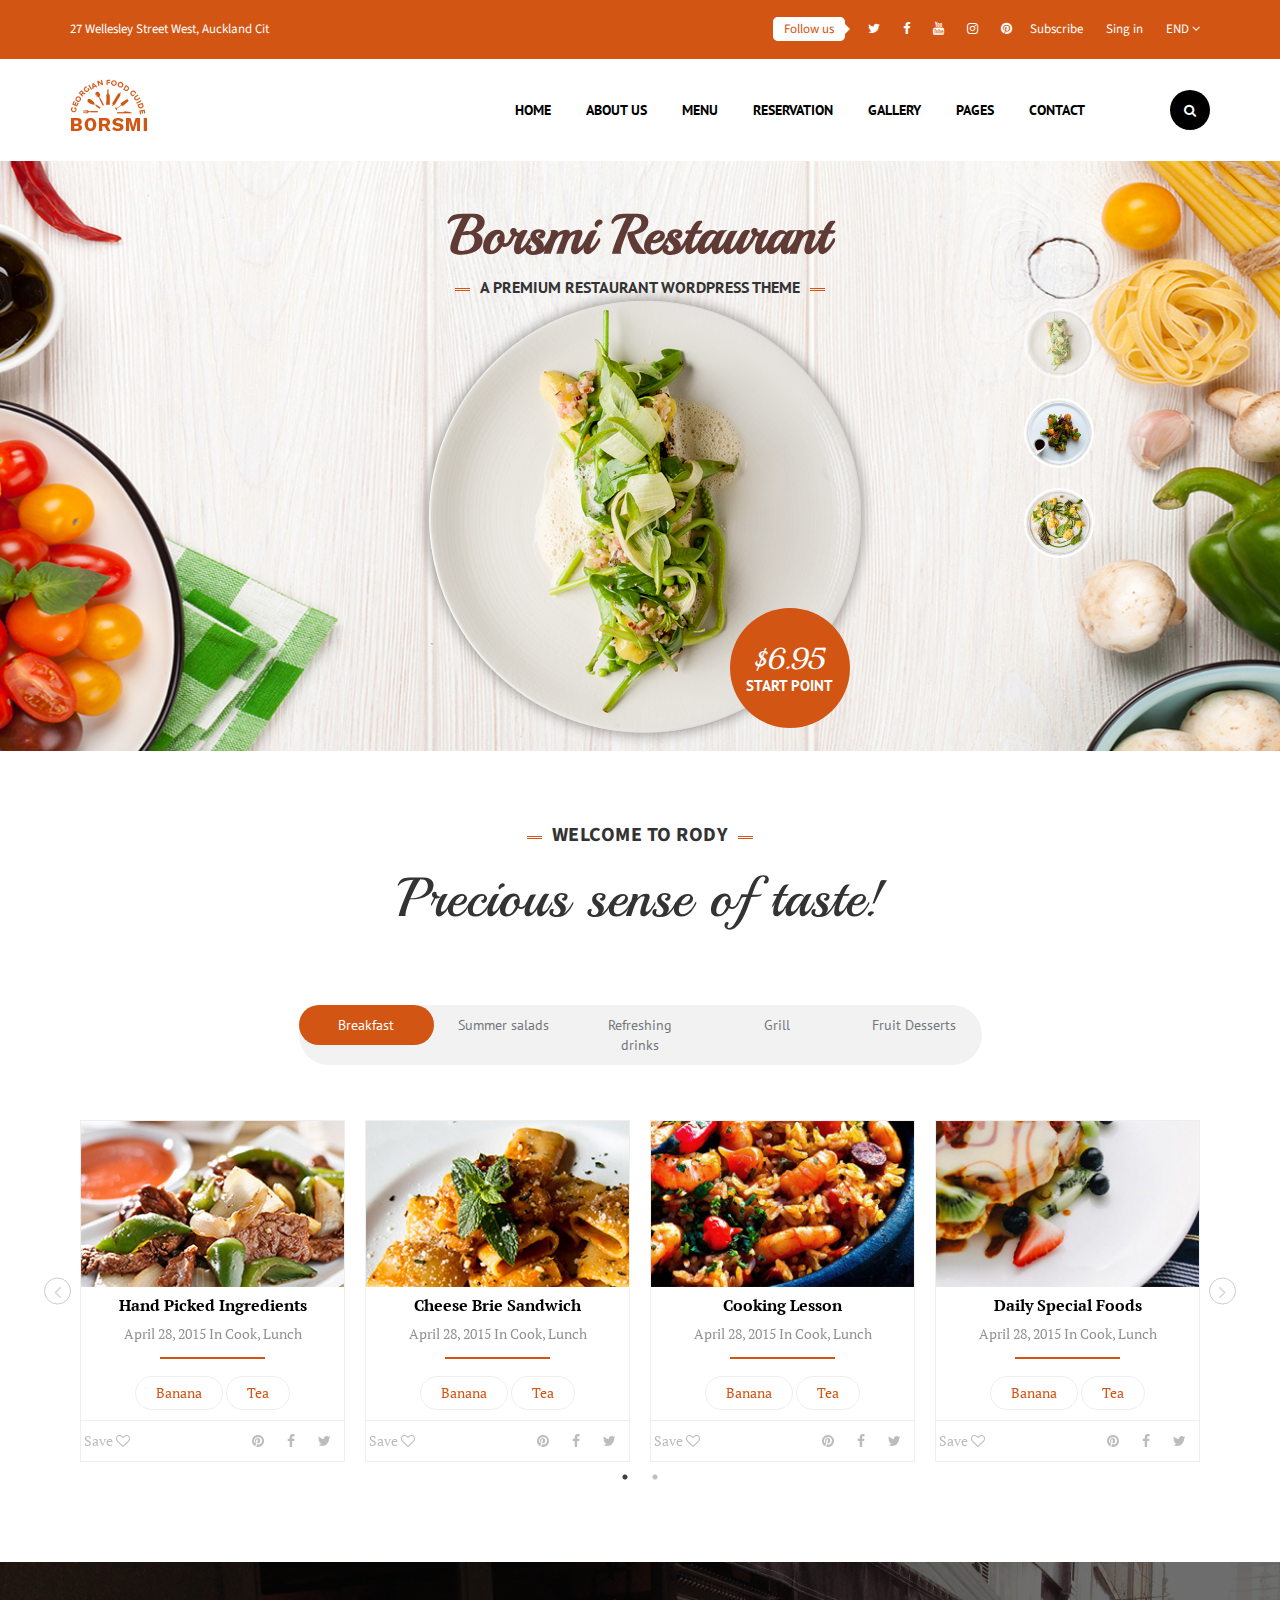
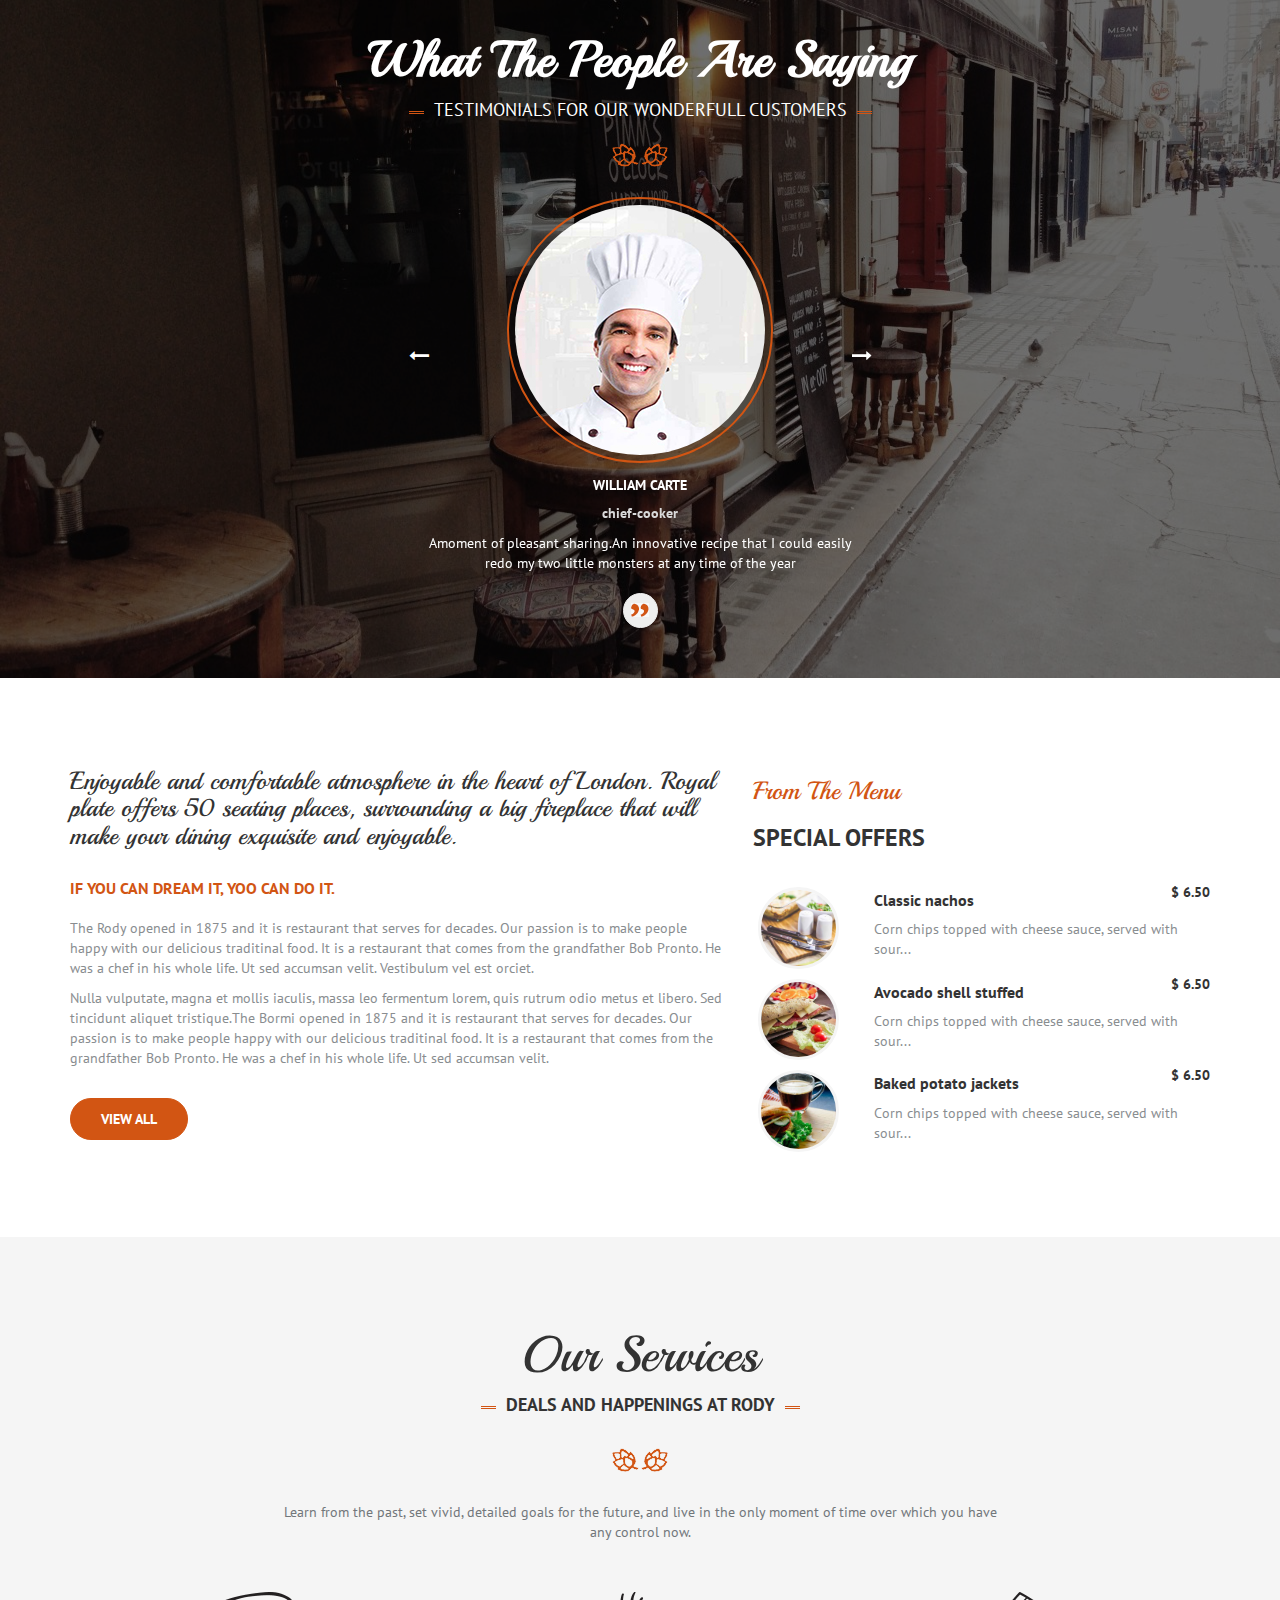
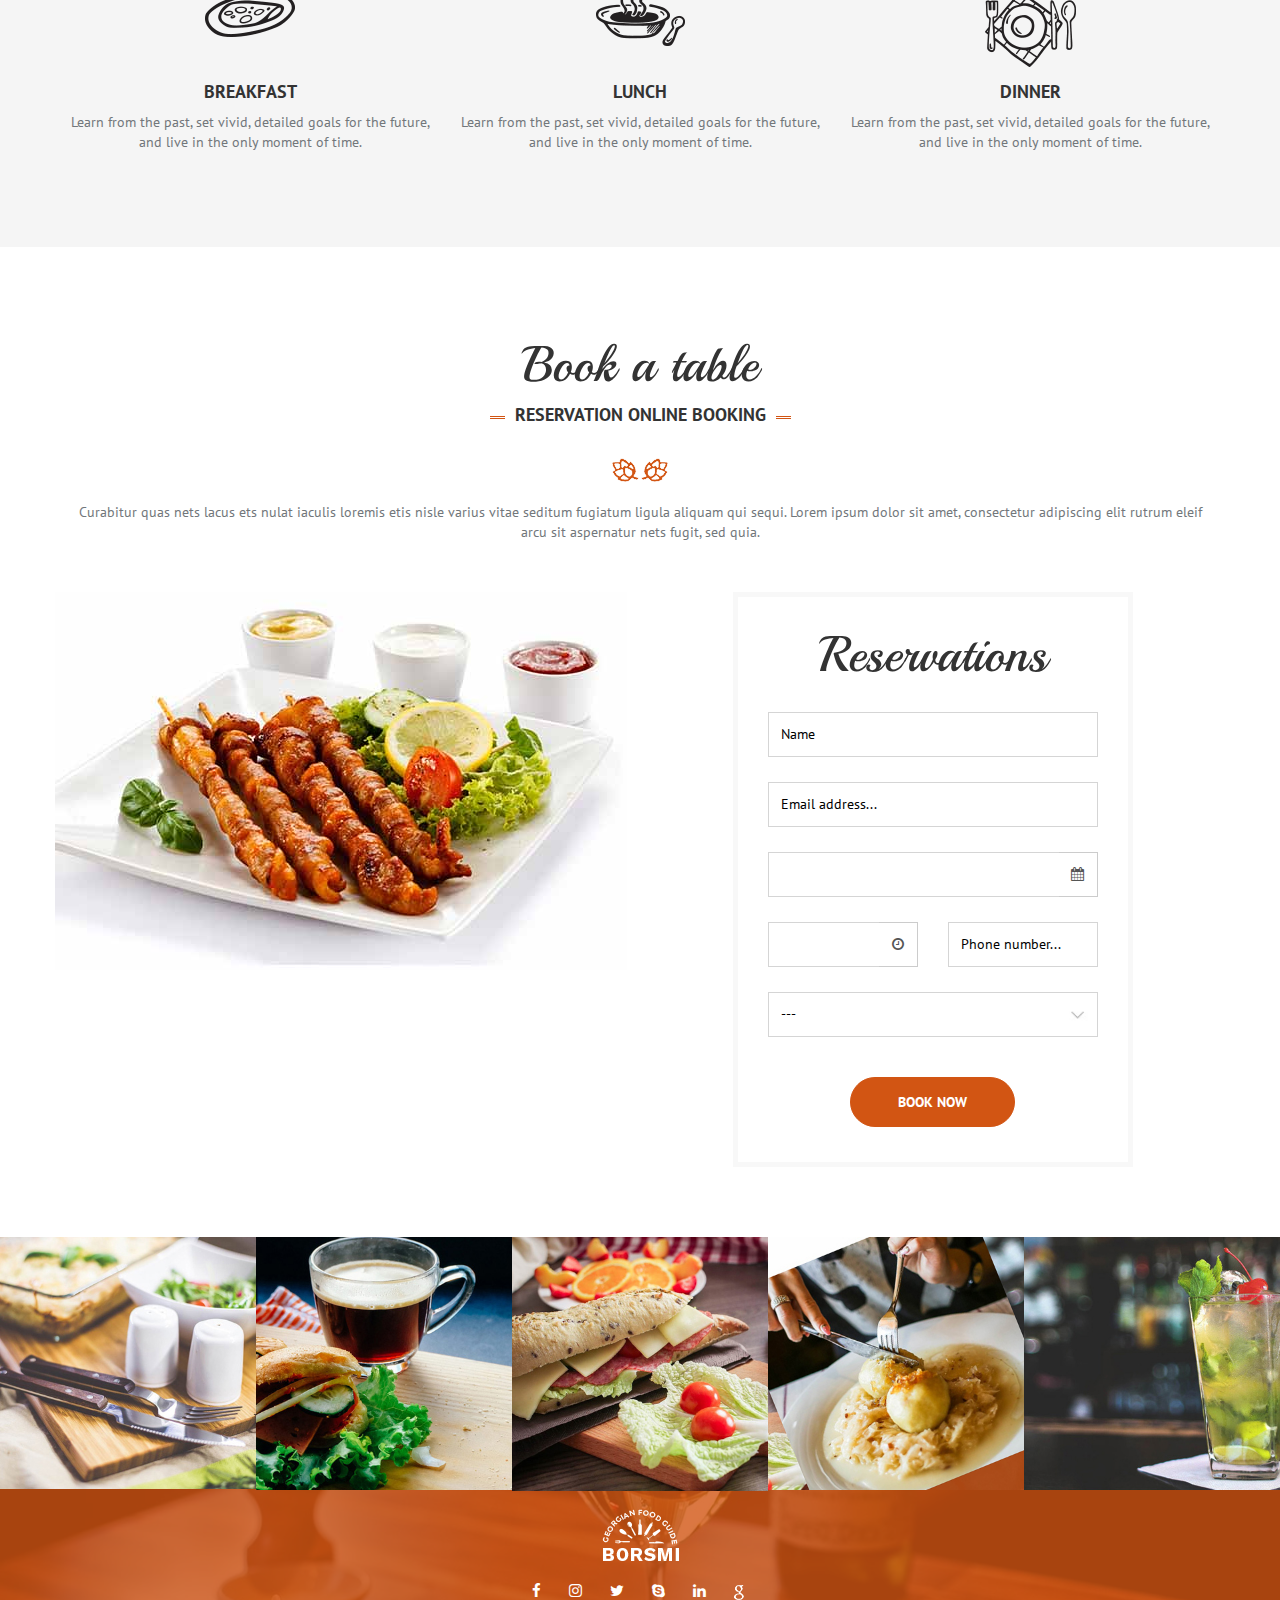
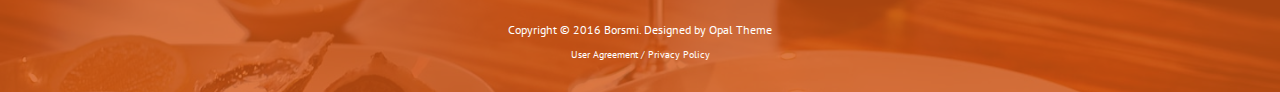
==== commit 841408cd: "blog_details.html strana" ====
--- a/restaurant-Jovana/public_html/index.html
+++ b/restaurant-Jovana/public_html/index.html
@@ -940,43 +940,50 @@
                 <div class='container chef-back' style="background-image: url('img/plate.jpg')">
                     <div class='row'>
                         <div class='col-md-6 col-md-offset-6'>
-                            <form method="get" action="" class="text-center">
+                            <form data-toggle="validator" role="form" method="get" action="" class="text-center">
                                 <fieldset>
                                     <h2>Reservations</h2>
                                     <div class="form-group">
-                                        <input class="form-control" type="text" name="name" value="" placeholder="Name">
+                                        <input class="form-control" type="text" name="name" pattern="^[_A-z0-9]{1,}$" data-minlength="3" maxlength="15"  value="" data-error="Ovo je obavezno polje" placeholder="Name" required="">
+                                        <div class="help-block with-errors"></div>
                                     </div>
                                     <div class="form-group">
-                                        <input class="form-control" type="email" name="email" value="" placeholder="Email address...">
+                                        <input class="form-control" type="email" name="email" data-minlength="5" maxlength="15"  value="" data-error="Ovo je obavezno polje" placeholder="Email address..." required="">
+                                        <div class="help-block with-errors"></div>
                                     </div>
                                     <div class="form-group">
                                         <div class="input-group date form_date" data-date="" data-date-format="dd MM yyyy" data-link-field="dtp_input2" data-link-format="yyyy-mm-dd">
-                                            <input class="form-control" size="16" type="text" value="" readonly>
+                                            <input class="form-control" size="16" type="text" value="" required="">
                                             <span class="input-group-addon"><span class="fa fa-calendar"></span></span>
                                         </div>
+                                        <div class="help-block with-errors"></div>
                                     </div>
                                     <div class="row">
                                         <div class="col-sm-6">
                                             <div class="form-group">
                                                 <div class="input-group date form_time" data-date="" data-date-format="hh:ii" data-link-field="dtp_input3" data-link-format="hh:ii">
-                                                    <input class="form-control" size="16" type="text" value="" readonly>
+                                                    <input class="form-control" size="16" type="text" value="" required="">
                                                     <span class="input-group-addon"><span class="fa fa-clock-o"></span></span>
                                                 </div>
+                                                <div class="help-block with-errors"></div>
                                             </div>
                                         </div>
                                         <div class="col-sm-6">
                                             <div class="form-group">
-                                                <input type="tel" name='phone' class="form-control" value='' placeholder="Phone number...">
+                                                <input type="tel" name='phone' class="form-control" data-minlength="7" maxlength="15"  value="" data-error="Ovo je obavezno polje" placeholder="Phone number..." required="">
+                                                <div class="help-block with-errors"></div>
                                             </div>
                                         </div>
                                     </div>
                                     <div class="form-group">
-                                        <select class="form-control">
-                                            <option>2 people</option>
-                                            <option>3 people</option>
-                                            <option>4 people</option>
-                                            <option>5 people</option>
+                                        <select name="people" class="form-control" required="">
+                                            <option value="">---</option>
+                                            <option value="2people">2 people</option>
+                                            <option value="3people">3 people</option>
+                                            <option value="4people">4 people</option>
+                                            <option value="5people">5 people</option>
                                         </select>
+                                        <div class="help-block with-errors"></div>
                                     </div>
                                     <div class="form-group">
                                         <button type="submit" class="btn btn-default text-uppercase">book now</button>
@@ -1037,6 +1044,7 @@
         <script src="js/slick.min.js" type="text/javascript"></script>
         <script src="js/slider.min.js" type="text/javascript"></script>
         <script src="js/bootstrap-datetimepicker.js" type="text/javascript"></script>
+        <script src="js/validator.js" type="text/javascript"></script>
         <script src="js/main.js" type="text/javascript"></script>
     </body>
 </html>--- a/restaurant-Jovana/public_html/css/style.css
+++ b/restaurant-Jovana/public_html/css/style.css
@@ -1397,9 +1397,7 @@
 .gallery-slider{
     padding: 30px 0;
 }
-.gallery-slider h3{
-    margin-top: 0;
-}
+
 .gallery-slider .review p:first-of-type{
     display: inline-block;
     font-size: 11px;
@@ -1410,19 +1408,19 @@
     top:-1px;
     right:2px;
 }
-.gallery-slider .review .old-price{
+.gallery-slider .review .star2color + span{
+    color:#929292;
+}
+.gallery-slider .review del{
     color:#929292;
     margin-left: 15px;
 }
-.gallery-slider .review .old-price:after{
-    content: '';
-    display: inline-block;
-    position: relative;
-    background: #929292;
-    height: 1px;
-    width:50px;
-    right: 50px;
-    top: -5px;
+.gallery-slider p:nth-of-type(3),
+.gallery-slider p:nth-of-type(4){
+    color:#929292;
+}
+.gallery-slider .form-group{
+    margin: 10px 0 20px;
 }
 .gallery-slider .form-group label{
     margin-right: 8px;
@@ -1442,16 +1440,74 @@
     background-position: right center;
     color: #000;
 }
+.gallery-slider .cart{
+    display:inline-block;
+}
 .gallery-slider .input-group{
-    width: 200px;
+    width: 90px;
 }
 .gallery-slider .input-group button{
-    height: 45px;
-}
-
-
-
-
+    height: 35px;
+    font-size: 18px;
+    color:#929292;
+}
+.gallery-slider .order-quantity .btn{
+    border: none;
+}
+.gallery-slider .btn-default:hover, 
+.gallery-slider .btn-default:focus, 
+.gallery-slider .btn-default.focus, 
+.gallery-slider .btn-default:active, 
+.gallery-slider .btn-default.active, 
+.gallery-slider .open > .dropdown-toggle.btn-default {
+    background-color: transparent;
+    outline: none;
+    box-shadow: none;
+}
+.gallery-slider .quantity{
+    border:none;
+    text-align: center;
+    padding: 0;
+    height: 35px;
+}
+.gallery-slider .order-quantity{
+    border:1px solid #ccc;
+}
+.gallery-slider .order-quantity .form-control:focus{
+    box-shadow: none;
+}
+.gallery-slider .cart + a.btn{
+    position: relative;
+    bottom: 15px;
+    margin: 0 15px;
+    border-radius: 30px;
+    width:150px;
+    background: #d25515;
+    color:#fff;
+    border: 1px solid #d25515;
+    letter-spacing: 1px;
+    font-weight: bold;
+    padding: 7px;
+}
+.social-list ul{
+    margin-left: 15px;
+}
+.social-list span{
+    width: 40px;
+    height: 40px;
+    border: 1px solid #ccc;
+    border-radius: 50%;
+    line-height: 40px;
+    text-align: center;
+    font-size: 15px;
+}
+.social-list a{
+    color: #72777b;
+}
+.social-list li{
+    margin: 0;
+    padding: 0;
+}
 .description{
     padding: 30px 0;
 }
@@ -1465,7 +1521,8 @@
     border-bottom-color: transparent;
     border-radius: 0;
 }
-.description .nav > li > a:hover, .nav > li > a:focus {
+.description .nav > li > a:hover, 
+.description .nav > li > a:focus {
     border-radius: 0;
     background-color: #f2f2f2;
 }
@@ -1478,6 +1535,9 @@
     padding: 30px 20px 0px;
 
 }
+.description .tab-pane p{
+    color:#929292;
+}
 .description .nav-tabs {
     border-bottom: none;
     text-align: center;
@@ -1488,18 +1548,95 @@
 .description .border{
     border:1px solid #e8e8e6;
 }
+.description h4{
+    font-family: 'Playball', cursive;
+    color:#333;
+    font-size: 22px;
+}
+.related h3{
+    font-family: 'Playball', cursive;
+    margin-bottom: 30px;
+    font-size: 35px;
+}
+/*----- blog_details.html page style-----*/
+.media{
+    border: 1px solid #e8e7e4;
+    padding: 20px 30px 0;
+    color:#72777b;
+}
+.media h2,
+.media h3{
+    color:#333;
+    font-weight: bold;
+    font-family: 'PT Serif', serif;
+}
+.media p.comment{
+    border: 1px solid #e8e7e4;
+    padding: 10px 0;
+}
+.media p span{
+    margin: 0 6px;
+}
+.media img{
+    margin-bottom: 20px;
+}
+blockquote {
+    border-left: 5px solid #d25515;
+    background: #f5f5f5;
+    color:#333;
+    padding: 25px;
+    font-family: 'Playball', cursive;
+}
+
+.media .links{
+    border-bottom: 1px solid #e8e7e4;
+    padding: 20px 0;
+    border-top: 1px solid #e8e7e4;
+}
+.media .tags{
+    position: relative;
+    top:10px;
+}
+.media .tags li a{
+    color:#929292;
+}
+.left{
+    border-right: 1px solid #e8e7e4;
+    height: 100px;
+    padding: 25px 0;
+    letter-spacing: 1px;
+}
+.right{
+    text-align: right;
+    height: 100px;
+    padding: 25px 0;
+    letter-spacing: 1px;
+}
+.left p{
+    color:#333;
+}
+.right p{
+    color:#333;
+}
+
 
 #map{
-    
+
     -webkit-filter: grayscale(100%); /* Safari 6.0 - 9.0 */
     filter: grayscale(100%);
 }
 
-
-
-
-
-
-
-
-
+.help-block {
+    display: block;
+    margin-top: 0px;
+    height: 10px;
+}
+
+
+
+
+
+
+
+
+
--- a/restaurant-Jovana/public_html/css/responsive.css
+++ b/restaurant-Jovana/public_html/css/responsive.css
@@ -154,7 +154,13 @@
     .description .nav-tabs > li {
         float: left;
     }
-
+    .gallery-slider h3{
+        margin-top: 0;
+    }
+    .gallery-slider ul.social-list{
+        position: relative;
+        bottom: 15px;
+    }
 
 
 }
@@ -177,7 +183,6 @@
     }
     /*------ .main-slider  style  -----*/    
     .main-slider h2{
-
         font-size: 65px;
     }
     .main-slider .core-slider_control-nav-item:first-of-type,
@@ -351,6 +356,9 @@
     .form-inline .form-control {
         width: 160px;
     }
+    .shop-list {
+        padding: 60px 0;
+    }
     .description .tab-pane{
         min-height: 260px;
 
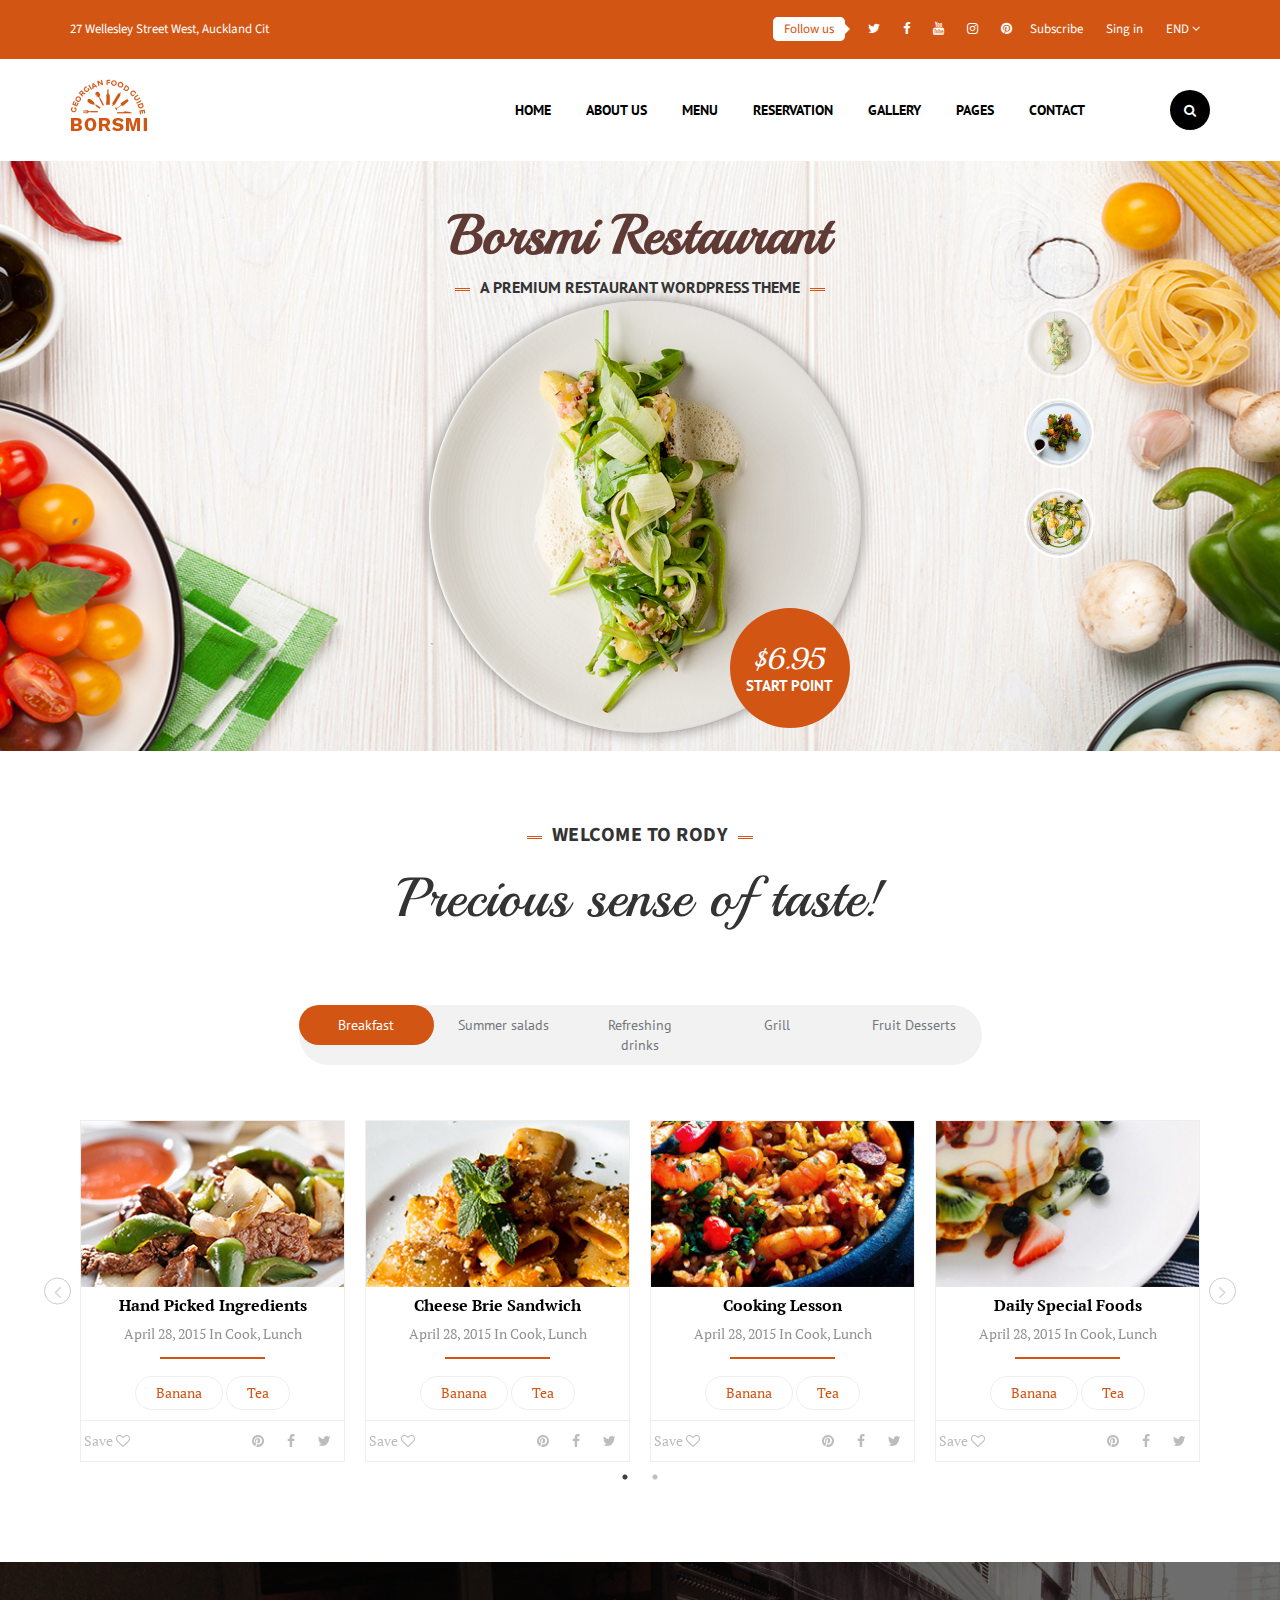
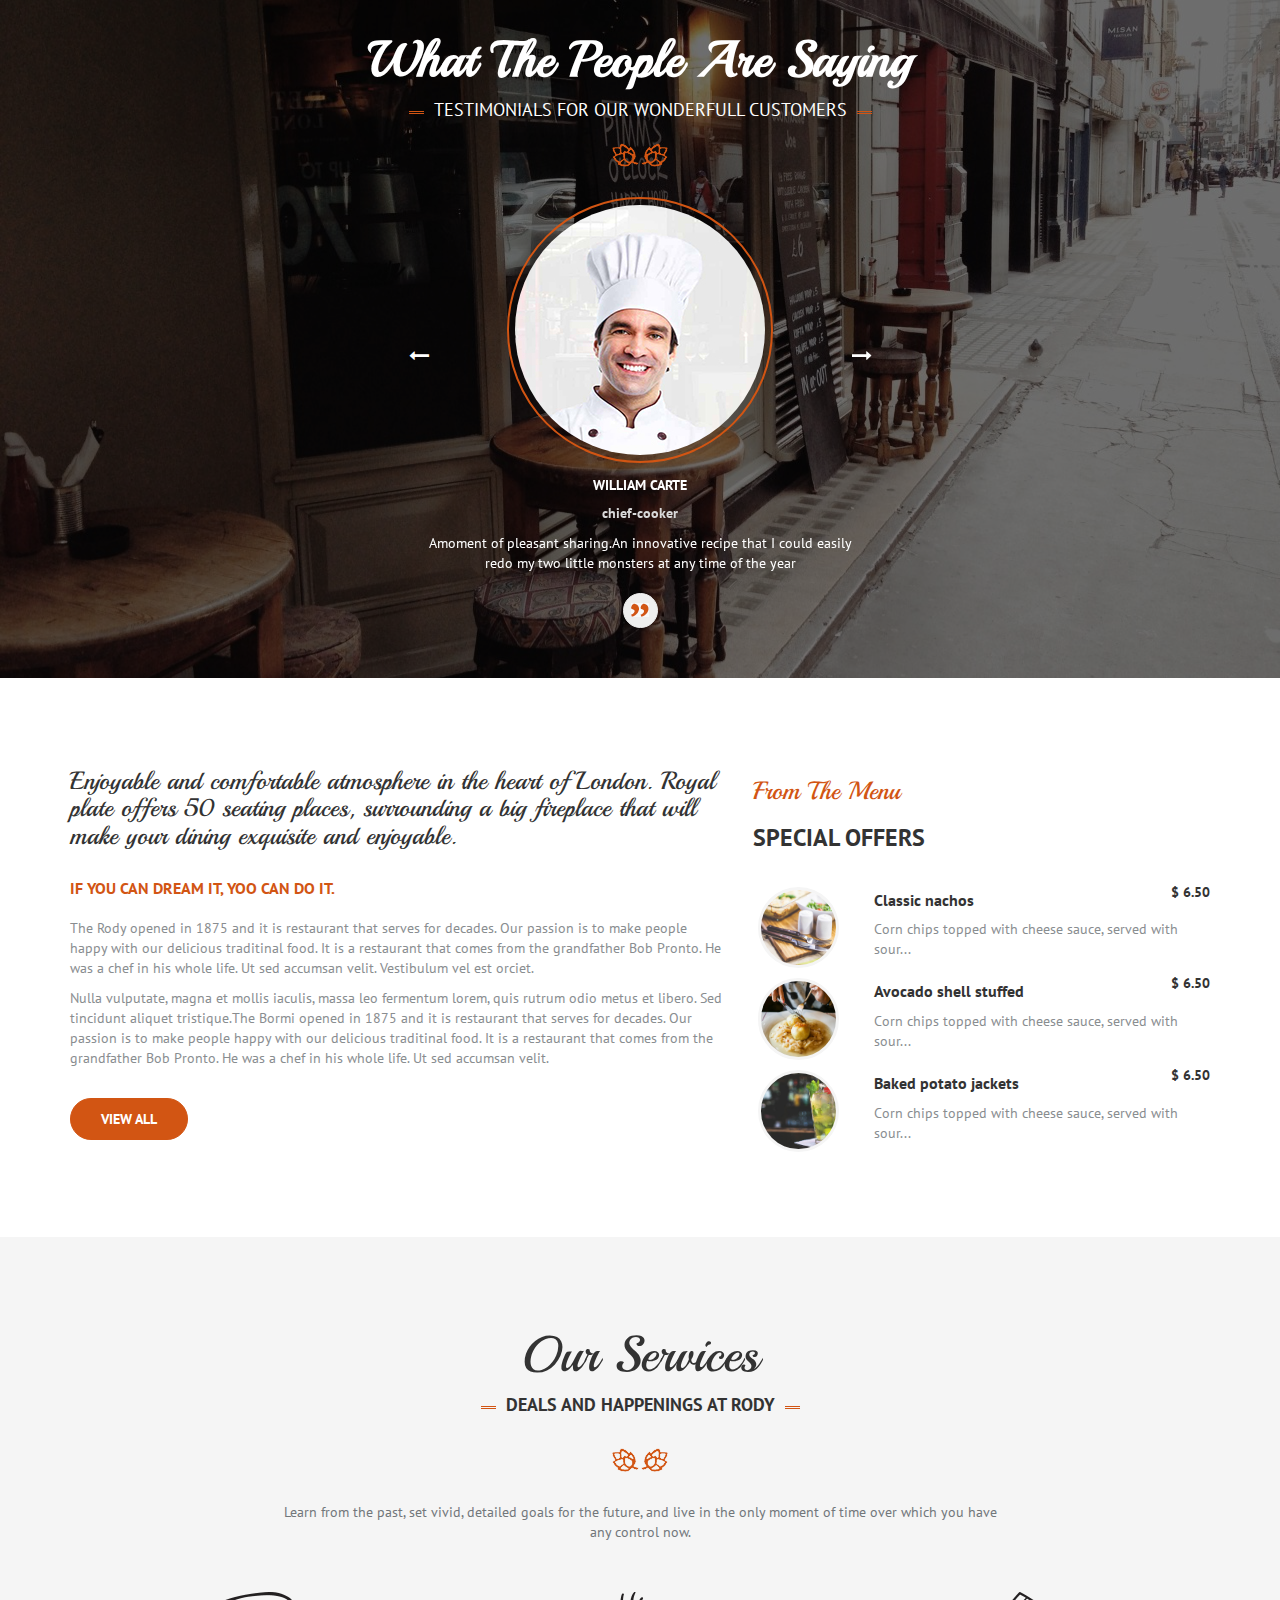
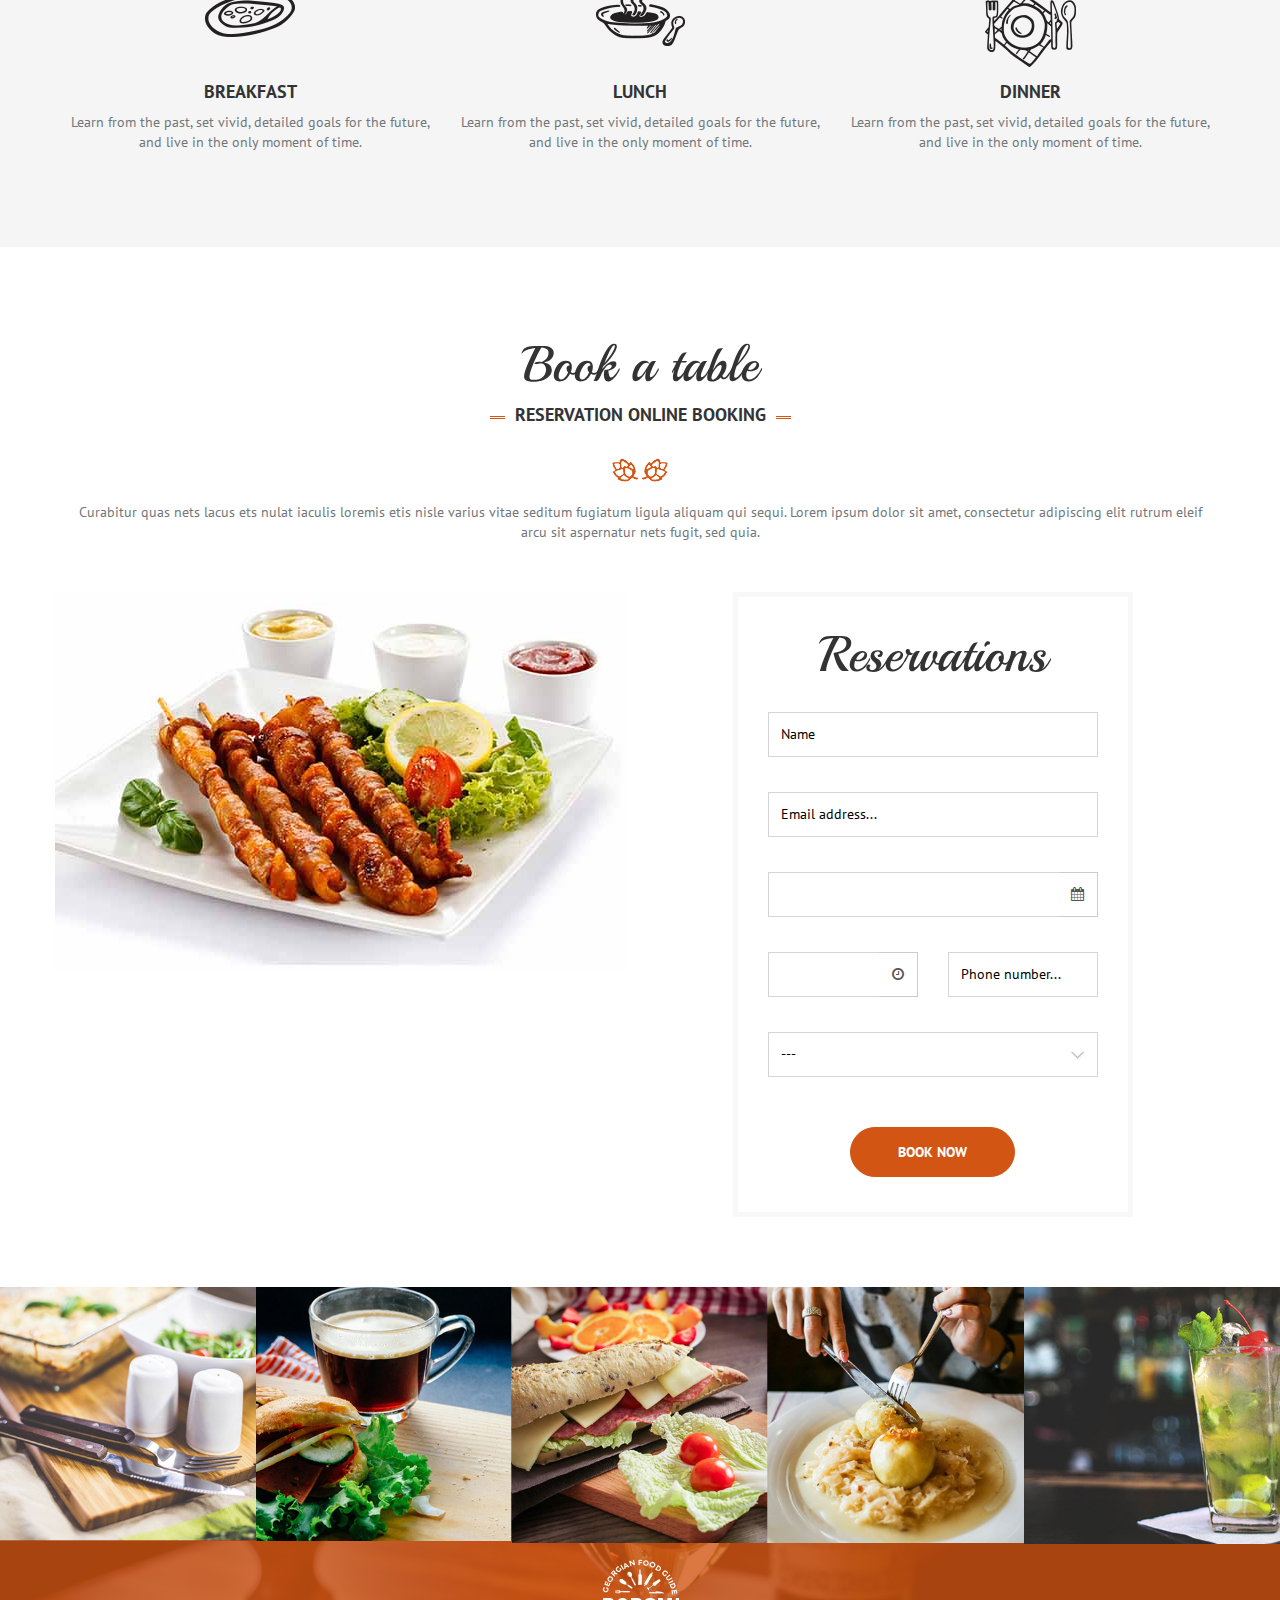
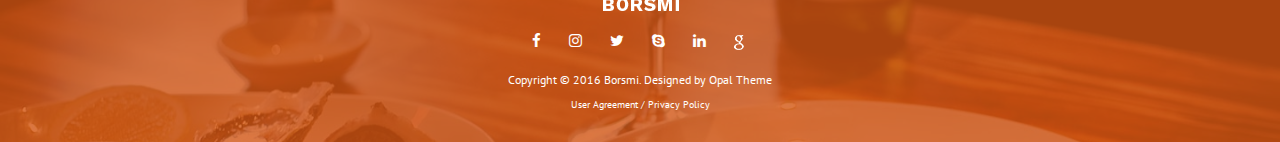
==== commit b2701ea4: "gallery, 404_not-found stranice" ====
--- a/restaurant-Jovana/public_html/index.html
+++ b/restaurant-Jovana/public_html/index.html
@@ -77,12 +77,12 @@
 
                     <ul class="nav navbar-nav navbar-right text-uppercase">
                         <li><a href="#">home</a></li>
-                        <li><a href="#">about us</a></li>
-                        <li><a href="#">menu</a></li>
+                        <li><a href="about_.html">about us</a></li>
+                        <li><a href="classic_menu.html">menu</a></li>
                         <li><a href="#">reservation</a></li>
-                        <li><a href="#">gallery</a></li>
-                        <li><a href="#">pages</a></li>
-                        <li><a href="#">contact</a></li>
+                        <li><a href="shop_list.html">gallery</a></li>
+                        <li><a href="blog_list.html">pages</a></li>
+                        <li><a href="contact_us.html">contact</a></li>
                         <li class="search">
                             <a href="#">
                                 <span class="fa fa-search"></span>
@@ -162,23 +162,23 @@
                             <div class="breakfast-slide">
                                 <div>
                                     <article class="center-block">
-                                        <figure> <img src="img/breakfast4.jpg" alt="" class="img-responsive" /> </figure>
-                                        <a href="#"><h5>Hand Picked Ingredients</h5></a>
-                                        <p class="date">April 28, 2015    In Cook, Lunch</p>
-                                        <a href="#" class="btn btn-default">Banana</a> <a class="btn btn-default" href="#">Tea</a>
-                                        <div class=" social clearfix">
-                                            <p class="pull-left"><a class="favorite" href="#">Save <span class="fa fa-heart-o"> </span></a></p>
-                                            <ul class="list-inline pull-right">
-                                                <li><a href="#"><span class="fa fa-pinterest"></span></a></li>
-                                                <li><a href="#"><span class="fa fa-facebook"></span></a></li>
-                                                <li><a href="#"><span class="fa fa-twitter"></span></a></li>
-                                            </ul></div>
-                                    </article>
-                                </div>
-                                <div>
-
-                                    <article class="center-block">
-                                        <figure> <img src="img/breakfast1.jpg" alt="" class="img-responsive" /> </figure>
+                                        <figure> <img src="img/breakfast-slide/breakfast4.jpg" alt="" class="img-responsive" /> </figure>
+                                        <a href="#"><h5>Hand Picked Ingredients</h5></a>
+                                        <p class="date">April 28, 2015    In Cook, Lunch</p>
+                                        <a href="#" class="btn btn-default">Banana</a> <a class="btn btn-default" href="#">Tea</a>
+                                        <div class=" social clearfix">
+                                            <p class="pull-left"><a class="favorite" href="#">Save <span class="fa fa-heart-o"> </span></a></p>
+                                            <ul class="list-inline pull-right">
+                                                <li><a href="#"><span class="fa fa-pinterest"></span></a></li>
+                                                <li><a href="#"><span class="fa fa-facebook"></span></a></li>
+                                                <li><a href="#"><span class="fa fa-twitter"></span></a></li>
+                                            </ul></div>
+                                    </article>
+                                </div>
+                                <div>
+
+                                    <article class="center-block">
+                                        <figure> <img src="img/breakfast-slide/breakfast1.jpg" alt="" class="img-responsive" /> </figure>
                                         <a href="#"><h5>Cheese Brie Sandwich</h5></a>
                                         <p class="date">April 28, 2015    In Cook, Lunch</p>
                                         <a href="#" class="btn btn-default">Banana</a> <a class="btn btn-default" href="#">Tea</a>
@@ -193,7 +193,7 @@
                                 </div>
                                 <div>
                                     <article class="center-block">
-                                        <figure> <img src="img/breakfast2.jpg" alt="" class="img-responsive" /> </figure>
+                                        <figure> <img src="img/breakfast-slide/breakfast2.jpg" alt="" class="img-responsive" /> </figure>
                                         <a href="#"><h5>Cooking Lesson </h5></a>
                                         <p class="date">April 28, 2015    In Cook, Lunch</p>
                                         <a href="#" class="btn btn-default">Banana</a> <a class="btn btn-default" href="#">Tea</a>
@@ -208,7 +208,7 @@
                                 </div>
                                 <div>
                                     <article class="center-block">
-                                        <figure> <img src="img/breakfast3.jpg" alt="" class="img-responsive" /> </figure>
+                                        <figure> <img src="img/breakfast-slide/breakfast3.jpg" alt="" class="img-responsive" /> </figure>
                                         <a href="#"><h5>Daily Special Foods</h5></a>
                                         <p class="date">April 28, 2015    In Cook, Lunch</p>
                                         <a href="#" class="btn btn-default">Banana</a> <a class="btn btn-default" href="#">Tea</a>
@@ -224,7 +224,7 @@
 
                                 <div>
                                     <article class="center-block">
-                                        <figure> <img src="img/breakfast1.jpg" alt="" class="img-responsive" /> </figure>
+                                        <figure> <img src="img/breakfast-slide/breakfast1.jpg" alt="" class="img-responsive" /> </figure>
                                         <a href="#"><h5>Cheese Brie Sandwich</h5></a>
                                         <p class="date">April 28, 2015    In Cook, Lunch</p>
                                         <a href="#" class="btn btn-default">Banana</a> <a class="btn btn-default" href="#">Tea</a>
@@ -239,7 +239,7 @@
                                 </div>
                                 <div>
                                     <article class="center-block">
-                                        <figure> <img src="img/breakfast2.jpg" alt="" class="img-responsive" /> </figure>
+                                        <figure> <img src="img/breakfast-slide/breakfast2.jpg" alt="" class="img-responsive" /> </figure>
                                         <a href="#"><h5>Daily Special Foods</h5></a>
                                         <p class="date">April 28, 2015    In Cook, Lunch</p>
                                         <a href="#" class="btn btn-default">Banana</a> <a class="btn btn-default" href="#">Tea</a>
@@ -254,22 +254,22 @@
                                 </div>
                                 <div>
                                     <article class="center-block">
-                                        <figure> <img src="img/breakfast3.jpg" alt="" class="img-responsive"/> </figure>
-                                        <a href="#"><h5>Hand Picked Ingredients</h5></a>
-                                        <p class="date">April 28, 2015    In Cook, Lunch</p>
-                                        <a href="#" class="btn btn-default">Banana</a> <a class="btn btn-default" href="#">Tea</a>
-                                        <div class=" social clearfix">
-                                            <p class="pull-left"><a class="favorite" href="#">Save <span class="fa fa-heart-o"> </span></a></p>
-                                            <ul class="list-inline pull-right">
-                                                <li><a href="#"><span class="fa fa-pinterest"></span></a></li>
-                                                <li><a href="#"><span class="fa fa-facebook"></span></a></li>
-                                                <li><a href="#"><span class="fa fa-twitter"></span></a></li>
-                                            </ul></div>
-                                    </article>
-                                </div>
-                                <div>
-                                    <article class="center-block">
-                                        <figure> <img src="img/breakfast4.jpg" alt="" class="img-responsive"/> </figure>
+                                        <figure> <img src="img/breakfast-slide/breakfast3.jpg" alt="" class="img-responsive"/> </figure>
+                                        <a href="#"><h5>Hand Picked Ingredients</h5></a>
+                                        <p class="date">April 28, 2015    In Cook, Lunch</p>
+                                        <a href="#" class="btn btn-default">Banana</a> <a class="btn btn-default" href="#">Tea</a>
+                                        <div class=" social clearfix">
+                                            <p class="pull-left"><a class="favorite" href="#">Save <span class="fa fa-heart-o"> </span></a></p>
+                                            <ul class="list-inline pull-right">
+                                                <li><a href="#"><span class="fa fa-pinterest"></span></a></li>
+                                                <li><a href="#"><span class="fa fa-facebook"></span></a></li>
+                                                <li><a href="#"><span class="fa fa-twitter"></span></a></li>
+                                            </ul></div>
+                                    </article>
+                                </div>
+                                <div>
+                                    <article class="center-block">
+                                        <figure> <img src="img/breakfast-slide/breakfast4.jpg" alt="" class="img-responsive"/> </figure>
                                         <a href="#"><h5>Hand Picked Ingredients</h5></a>
                                         <p class="date">April 28, 2015    In Cook, Lunch</p>
                                         <a href="#" class="btn btn-default">Banana</a> <a class="btn btn-default" href="#">Tea</a>
@@ -288,7 +288,7 @@
                             <div class="salate-slide">
                                 <div>
                                     <article class="center-block">
-                                        <figure> <img src="img/breakfast1.jpg" alt="" class="img-responsive" /> </figure>
+                                        <figure> <img src="img/breakfast-slide/breakfast1.jpg" alt="" class="img-responsive" /> </figure>
                                         <a href="#"><h5>Cheese Brie Sandwich</h5></a>
                                         <p class="date">April 28, 2015    In Cook, Lunch</p>
                                         <a href="#" class="btn btn-default">Banana</a> <a class="btn btn-default" href="#">Tea</a>
@@ -304,7 +304,7 @@
 
                                 <div>
                                     <article class="center-block">
-                                        <figure> <img src="img/breakfast3.jpg" alt="" class="img-responsive" /> </figure>
+                                        <figure> <img src="img/breakfast-slide/breakfast3.jpg" alt="" class="img-responsive" /> </figure>
                                         <a href="#"><h5>Daily Special Foods</h5></a>
                                         <p class="date">April 28, 2015    In Cook, Lunch</p>
                                         <a href="#" class="btn btn-default">Banana</a> <a class="btn btn-default" href="#">Tea</a>
@@ -319,7 +319,7 @@
                                 </div>
                                 <div>
                                     <article class="center-block">
-                                        <figure> <img src="img/breakfast2.jpg" alt="" class="img-responsive" /> </figure>
+                                        <figure> <img src="img/breakfast-slide/breakfast2.jpg" alt="" class="img-responsive" /> </figure>
                                         <a href="#"><h5>Cooking Lesson </h5></a>
                                         <p class="date">April 28, 2015    In Cook, Lunch</p>
                                         <a href="#" class="btn btn-default">Banana</a> <a class="btn btn-default" href="#">Tea</a>
@@ -334,22 +334,22 @@
                                 </div>
                                 <div>
                                     <article class="center-block">
-                                        <figure> <img src="img/breakfast4.jpg" alt="" class="img-responsive" /> </figure>
-                                        <a href="#"><h5>Hand Picked Ingredients</h5></a>
-                                        <p class="date">April 28, 2015    In Cook, Lunch</p>
-                                        <a href="#" class="btn btn-default">Banana</a> <a class="btn btn-default" href="#">Tea</a>
-                                        <div class=" social clearfix">
-                                            <p class="pull-left"><a class="favorite" href="#">Save <span class="fa fa-heart-o"> </span></a></p>
-                                            <ul class="list-inline pull-right">
-                                                <li><a href="#"><span class="fa fa-pinterest"></span></a></li>
-                                                <li><a href="#"><span class="fa fa-facebook"></span></a></li>
-                                                <li><a href="#"><span class="fa fa-twitter"></span></a></li>
-                                            </ul></div>
-                                    </article>
-                                </div>
-                                <div>
-                                    <article class="center-block">
-                                        <figure> <img src="img/breakfast1.jpg" alt="" class="img-responsive" /> </figure>
+                                        <figure> <img src="img/breakfast-slide/breakfast4.jpg" alt="" class="img-responsive" /> </figure>
+                                        <a href="#"><h5>Hand Picked Ingredients</h5></a>
+                                        <p class="date">April 28, 2015    In Cook, Lunch</p>
+                                        <a href="#" class="btn btn-default">Banana</a> <a class="btn btn-default" href="#">Tea</a>
+                                        <div class=" social clearfix">
+                                            <p class="pull-left"><a class="favorite" href="#">Save <span class="fa fa-heart-o"> </span></a></p>
+                                            <ul class="list-inline pull-right">
+                                                <li><a href="#"><span class="fa fa-pinterest"></span></a></li>
+                                                <li><a href="#"><span class="fa fa-facebook"></span></a></li>
+                                                <li><a href="#"><span class="fa fa-twitter"></span></a></li>
+                                            </ul></div>
+                                    </article>
+                                </div>
+                                <div>
+                                    <article class="center-block">
+                                        <figure> <img src="img/breakfast-slide/breakfast1.jpg" alt="" class="img-responsive" /> </figure>
                                         <a href="#"><h5>Cheese Brie Sandwich</h5></a>
                                         <p class="date">April 28, 2015    In Cook, Lunch</p>
                                         <a href="#" class="btn btn-default">Banana</a> <a class="btn btn-default" href="#">Tea</a>
@@ -364,7 +364,7 @@
                                 </div>
                                 <div>
                                     <article class="center-block">
-                                        <figure> <img src="img/breakfast2.jpg" alt="" class="img-responsive" /> </figure>
+                                        <figure> <img src="img/breakfast-slide/breakfast2.jpg" alt="" class="img-responsive" /> </figure>
                                         <a href="#"><h5>Daily Special Foods</h5></a>
                                         <p class="date">April 28, 2015    In Cook, Lunch</p>
                                         <a href="#" class="btn btn-default">Banana</a> <a class="btn btn-default" href="#">Tea</a>
@@ -379,22 +379,22 @@
                                 </div>
                                 <div>
                                     <article class="center-block">
-                                        <figure> <img src="img/breakfast3.jpg" alt="" class="img-responsive"/> </figure>
-                                        <a href="#"><h5>Hand Picked Ingredients</h5></a>
-                                        <p class="date">April 28, 2015    In Cook, Lunch</p>
-                                        <a href="#" class="btn btn-default">Banana</a> <a class="btn btn-default" href="#">Tea</a>
-                                        <div class=" social clearfix">
-                                            <p class="pull-left"><a class="favorite" href="#">Save <span class="fa fa-heart-o"> </span></a></p>
-                                            <ul class="list-inline pull-right">
-                                                <li><a href="#"><span class="fa fa-pinterest"></span></a></li>
-                                                <li><a href="#"><span class="fa fa-facebook"></span></a></li>
-                                                <li><a href="#"><span class="fa fa-twitter"></span></a></li>
-                                            </ul></div>
-                                    </article>
-                                </div>
-                                <div>
-                                    <article class="center-block">
-                                        <figure> <img src="img/breakfast4.jpg" alt="" class="img-responsive"/> </figure>
+                                        <figure> <img src="img/breakfast-slide/breakfast3.jpg" alt="" class="img-responsive"/> </figure>
+                                        <a href="#"><h5>Hand Picked Ingredients</h5></a>
+                                        <p class="date">April 28, 2015    In Cook, Lunch</p>
+                                        <a href="#" class="btn btn-default">Banana</a> <a class="btn btn-default" href="#">Tea</a>
+                                        <div class=" social clearfix">
+                                            <p class="pull-left"><a class="favorite" href="#">Save <span class="fa fa-heart-o"> </span></a></p>
+                                            <ul class="list-inline pull-right">
+                                                <li><a href="#"><span class="fa fa-pinterest"></span></a></li>
+                                                <li><a href="#"><span class="fa fa-facebook"></span></a></li>
+                                                <li><a href="#"><span class="fa fa-twitter"></span></a></li>
+                                            </ul></div>
+                                    </article>
+                                </div>
+                                <div>
+                                    <article class="center-block">
+                                        <figure> <img src="img/breakfast-slide/breakfast4.jpg" alt="" class="img-responsive"/> </figure>
                                         <a href="#"><h5>Hand Picked Ingredients</h5></a>
                                         <p class="date">April 28, 2015    In Cook, Lunch</p>
                                         <a href="#" class="btn btn-default">Banana</a> <a class="btn btn-default" href="#">Tea</a>
@@ -414,7 +414,7 @@
 
                                 <div>
                                     <article class="center-block">
-                                        <figure> <img src="img/breakfast2.jpg" alt="" class="img-responsive" /> </figure>
+                                        <figure> <img src="img/breakfast-slide/breakfast2.jpg" alt="" class="img-responsive" /> </figure>
                                         <a href="#"><h5>Cooking Lesson </h5></a>
                                         <p class="date">April 28, 2015    In Cook, Lunch</p>
                                         <a href="#" class="btn btn-default">Banana</a> <a class="btn btn-default" href="#">Tea</a>
@@ -429,7 +429,7 @@
                                 </div>
                                 <div>
                                     <article class="center-block">
-                                        <figure> <img src="img/breakfast1.jpg" alt="" class="img-responsive" /> </figure>
+                                        <figure> <img src="img/breakfast-slide/breakfast1.jpg" alt="" class="img-responsive" /> </figure>
                                         <a href="#"><h5>Cheese Brie Sandwich</h5></a>
                                         <p class="date">April 28, 2015    In Cook, Lunch</p>
                                         <a href="#" class="btn btn-default">Banana</a> <a class="btn btn-default" href="#">Tea</a>
@@ -444,7 +444,7 @@
                                 </div>
                                 <div>
                                     <article class="center-block">
-                                        <figure> <img src="img/breakfast3.jpg" alt="" class="img-responsive" /> </figure>
+                                        <figure> <img src="img/breakfast-slide/breakfast3.jpg" alt="" class="img-responsive" /> </figure>
                                         <a href="#"><h5>Daily Special Foods</h5></a>
                                         <p class="date">April 28, 2015    In Cook, Lunch</p>
                                         <a href="#" class="btn btn-default">Banana</a> <a class="btn btn-default" href="#">Tea</a>
@@ -459,22 +459,22 @@
                                 </div>
                                 <div>
                                     <article class="center-block">
-                                        <figure> <img src="img/breakfast4.jpg" alt="" class="img-responsive" /> </figure>
-                                        <a href="#"><h5>Hand Picked Ingredients</h5></a>
-                                        <p class="date">April 28, 2015    In Cook, Lunch</p>
-                                        <a href="#" class="btn btn-default">Banana</a> <a class="btn btn-default" href="#">Tea</a>
-                                        <div class=" social clearfix">
-                                            <p class="pull-left"><a class="favorite" href="#">Save <span class="fa fa-heart-o"> </span></a></p>
-                                            <ul class="list-inline pull-right">
-                                                <li><a href="#"><span class="fa fa-pinterest"></span></a></li>
-                                                <li><a href="#"><span class="fa fa-facebook"></span></a></li>
-                                                <li><a href="#"><span class="fa fa-twitter"></span></a></li>
-                                            </ul></div>
-                                    </article>
-                                </div>
-                                <div>
-                                    <article class="center-block">
-                                        <figure> <img src="img/breakfast1.jpg" alt="" class="img-responsive" /> </figure>
+                                        <figure> <img src="img/breakfast-slide/breakfast4.jpg" alt="" class="img-responsive" /> </figure>
+                                        <a href="#"><h5>Hand Picked Ingredients</h5></a>
+                                        <p class="date">April 28, 2015    In Cook, Lunch</p>
+                                        <a href="#" class="btn btn-default">Banana</a> <a class="btn btn-default" href="#">Tea</a>
+                                        <div class=" social clearfix">
+                                            <p class="pull-left"><a class="favorite" href="#">Save <span class="fa fa-heart-o"> </span></a></p>
+                                            <ul class="list-inline pull-right">
+                                                <li><a href="#"><span class="fa fa-pinterest"></span></a></li>
+                                                <li><a href="#"><span class="fa fa-facebook"></span></a></li>
+                                                <li><a href="#"><span class="fa fa-twitter"></span></a></li>
+                                            </ul></div>
+                                    </article>
+                                </div>
+                                <div>
+                                    <article class="center-block">
+                                        <figure> <img src="img/breakfast-slide/breakfast1.jpg" alt="" class="img-responsive" /> </figure>
                                         <a href="#"><h5>Cheese Brie Sandwich</h5></a>
                                         <p class="date">April 28, 2015    In Cook, Lunch</p>
                                         <a href="#" class="btn btn-default">Banana</a> <a class="btn btn-default" href="#">Tea</a>
@@ -489,7 +489,7 @@
                                 </div>
                                 <div>
                                     <article class="center-block">
-                                        <figure> <img src="img/breakfast2.jpg" alt="" class="img-responsive" /> </figure>
+                                        <figure> <img src="img/breakfast-slide/breakfast2.jpg" alt="" class="img-responsive" /> </figure>
                                         <a href="#"><h5>Daily Special Foods</h5></a>
                                         <p class="date">April 28, 2015    In Cook, Lunch</p>
                                         <a href="#" class="btn btn-default">Banana</a> <a class="btn btn-default" href="#">Tea</a>
@@ -504,22 +504,22 @@
                                 </div>
                                 <div>
                                     <article class="center-block">
-                                        <figure> <img src="img/breakfast3.jpg" alt="" class="img-responsive"/> </figure>
-                                        <a href="#"><h5>Hand Picked Ingredients</h5></a>
-                                        <p class="date">April 28, 2015    In Cook, Lunch</p>
-                                        <a href="#" class="btn btn-default">Banana</a> <a class="btn btn-default" href="#">Tea</a>
-                                        <div class=" social clearfix">
-                                            <p class="pull-left"><a class="favorite" href="#">Save <span class="fa fa-heart-o"> </span></a></p>
-                                            <ul class="list-inline pull-right">
-                                                <li><a href="#"><span class="fa fa-pinterest"></span></a></li>
-                                                <li><a href="#"><span class="fa fa-facebook"></span></a></li>
-                                                <li><a href="#"><span class="fa fa-twitter"></span></a></li>
-                                            </ul></div>
-                                    </article>
-                                </div>
-                                <div>
-                                    <article class="center-block">
-                                        <figure> <img src="img/breakfast4.jpg" alt="" class="img-responsive"/> </figure>
+                                        <figure> <img src="img/breakfast-slide/breakfast3.jpg" alt="" class="img-responsive"/> </figure>
+                                        <a href="#"><h5>Hand Picked Ingredients</h5></a>
+                                        <p class="date">April 28, 2015    In Cook, Lunch</p>
+                                        <a href="#" class="btn btn-default">Banana</a> <a class="btn btn-default" href="#">Tea</a>
+                                        <div class=" social clearfix">
+                                            <p class="pull-left"><a class="favorite" href="#">Save <span class="fa fa-heart-o"> </span></a></p>
+                                            <ul class="list-inline pull-right">
+                                                <li><a href="#"><span class="fa fa-pinterest"></span></a></li>
+                                                <li><a href="#"><span class="fa fa-facebook"></span></a></li>
+                                                <li><a href="#"><span class="fa fa-twitter"></span></a></li>
+                                            </ul></div>
+                                    </article>
+                                </div>
+                                <div>
+                                    <article class="center-block">
+                                        <figure> <img src="img/breakfast-slide/breakfast4.jpg" alt="" class="img-responsive"/> </figure>
                                         <a href="#"><h5>Hand Picked Ingredients</h5></a>
                                         <p class="date">April 28, 2015    In Cook, Lunch</p>
                                         <a href="#" class="btn btn-default">Banana</a> <a class="btn btn-default" href="#">Tea</a>
@@ -538,7 +538,7 @@
                             <div class="grill-slide">
                                 <div>
                                     <article class="center-block">
-                                        <figure> <img src="img/breakfast1.jpg" alt="" class="img-responsive" /> </figure>
+                                        <figure> <img src="img/breakfast-slide/breakfast1.jpg" alt="" class="img-responsive" /> </figure>
                                         <a href="#"><h5>Cheese Brie Sandwich</h5></a>
                                         <p class="date">April 28, 2015    In Cook, Lunch</p>
                                         <a href="#" class="btn btn-default">Banana</a> <a class="btn btn-default" href="#">Tea</a>
@@ -553,7 +553,7 @@
                                 </div>
                                 <div>
                                     <article class="center-block">
-                                        <figure> <img src="img/breakfast2.jpg" alt="" class="img-responsive" /> </figure>
+                                        <figure> <img src="img/breakfast-slide/breakfast2.jpg" alt="" class="img-responsive" /> </figure>
                                         <a href="#"><h5>Cooking Lesson </h5></a>
                                         <p class="date">April 28, 2015    In Cook, Lunch</p>
                                         <a href="#" class="btn btn-default">Banana</a> <a class="btn btn-default" href="#">Tea</a>
@@ -568,7 +568,7 @@
                                 </div>
                                 <div>
                                     <article class="center-block">
-                                        <figure> <img src="img/breakfast3.jpg" alt="" class="img-responsive" /> </figure>
+                                        <figure> <img src="img/breakfast-slide/breakfast3.jpg" alt="" class="img-responsive" /> </figure>
                                         <a href="#"><h5>Daily Special Foods</h5></a>
                                         <p class="date">April 28, 2015    In Cook, Lunch</p>
                                         <a href="#" class="btn btn-default">Banana</a> <a class="btn btn-default" href="#">Tea</a>
@@ -583,22 +583,22 @@
                                 </div>
                                 <div>
                                     <article class="center-block">
-                                        <figure> <img src="img/breakfast4.jpg" alt="" class="img-responsive" /> </figure>
-                                        <a href="#"><h5>Hand Picked Ingredients</h5></a>
-                                        <p class="date">April 28, 2015    In Cook, Lunch</p>
-                                        <a href="#" class="btn btn-default">Banana</a> <a class="btn btn-default" href="#">Tea</a>
-                                        <div class=" social clearfix">
-                                            <p class="pull-left"><a class="favorite" href="#">Save <span class="fa fa-heart-o"> </span></a></p>
-                                            <ul class="list-inline pull-right">
-                                                <li><a href="#"><span class="fa fa-pinterest"></span></a></li>
-                                                <li><a href="#"><span class="fa fa-facebook"></span></a></li>
-                                                <li><a href="#"><span class="fa fa-twitter"></span></a></li>
-                                            </ul></div>
-                                    </article>
-                                </div>
-                                <div>
-                                    <article class="center-block">
-                                        <figure> <img src="img/breakfast1.jpg" alt="" class="img-responsive" /> </figure>
+                                        <figure> <img src="img/breakfast-slide/breakfast4.jpg" alt="" class="img-responsive" /> </figure>
+                                        <a href="#"><h5>Hand Picked Ingredients</h5></a>
+                                        <p class="date">April 28, 2015    In Cook, Lunch</p>
+                                        <a href="#" class="btn btn-default">Banana</a> <a class="btn btn-default" href="#">Tea</a>
+                                        <div class=" social clearfix">
+                                            <p class="pull-left"><a class="favorite" href="#">Save <span class="fa fa-heart-o"> </span></a></p>
+                                            <ul class="list-inline pull-right">
+                                                <li><a href="#"><span class="fa fa-pinterest"></span></a></li>
+                                                <li><a href="#"><span class="fa fa-facebook"></span></a></li>
+                                                <li><a href="#"><span class="fa fa-twitter"></span></a></li>
+                                            </ul></div>
+                                    </article>
+                                </div>
+                                <div>
+                                    <article class="center-block">
+                                        <figure> <img src="img/breakfast-slide/breakfast1.jpg" alt="" class="img-responsive" /> </figure>
                                         <a href="#"><h5>Cheese Brie Sandwich</h5></a>
                                         <p class="date">April 28, 2015    In Cook, Lunch</p>
                                         <a href="#" class="btn btn-default">Banana</a> <a class="btn btn-default" href="#">Tea</a>
@@ -613,7 +613,7 @@
                                 </div>
                                 <div>
                                     <article class="center-block">
-                                        <figure> <img src="img/breakfast2.jpg" alt="" class="img-responsive" /> </figure>
+                                        <figure> <img src="img/breakfast-slide/breakfast2.jpg" alt="" class="img-responsive" /> </figure>
                                         <a href="#"><h5>Daily Special Foods</h5></a>
                                         <p class="date">April 28, 2015    In Cook, Lunch</p>
                                         <a href="#" class="btn btn-default">Banana</a> <a class="btn btn-default" href="#">Tea</a>
@@ -628,22 +628,22 @@
                                 </div>
                                 <div>
                                     <article class="center-block">
-                                        <figure> <img src="img/breakfast3.jpg" alt="" class="img-responsive"/> </figure>
-                                        <a href="#"><h5>Hand Picked Ingredients</h5></a>
-                                        <p class="date">April 28, 2015    In Cook, Lunch</p>
-                                        <a href="#" class="btn btn-default">Banana</a> <a class="btn btn-default" href="#">Tea</a>
-                                        <div class=" social clearfix">
-                                            <p class="pull-left"><a class="favorite" href="#">Save <span class="fa fa-heart-o"> </span></a></p>
-                                            <ul class="list-inline pull-right">
-                                                <li><a href="#"><span class="fa fa-pinterest"></span></a></li>
-                                                <li><a href="#"><span class="fa fa-facebook"></span></a></li>
-                                                <li><a href="#"><span class="fa fa-twitter"></span></a></li>
-                                            </ul></div>
-                                    </article>
-                                </div>
-                                <div>
-                                    <article class="center-block">
-                                        <figure> <img src="img/breakfast4.jpg" alt="" class="img-responsive"/> </figure>
+                                        <figure> <img src="img/breakfast-slide/breakfast3.jpg" alt="" class="img-responsive"/> </figure>
+                                        <a href="#"><h5>Hand Picked Ingredients</h5></a>
+                                        <p class="date">April 28, 2015    In Cook, Lunch</p>
+                                        <a href="#" class="btn btn-default">Banana</a> <a class="btn btn-default" href="#">Tea</a>
+                                        <div class=" social clearfix">
+                                            <p class="pull-left"><a class="favorite" href="#">Save <span class="fa fa-heart-o"> </span></a></p>
+                                            <ul class="list-inline pull-right">
+                                                <li><a href="#"><span class="fa fa-pinterest"></span></a></li>
+                                                <li><a href="#"><span class="fa fa-facebook"></span></a></li>
+                                                <li><a href="#"><span class="fa fa-twitter"></span></a></li>
+                                            </ul></div>
+                                    </article>
+                                </div>
+                                <div>
+                                    <article class="center-block">
+                                        <figure> <img src="img/breakfast-slide/breakfast4.jpg" alt="" class="img-responsive"/> </figure>
                                         <a href="#"><h5>Hand Picked Ingredients</h5></a>
                                         <p class="date">April 28, 2015    In Cook, Lunch</p>
                                         <a href="#" class="btn btn-default">Banana</a> <a class="btn btn-default" href="#">Tea</a>
@@ -662,7 +662,7 @@
                             <div class="desserts-slide">
                                 <div>
                                     <article class="center-block">
-                                        <figure> <img src="img/breakfast1.jpg" alt="" class="img-responsive" /> </figure>
+                                        <figure> <img src="img/breakfast-slide/breakfast1.jpg" alt="" class="img-responsive" /> </figure>
                                         <a href="#"><h5>Cheese Brie Sandwich</h5></a>
                                         <p class="date">April 28, 2015    In Cook, Lunch</p>
                                         <a href="#" class="btn btn-default">Banana</a> <a class="btn btn-default" href="#">Tea</a>
@@ -677,7 +677,7 @@
                                 </div>
                                 <div>
                                     <article class="center-block">
-                                        <figure> <img src="img/breakfast2.jpg" alt="" class="img-responsive" /> </figure>
+                                        <figure> <img src="img/breakfast-slide/breakfast2.jpg" alt="" class="img-responsive" /> </figure>
                                         <a href="#"><h5>Cooking Lesson </h5></a>
                                         <p class="date">April 28, 2015    In Cook, Lunch</p>
                                         <a href="#" class="btn btn-default">Banana</a> <a class="btn btn-default" href="#">Tea</a>
@@ -692,7 +692,7 @@
                                 </div>
                                 <div>
                                     <article class="center-block">
-                                        <figure> <img src="img/breakfast3.jpg" alt="" class="img-responsive" /> </figure>
+                                        <figure> <img src="img/breakfast-slide/breakfast3.jpg" alt="" class="img-responsive" /> </figure>
                                         <a href="#"><h5>Daily Special Foods</h5></a>
                                         <p class="date">April 28, 2015    In Cook, Lunch</p>
                                         <a href="#" class="btn btn-default">Banana</a> <a class="btn btn-default" href="#">Tea</a>
@@ -707,22 +707,22 @@
                                 </div>
                                 <div>
                                     <article class="center-block">
-                                        <figure> <img src="img/breakfast4.jpg" alt="" class="img-responsive" /> </figure>
-                                        <a href="#"><h5>Hand Picked Ingredients</h5></a>
-                                        <p class="date">April 28, 2015    In Cook, Lunch</p>
-                                        <a href="#" class="btn btn-default">Banana</a> <a class="btn btn-default" href="#">Tea</a>
-                                        <div class=" social clearfix">
-                                            <p class="pull-left"><a class="favorite" href="#">Save <span class="fa fa-heart-o"> </span></a></p>
-                                            <ul class="list-inline pull-right">
-                                                <li><a href="#"><span class="fa fa-pinterest"></span></a></li>
-                                                <li><a href="#"><span class="fa fa-facebook"></span></a></li>
-                                                <li><a href="#"><span class="fa fa-twitter"></span></a></li>
-                                            </ul></div>
-                                    </article>
-                                </div>
-                                <div>
-                                    <article class="center-block">
-                                        <figure> <img src="img/breakfast1.jpg" alt="" class="img-responsive" /> </figure>
+                                        <figure> <img src="img/breakfast-slide/breakfast4.jpg" alt="" class="img-responsive" /> </figure>
+                                        <a href="#"><h5>Hand Picked Ingredients</h5></a>
+                                        <p class="date">April 28, 2015    In Cook, Lunch</p>
+                                        <a href="#" class="btn btn-default">Banana</a> <a class="btn btn-default" href="#">Tea</a>
+                                        <div class=" social clearfix">
+                                            <p class="pull-left"><a class="favorite" href="#">Save <span class="fa fa-heart-o"> </span></a></p>
+                                            <ul class="list-inline pull-right">
+                                                <li><a href="#"><span class="fa fa-pinterest"></span></a></li>
+                                                <li><a href="#"><span class="fa fa-facebook"></span></a></li>
+                                                <li><a href="#"><span class="fa fa-twitter"></span></a></li>
+                                            </ul></div>
+                                    </article>
+                                </div>
+                                <div>
+                                    <article class="center-block">
+                                        <figure> <img src="img/breakfast-slide/breakfast1.jpg" alt="" class="img-responsive" /> </figure>
                                         <a href="#"><h5>Cheese Brie Sandwich</h5></a>
                                         <p class="date">April 28, 2015    In Cook, Lunch</p>
                                         <a href="#" class="btn btn-default">Banana</a> <a class="btn btn-default" href="#">Tea</a>
@@ -737,7 +737,7 @@
                                 </div>
                                 <div>
                                     <article class="center-block">
-                                        <figure> <img src="img/breakfast2.jpg" alt="" class="img-responsive" /> </figure>
+                                        <figure> <img src="img/breakfast-slide/breakfast2.jpg" alt="" class="img-responsive" /> </figure>
                                         <a href="#"><h5>Daily Special Foods</h5></a>
                                         <p class="date">April 28, 2015    In Cook, Lunch</p>
                                         <a href="#" class="btn btn-default">Banana</a> <a class="btn btn-default" href="#">Tea</a>
@@ -752,22 +752,22 @@
                                 </div>
                                 <div>
                                     <article class="center-block">
-                                        <figure> <img src="img/breakfast3.jpg" alt="" class="img-responsive"/> </figure>
-                                        <a href="#"><h5>Hand Picked Ingredients</h5></a>
-                                        <p class="date">April 28, 2015    In Cook, Lunch</p>
-                                        <a href="#" class="btn btn-default">Banana</a> <a class="btn btn-default" href="#">Tea</a>
-                                        <div class=" social clearfix">
-                                            <p class="pull-left"><a class="favorite" href="#">Save <span class="fa fa-heart-o"> </span></a></p>
-                                            <ul class="list-inline pull-right">
-                                                <li><a href="#"><span class="fa fa-pinterest"></span></a></li>
-                                                <li><a href="#"><span class="fa fa-facebook"></span></a></li>
-                                                <li><a href="#"><span class="fa fa-twitter"></span></a></li>
-                                            </ul></div>
-                                    </article>
-                                </div>
-                                <div>
-                                    <article class="center-block">
-                                        <figure> <img src="img/breakfast4.jpg" alt="" class="img-responsive"/> </figure>
+                                        <figure> <img src="img/breakfast-slide/breakfast3.jpg" alt="" class="img-responsive"/> </figure>
+                                        <a href="#"><h5>Hand Picked Ingredients</h5></a>
+                                        <p class="date">April 28, 2015    In Cook, Lunch</p>
+                                        <a href="#" class="btn btn-default">Banana</a> <a class="btn btn-default" href="#">Tea</a>
+                                        <div class=" social clearfix">
+                                            <p class="pull-left"><a class="favorite" href="#">Save <span class="fa fa-heart-o"> </span></a></p>
+                                            <ul class="list-inline pull-right">
+                                                <li><a href="#"><span class="fa fa-pinterest"></span></a></li>
+                                                <li><a href="#"><span class="fa fa-facebook"></span></a></li>
+                                                <li><a href="#"><span class="fa fa-twitter"></span></a></li>
+                                            </ul></div>
+                                    </article>
+                                </div>
+                                <div>
+                                    <article class="center-block">
+                                        <figure> <img src="img/breakfast-slide/breakfast4.jpg" alt="" class="img-responsive"/> </figure>
                                         <a href="#"><h5>Hand Picked Ingredients</h5></a>
                                         <p class="date">April 28, 2015    In Cook, Lunch</p>
                                         <a href="#" class="btn btn-default">Banana</a> <a class="btn btn-default" href="#">Tea</a>
@@ -850,7 +850,7 @@
                             <h3 class="text-uppercase">special offers</h3>
                             <div class="row">
                                 <div class="col-xs-3">
-                                    <figure><img class='img-responsive img-circle' src="img/fivePict1.jpg" alt=""/></figure>
+                                    <figure><img class='img-responsive img-circle' src="img/pic_1.jpg" alt=""/></figure>
                                 </div>
                                 <div class="col-xs-9 clearfix">
                                     <h6>Classic nachos</h6>
@@ -860,7 +860,7 @@
                             </div>
                             <div class="row">
                                 <div class="col-xs-3">
-                                    <figure><img class='img-responsive img-circle' src="img/fivePict2.jpg" alt=""/></figure>
+                                    <figure><img class='img-responsive img-circle' src="img/pic_4.jpg" alt=""/></figure>
                                 </div>
                                 <div class="col-xs-9 clearfix">
                                     <h6>Avocado shell stuffed</h6>
@@ -870,7 +870,7 @@
                             </div>
                             <div class="row">
                                 <div class="col-xs-3">
-                                    <figure><img class='img-responsive img-circle' src="img/fivePict3.jpg" alt=""/></figure>
+                                    <figure><img class='img-responsive img-circle' src="img/pic_5.jpg" alt=""/></figure>
                                 </div>
                                 <div class="col-xs-9 clearfix">
                                     <h6>Baked potato jackets</h6>
@@ -944,11 +944,11 @@
                                 <fieldset>
                                     <h2>Reservations</h2>
                                     <div class="form-group">
-                                        <input class="form-control" type="text" name="name" pattern="^[_A-z0-9]{1,}$" data-minlength="3" maxlength="15"  value="" data-error="Ovo je obavezno polje" placeholder="Name" required="">
+                                        <input class="form-control" type="text" name="name" pattern="^[_A-z]{1,}$" data-minlength="3" maxlength="15"  value="" placeholder="Name" required="">
                                         <div class="help-block with-errors"></div>
                                     </div>
                                     <div class="form-group">
-                                        <input class="form-control" type="email" name="email" data-minlength="5" maxlength="15"  value="" data-error="Ovo je obavezno polje" placeholder="Email address..." required="">
+                                        <input class="form-control" type="email" name="email" data-minlength="5" maxlength="15"  value="" placeholder="Email address..." required="">
                                         <div class="help-block with-errors"></div>
                                     </div>
                                     <div class="form-group">
@@ -970,7 +970,7 @@
                                         </div>
                                         <div class="col-sm-6">
                                             <div class="form-group">
-                                                <input type="tel" name='phone' class="form-control" data-minlength="7" maxlength="15"  value="" data-error="Ovo je obavezno polje" placeholder="Phone number..." required="">
+                                                <input type="tel" name='phone' class="form-control" pattern="^[0-9]{1,}$" maxlength="15"  value="" placeholder="Phone number..." required="">
                                                 <div class="help-block with-errors"></div>
                                             </div>
                                         </div>
--- a/restaurant-Jovana/public_html/css/style.css
+++ b/restaurant-Jovana/public_html/css/style.css
@@ -535,6 +535,9 @@
 .special-offers .offers h6 + span{
     font-weight: bold;
 }
+.special-offers figure{
+    max-width: 100px;
+}
 .special-offers figure img{
     border:3px solid #f5f5f5;
 }
@@ -655,7 +658,7 @@
     float: left;
     width:20%;
     overflow: hidden;
-    margin-bottom: -2px;
+    margin-bottom: -5px;
 }
 .pictures a:hover img{
     transition: 1s linear;
@@ -683,13 +686,21 @@
 }
 footer ul a .fa{
     font-size: 15px;
+    transition: 1s;
+}
+footer ul a:hover .fa{
+    transform: rotateZ(360deg);
+}
+footer ul a img{
+    transition: 1s;
+}
+footer ul a:hover img{
+    transform: rotateZ(360deg);
 }
 footer ul a:hover, 
 footer ul a:focus {
     color: #fff;
     text-decoration: none;
-    box-shadow: 1px 1px 2px white;
-    padding: 2px;
 }
 footer p{
     font-size: 12px;
@@ -1023,9 +1034,9 @@
 .contact img{
     margin-bottom: 20px;
 }
-
 .contact textarea.form-control{
     height: 140px;
+    padding: 10px;
 }
 .contact .btn{
     border-radius: 30px;
@@ -1125,10 +1136,8 @@
 .blog p span:first-of-type{
     margin-right: 15px;
 }
-
 .blog .blog_left div{
     padding: 0 20px;
-
 }
 .blog .blog_left a:first-of-type{
     margin-right: 15px;
@@ -1146,6 +1155,13 @@
     background: #f2f2f2;
     padding: 15px 12px;
 }
+.blog .blog_left a.btn-default:hover{
+    background: #d25513;
+    border-color: #d25513;
+}
+.blog .blog_left a.btn:hover{
+    color:#fff;
+}
 .pages{
     position: relative;
     text-align: center;
@@ -1154,11 +1170,28 @@
     position: absolute;
     right: 0;
 }
+.pages li .btn-default{
+    background: #f2f2f2;
+    color:gray;
+}
+.pages li .btn-default:hover, 
+.pages li .btn-default:focus, 
+.pages li .btn-default.focus, 
+.pages li .btn-default:active, 
+.pages li .btn-default.active, 
+.pages li .open > .dropdown-toggle.btn-default {
+    color: #d25513;
+    background-color: transparent;
+    border-color: #d25513;
+}
 .next a.btn{
     border-radius: 50%;
 }
 .blog .next .fa{
     font-family: FontAwesome;
+}
+.aside{
+    margin-top: 30px;
 }
 .aside article{
     text-align: left;
@@ -1198,6 +1231,12 @@
 .categories ul li{
     margin-bottom: 15px;
 }
+.categories ul li a{
+    color:#72777b;
+}
+.categories ul li a:hover span{
+    color: #d25513;
+}
 .categories ul li span{
     font-family: 'PT Sans', sans-serif;  
 }
@@ -1213,6 +1252,10 @@
     margin-bottom: 20px;
     max-height: 80px;
     overflow: hidden;
+}
+.aside .latest span{
+    color:#929292;
+    font-size: 13px;
 }
 .aside .banner{
     position: relative;
@@ -1254,6 +1297,11 @@
     margin-bottom: 10px;
     margin-left:5px;
 }
+.aside .tags a.btn:hover{
+    border-color:#d25513;
+    color:#d25513;
+    background: transparent;
+}
 /*  shop_list.html psge style ---*/
 .fa-heart{
     color:#d25513;
@@ -1297,6 +1345,11 @@
     padding: 6px 20px;
     letter-spacing: 1px;
     margin-top: 5px;
+}
+.shop-list .product article a.btn:hover{
+    background: #d25515;
+    border-color: #d25515;
+    color:#fff;
 }
 .shop-list .product article ul{
     border-top: 1px solid #eee;
@@ -1378,6 +1431,11 @@
     margin-bottom: 20px;
     font-size: 13px;
 }
+.shop-list .aside .filter a.btn-default:hover{
+    color: #d25515;
+    background-color: transparent;
+    border-color: #d25515;
+}
 .shop-list .aside .latest figure {
     max-height: 100%
 }
@@ -1428,6 +1486,12 @@
 
 .gallery-slider .review ul{
     display: inline-block;
+}
+.gallery-slider .review ul li a:hover{
+    color: #d25513;
+}
+.gallery-slider .review ul li a:hover span{
+    border-color: #d25513;
 }
 .gallery-slider .review select.form-control {
     -webkit-appearance: none;
@@ -1559,25 +1623,33 @@
     font-size: 35px;
 }
 /*----- blog_details.html page style-----*/
-.media{
+.blog-details{
+    padding: 40px 0;
+}
+.media-blog{
     border: 1px solid #e8e7e4;
     padding: 20px 30px 0;
     color:#72777b;
 }
-.media h2,
-.media h3{
+.media-blog h2,
+.media-blog h3{
     color:#333;
     font-weight: bold;
     font-family: 'PT Serif', serif;
 }
-.media p.comment{
+.media-blog h3:first-of-type{
+    margin: 25px 0;
+}
+.media-blog p.comment{
     border: 1px solid #e8e7e4;
     padding: 10px 0;
 }
-.media p span{
-    margin: 0 6px;
-}
-.media img{
+.media-blog p span{
+    display: block;
+    margin-bottom: 5px;
+
+}
+.media-blog img{
     margin-bottom: 20px;
 }
 blockquote {
@@ -1586,22 +1658,33 @@
     color:#333;
     padding: 25px;
     font-family: 'Playball', cursive;
-}
-
-.media .links{
+    margin: 25px 0;
+}
+blockquote p{
+    display: inline;
+}
+.media-blog .blog-list{
+    margin:25px 0;
+}
+.media-blog .blog-list + p{
+    margin-bottom: 25px;
+}
+.media-blog .links{
     border-bottom: 1px solid #e8e7e4;
     padding: 20px 0;
     border-top: 1px solid #e8e7e4;
-}
-.media .tags{
-    position: relative;
-    top:10px;
-}
-.media .tags li a{
+    text-align: center;
+}
+.media-blog .tags li a{
     color:#929292;
 }
+.media-blog .links ul li a:hover{
+    color:#d25513;
+}
+.media-blog .links ul li a:hover span{
+    border-color:#d25513;
+}
 .left{
-    border-right: 1px solid #e8e7e4;
     height: 100px;
     padding: 25px 0;
     letter-spacing: 1px;
@@ -1618,25 +1701,264 @@
 .right p{
     color:#333;
 }
-
-
-#map{
-
-    -webkit-filter: grayscale(100%); /* Safari 6.0 - 9.0 */
-    filter: grayscale(100%);
+.posts{
+    padding: 25px 0;
+    font-family: 'PT Serif', serif;
+}
+.posts h4{
+    margin-bottom: 20px;
+    font-weight: bold;
+}
+.posts h5{
+    font-weight: bold;
+}
+.posts .thumbnail{
+    padding: 0;
+    margin: 20px auto;
+    max-width: 350px;
+}
+.chef-cooker{
+    border:1px solid #e8e7e4;
+    padding: 20px;
+}
+.chef-cooker h3{
+    font-weight: bold;
+}
+.chef-cooker figure{
+    max-width: 150px;
+    overflow: hidden;
+    margin: auto;
+}
+.chef-cooker h3 + p{
+    font-size: 12px;
+    color:#b3b3b3;
+    margin-top:-5px;
+}
+.chef-cooker p{
+    color:#929292;
+    margin-bottom: 20px;
+}
+.chef-cooker figure img{
+    border:3px solid #e1e1e1;
+}
+.chef-cooker .social-list a span{
+    background: #d25513;
+    border:1px solid #d25513;
+    color:#fff;
+}
+.chef-cooker .social-list a:hover span{
+    background: transparent;
+    border-color:#d25513;
+    color:#d25513;
+}
+.comments{
+    margin:30px 0;
+    border: 1px solid #e8e7e4;
+    padding: 10px 30px;
+    color:#929292;
+}
+.comments h3{
+    color:#333;
+    font-family: 'PT Serif', serif;
+    font-weight: bold;
+}
+.comments .media p{
+    margin-top: 10px;
+}
+.comments .media p:first-of-type{
+    padding-bottom: 15px;
+}
+.comments .media h3{
+    border-bottom: 1px solid #e8e7e4;
+    padding-bottom: 15px;
+    margin-bottom: 15px;
+}
+
+.comments .media-body img + span{
+    font-weight: bold;
+    color:#929292;
+}
+.comments .media-body a:hover{
+    color:#d25513;
+}
+.comments .media-body a:hover span{
+    color:#d25513;
+    text-decoration: none;
+}
+.comments .media-body hr{
+    position: absolute;
+    width: 90%;
+    background: #000;
+    left: 0;
+    right: 0;
+    margin: 0 auto;
+}
+.media-list .first{
+    padding: 15px 0;
+    margin-left: -80px;
+}
+.media-list .second{
+    border-top:1px solid #e8e7e4;
+    padding: 15px 0;
+}
+.comments .pages {
+    text-align: left;
+}
+.reply{
+    border: 1px solid #e8e7e4;
+    padding: 20px;
+}
+.reply h3{
+    font-family: 'PT Serif', serif;
+    font-weight: bold;
+}
+.reply h3 + p{
+    color:#929292;
+    margin-bottom: 25px;
+}
+.reply textarea.form-control {
+    height: 140px;
+    padding: 10px;
+}
+.reply .btn{
+    width:100%;
+    border-radius: 30px;
+    background: #d25513;
+    border:1px solid #d25513;
+    color:#fff;
+    font-weight: bold;
+    margin-top: 15px;
+    height: 40px;
+}
+.reply .help-block {
+    height: 5px;
+    text-align: right;
 }
 
 .help-block {
     display: block;
     margin-top: 0px;
-    height: 10px;
-}
-
-
-
-
-
-
-
-
-
+    height: 20px;
+    font-size: 12px;
+}
+
+/* ---gallery.html style ---*/
+.show_more{
+    display:block;
+    text-align: center;
+    margin-bottom: 50px;
+}
+.show_more span{
+    border:1px solid #d25513;
+    height: 50px;
+    width: 150px;
+    color:#fff;
+    background: #d25513;
+    display: inline-block;
+    line-height: 45px;
+    border-radius: 30px;
+    font-weight: bold;
+    font-size: 15px;
+}
+.show_less{
+    display:block;
+    text-align: center;
+    margin-bottom: 50px;
+    margin-top: 50px;
+}
+.show_less span{
+    border:1px solid #d25513;
+    height: 50px;
+    width: 150px;
+    color:#fff;
+    background: #d25513;
+    display: inline-block;
+    line-height: 45px;
+    border-radius: 30px;
+    font-weight: bold;
+    font-size: 15px;
+}
+.simplefilter li{
+    background: transparent;
+    color:#333;
+    font-family: 'Source Sans Pro', sans-serif;
+    font-weight: bold;
+}
+.simplefilter li.active{
+    background-color: transparent;
+    color: #d25513;
+}
+.not-found{
+    background-color: #e6e7e2;
+    padding: 30px 0;
+}
+.not-found h1{
+    color:#bdb9b6;
+    font-size: 50px;
+}
+.not-found h1 span{
+    width: 40px;
+    height: 40px;
+    border-radius: 50%;
+    background-color: #f5f5f5;
+    display: inline-block;
+    margin: 0 10px;
+}
+.not-found h2{
+    font-family:'Playball', cursive;
+    color:#bdb9b6;
+    margin-bottom: 30px;
+}
+.not-found p,
+.not-found span{
+    color:#bdb9b6;
+}
+.not-found address{
+    display: inline-block;
+    color:#d25513;
+}
+.not-found .input-group .form-control{
+    background-color: transparent;
+    border:none;
+}
+.not-found .input-group .form-control:focus{
+    box-shadow: none;
+}
+.not-found .input-group .btn{
+    height: 45px;
+    border:none;
+    background-color: transparent;
+}
+.not-found .input-group .btn:focus{
+    outline:none;
+    box-shadow: none;
+}
+.not-found .input-group{
+    border-bottom: 2px solid #bfc0bd;
+}
+.not-found .input-group input::-webkit-input-placeholder {
+    color: #999999 !important;
+}
+
+.not-found .input-group input:-moz-placeholder { /* Firefox 18- */
+    color: #999999 !important;  
+}
+
+.not-found .input-group input::-moz-placeholder {  /* Firefox 19+ */
+    color: #999999 !important;  
+}
+
+.not-found .input-group input:-ms-input-placeholder {  
+    color: #999999 !important;  
+}
+#map{
+
+    -webkit-filter: grayscale(100%); /* Safari 6.0 - 9.0 */
+    filter: grayscale(100%);
+}
+
+
+
+
+
+
--- a/restaurant-Jovana/public_html/css/responsive.css
+++ b/restaurant-Jovana/public_html/css/responsive.css
@@ -161,6 +161,52 @@
         position: relative;
         bottom: 15px;
     }
+    .media-blog p span{
+        display: inline-block;
+        margin: 5px 30px;
+    }
+    .blog-details .links ul:first-of-type{
+        text-align: left;
+    }
+    .blog-details .links ul:last-of-type{
+        text-align: right;
+    }
+    .media-blog .tags{
+        position: relative;
+        top:10px;
+    }
+    .left{
+        border-right: 1px solid #e8e7e4;
+    }
+    .comments .media .media-object{
+        margin-right:25px;
+    }
+    .comments .media h5{
+        display:inline-block;
+    }
+    .comments .media h5 + span{
+        margin-left: 15px;
+    }
+    .media-list .first{
+        padding: 15px 0;
+        margin-left: 0;
+    }
+    .comments .pages {
+        text-align: center;
+    }
+    .not-found {
+    padding: 60px 0;
+}
+.not-found h1{
+    font-size: 120px;
+}
+.not-found h1 span{
+    width: 90px;
+    height: 90px;
+}
+.not-found h2{
+    font-size: 40px;
+}
 
 
 }
@@ -350,6 +396,9 @@
         font-size: 20px;
         letter-spacing: 1px;
     }
+    .aside{
+        margin-top: 0;
+    }
     .aside .tags {
         padding: 5px 15px 30px;
     }
@@ -361,8 +410,31 @@
     }
     .description .tab-pane{
         min-height: 260px;
-
-    }
+    }
+    .blog-details{
+        padding: 80px 0;
+    }
+    .media-blog p span {
+        font-size: 14px;
+    }
+    .not-found {
+    padding: 90px 0 120px;
+}
+.not-found h1{
+    font-size: 180px;
+}
+.not-found h1 span{
+    width: 140px;
+    height: 140px;
+    margin: 0 15px;
+}
+.not-found h2{
+    font-size: 50px;
+    margin-bottom: 50px;
+}
+.not-found .input-group{
+    margin-top: 50px;
+}
 
 
 
